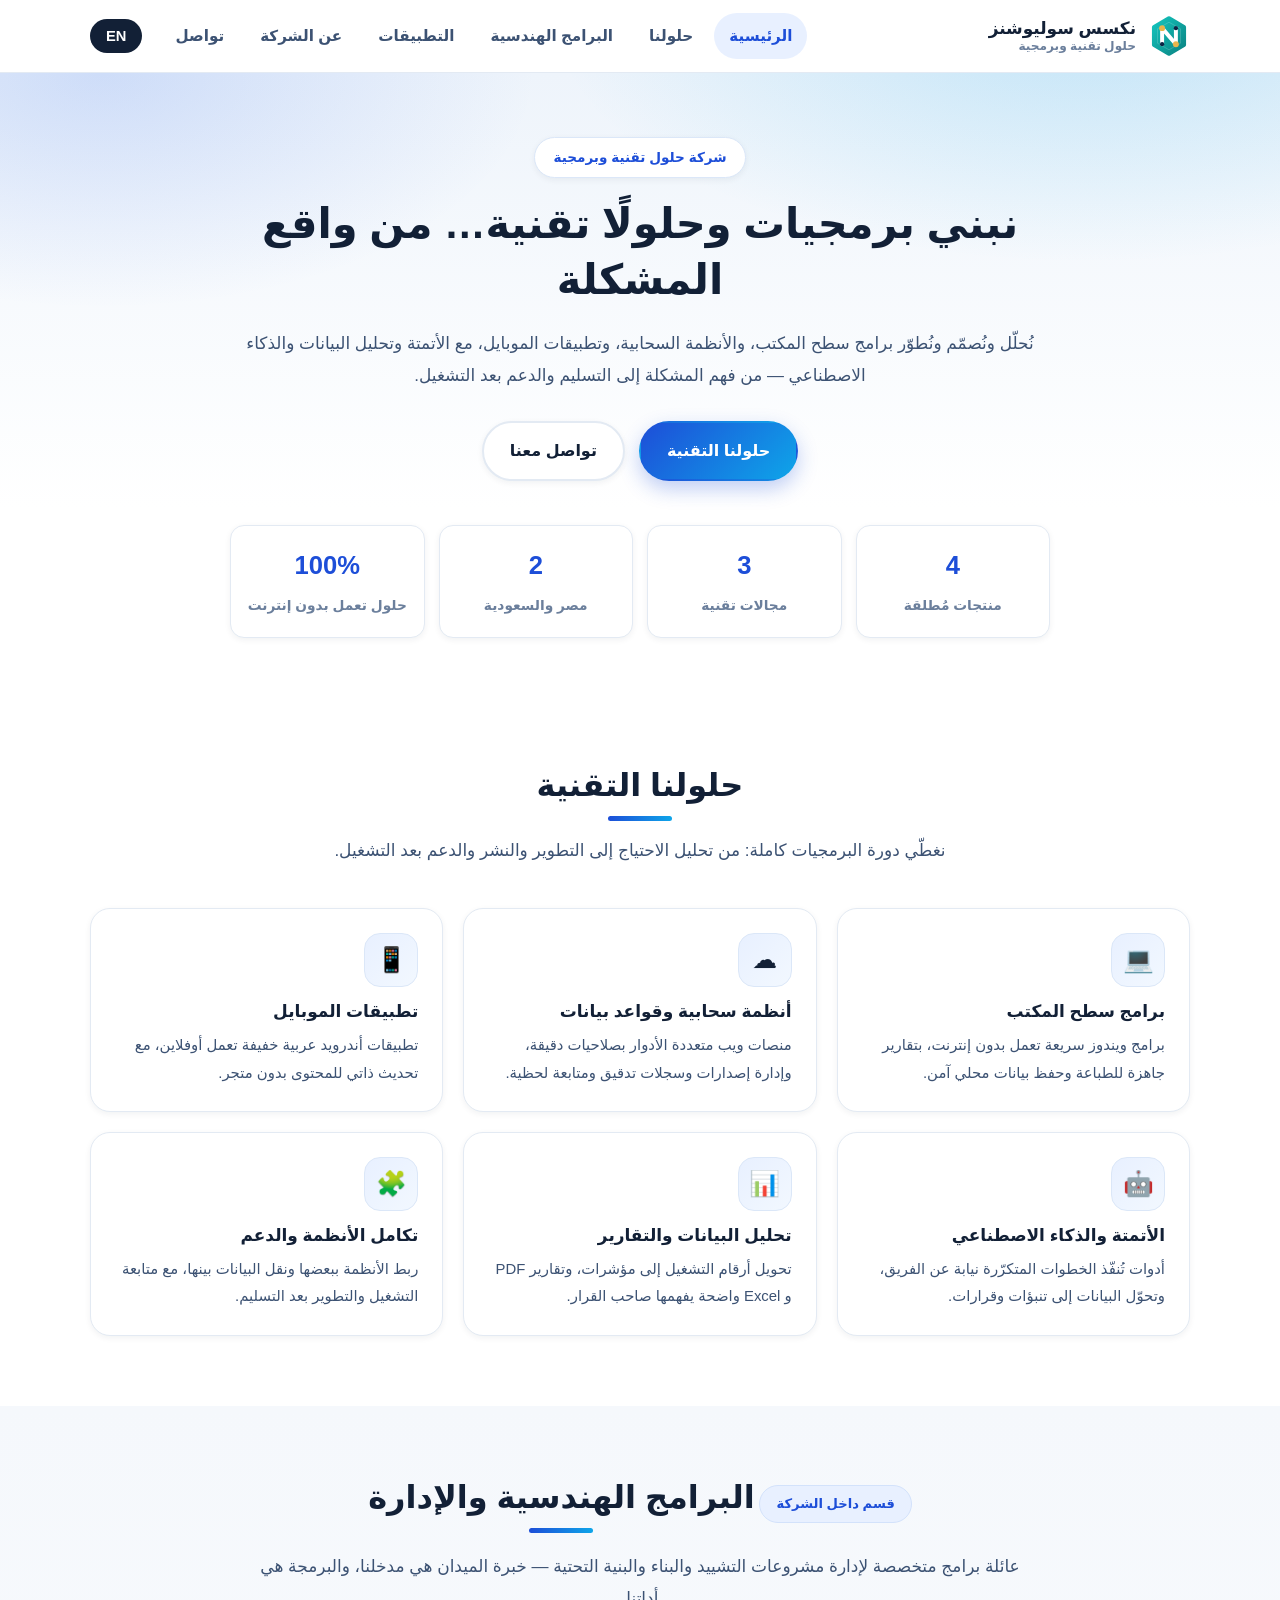
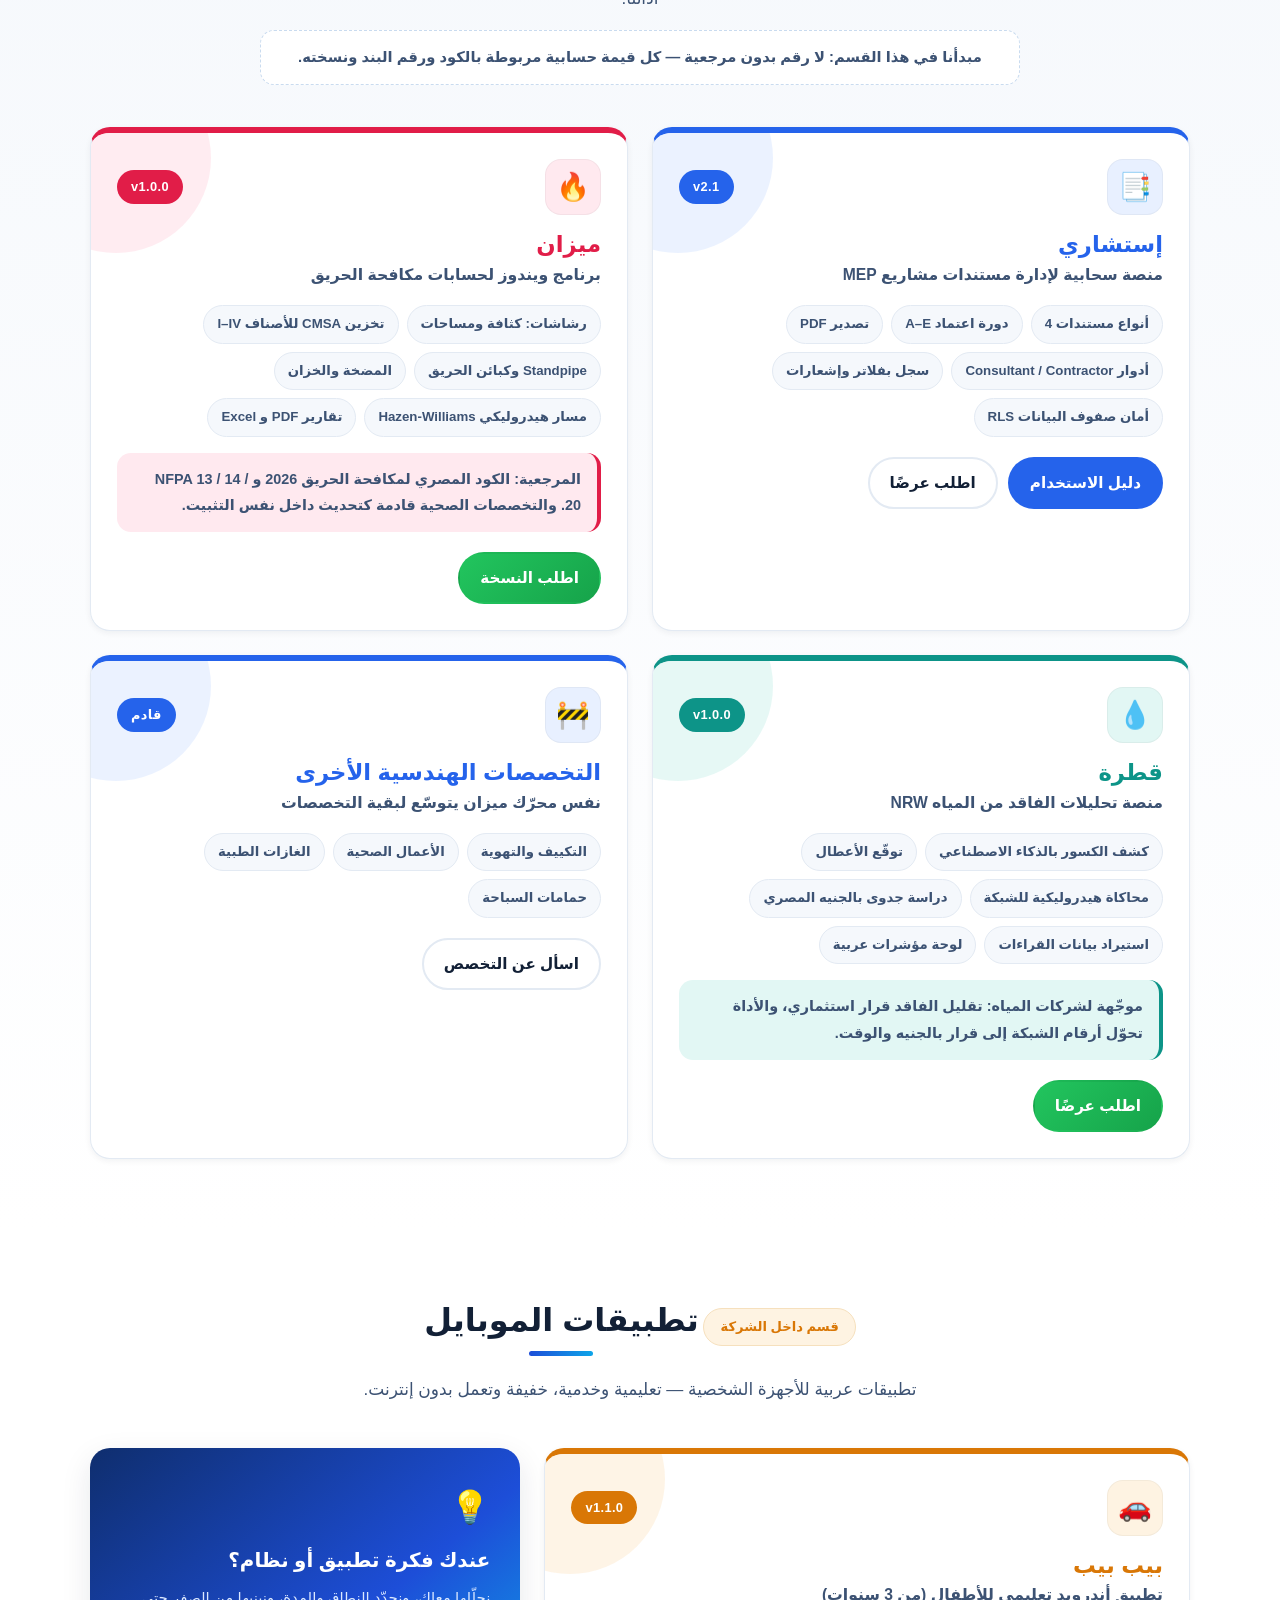
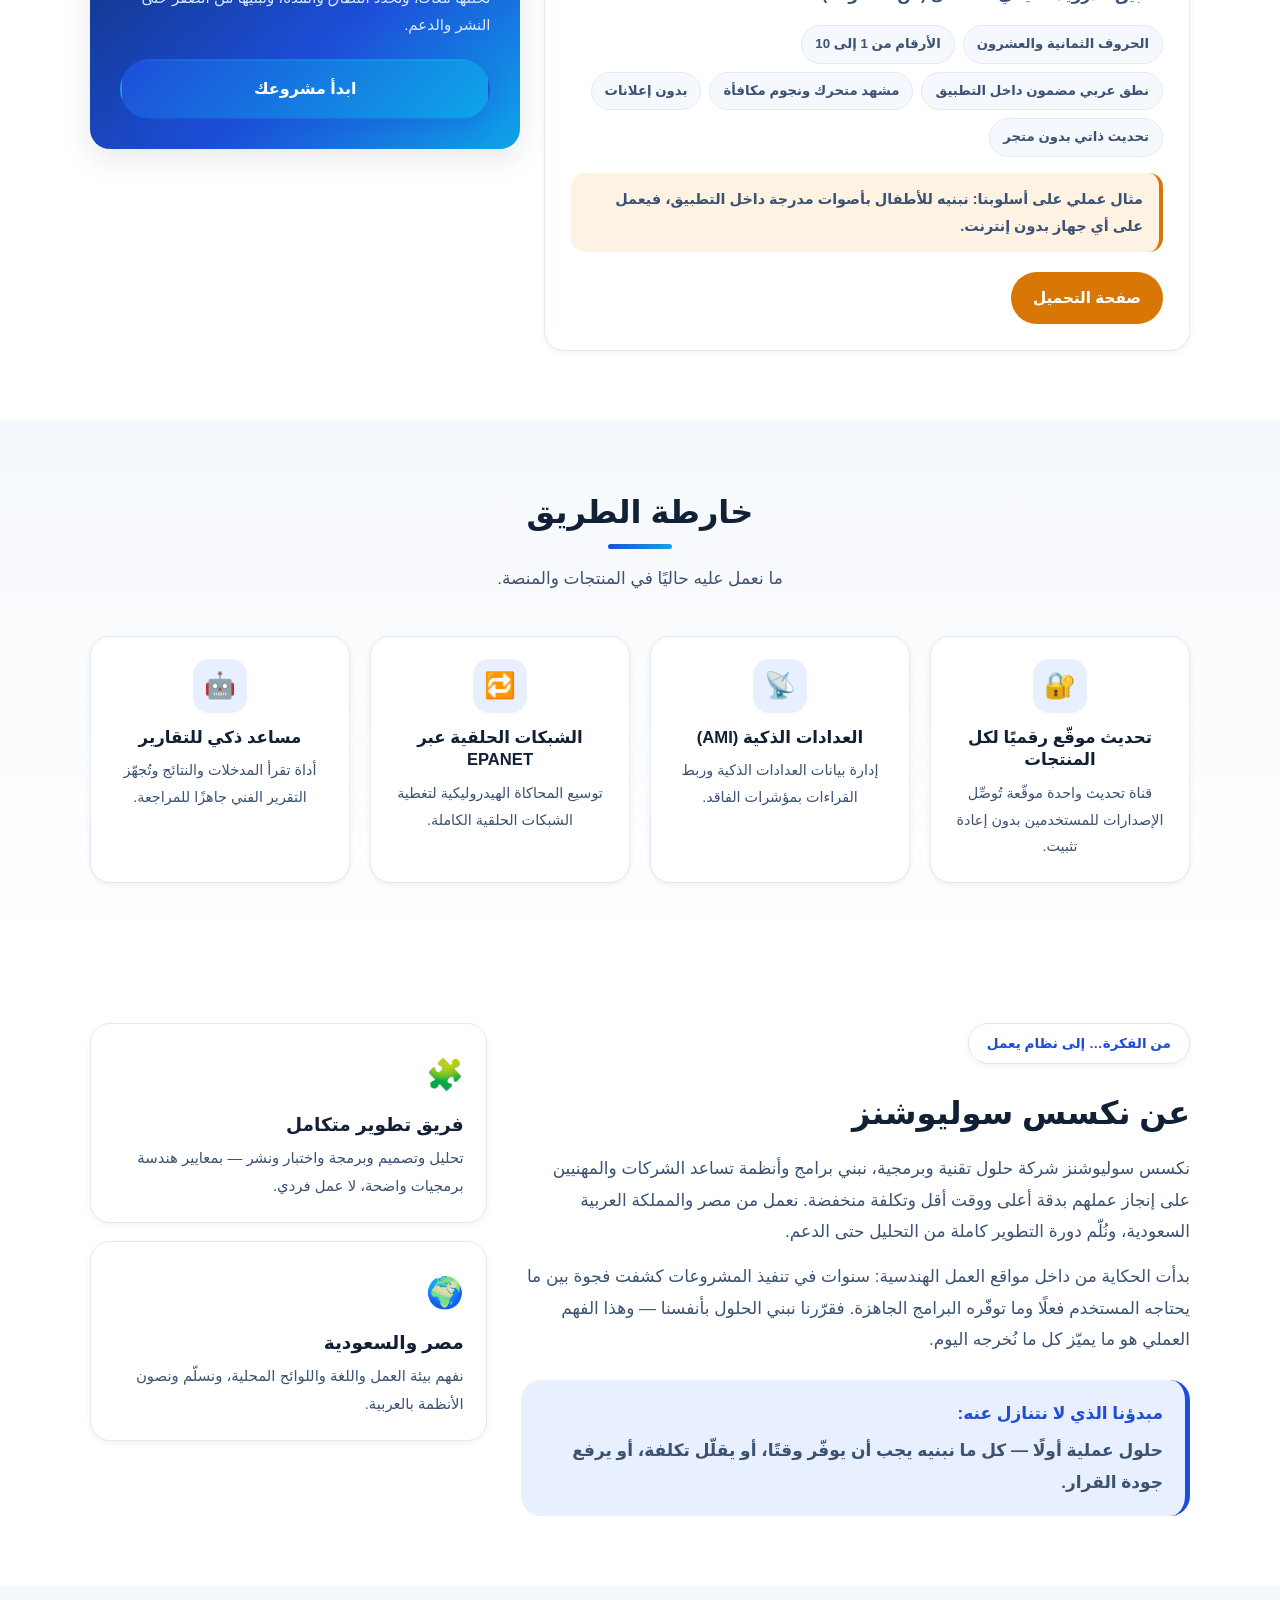
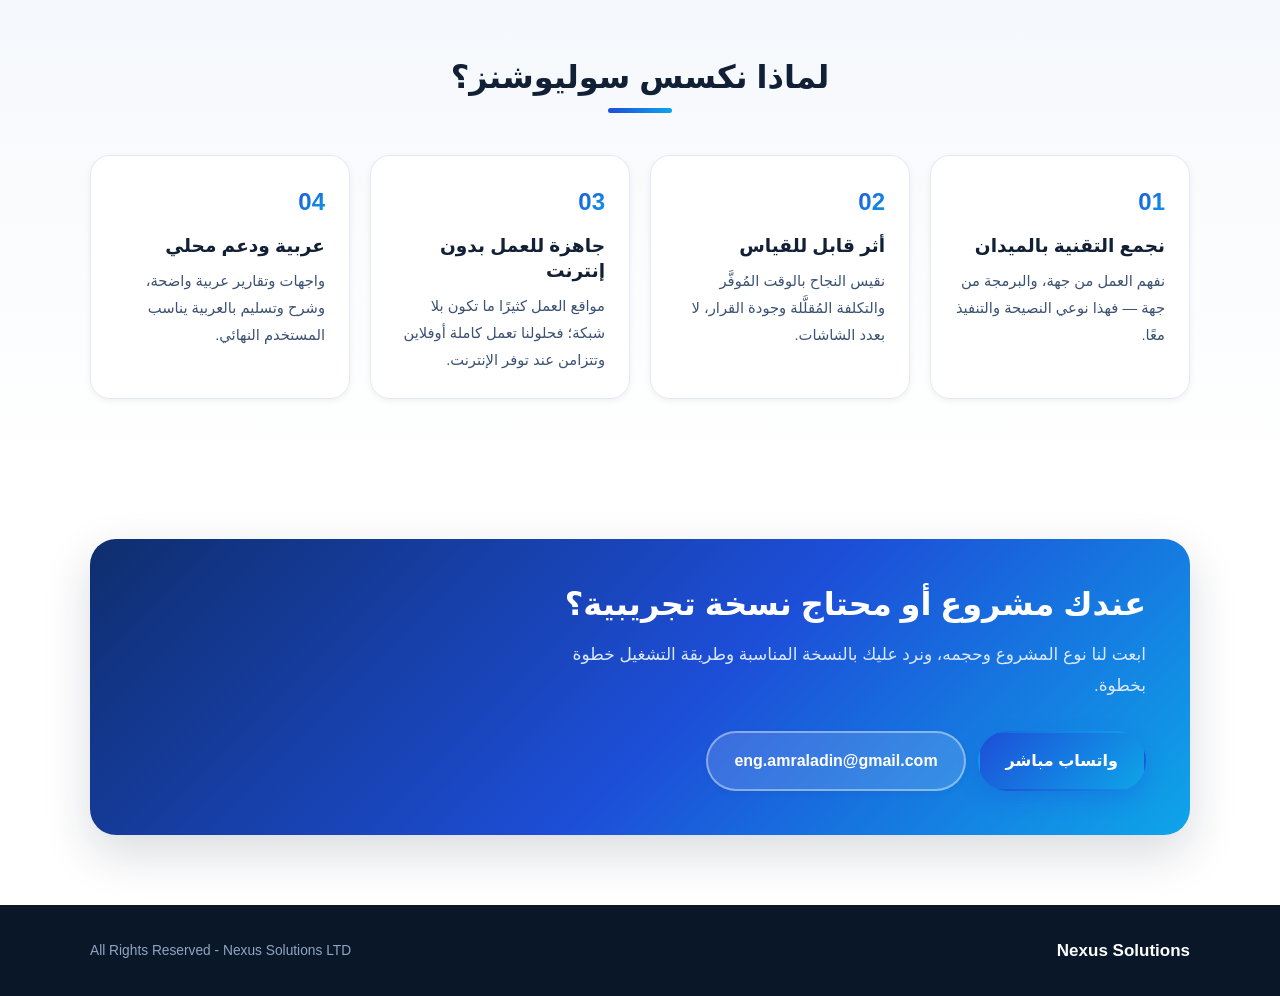
==== index.html @ 42f57584 "Hero: main headline is now 'نبني برمجيات وحلولًا تقنية… من واقع المشكلة'" ====
<!DOCTYPE html>
<html lang="ar" dir="rtl" data-lang="ar">
<head>
<meta charset="UTF-8">
<meta name="viewport" content="width=device-width, initial-scale=1.0">
<title data-ar="نكسس سوليوشنز | شركة حلول تقنية وبرمجية" data-en="Nexus Solutions | Software &amp; Technology Solutions">نكسس سوليوشنز | شركة حلول تقنية وبرمجية</title>
<meta name="description" data-ar="نكسس سوليوشنز شركة حلول تقنية وبرمجية: تطوير برامج سطح المكتب والأنظمة السحابية وتطبيقات الموبايل، مع الأتمتة وتحليل البيانات والذكاء الاصطناعي — ومنها عائلة البرامج الهندسية والإدارة." data-en="Nexus Solutions is a software &amp; technology solutions company: desktop software, cloud systems, mobile apps, automation, data analytics and AI — including our engineering &amp; management software family." content="Nexus Solutions — Software &amp; technology solutions.">
<link rel="icon" href="favicon.svg" type="image/svg+xml">
<link rel="stylesheet" href="css/style.css">
</head>
<body>

<!-- ===================== الهيدر ===================== -->
<header class="site-header" id="top">
  <div class="wrap header-inner">
    <a class="brand" href="#top" aria-label="Nexus Solutions">
      <img src="logo.svg" alt="Nexus Solutions" class="brand-logo">
      <span class="brand-text">
        <strong data-ar="نكسس سوليوشنز" data-en="Nexus Solutions">نكسس سوليوشنز</strong>
        <small data-ar="حلول تقنية وبرمجية" data-en="Software &amp; Technology Solutions">حلول تقنية وبرمجية</small>
      </span>
    </a>

    <nav class="nav" id="nav">
      <a href="#top" data-ar="الرئيسية" data-en="Home">الرئيسية</a>
      <a href="#solutions" data-ar="حلولنا" data-en="Solutions">حلولنا</a>
      <a href="#engineering" data-ar="البرامج الهندسية" data-en="Engineering software">البرامج الهندسية</a>
      <a href="#apps" data-ar="التطبيقات" data-en="Apps">التطبيقات</a>
      <a href="#about" data-ar="عن الشركة" data-en="About">عن الشركة</a>
      <a href="#contact" data-ar="تواصل" data-en="Contact">تواصل</a>
    </nav>

    <div class="header-tools">
      <button class="lang-btn" id="langBtn" type="button" aria-label="Switch language">EN</button>
      <button class="burger" id="burger" type="button" aria-label="القائمة"><span></span><span></span><span></span></button>
    </div>
  </div>
</header>

<!-- ===================== الرئيسية ===================== -->
<section class="hero">
  <div class="wrap hero-inner">
    <span class="eyebrow" data-ar="شركة حلول تقنية وبرمجية" data-en="Software &amp; Technology Solutions Company">شركة حلول تقنية وبرمجية</span>
    <h1 data-ar="نبني برمجيات وحلولًا تقنية… من واقع المشكلة" data-en="We build software and technology solutions… grounded in the real problem">نبني برمجيات وحلولًا تقنية… من واقع المشكلة</h1>
    <p class="hero-sub" data-ar="نُحلّل ونُصمّم ونُطوّر برامج سطح المكتب، والأنظمة السحابية، وتطبيقات الموبايل، مع الأتمتة وتحليل البيانات والذكاء الاصطناعي — من فهم المشكلة إلى التسليم والدعم بعد التشغيل." data-en="We analyse, design and build desktop software, cloud systems and mobile apps, with automation, data analytics and AI — from understanding the problem to delivery and post-launch support.">نُحلّل ونُصمّم ونُطوّر برامج سطح المكتب، والأنظمة السحابية، وتطبيقات الموبايل، مع الأتمتة وتحليل البيانات والذكاء الاصطناعي — من فهم المشكلة إلى التسليم والدعم بعد التشغيل.</p>

    <div class="hero-cta">
      <a class="btn primary" href="#solutions" data-ar="حلولنا التقنية" data-en="Our solutions">حلولنا التقنية</a>
      <a class="btn ghost" href="#contact" data-ar="تواصل معنا" data-en="Talk to us">تواصل معنا</a>
    </div>

    <ul class="stats">
      <li><b>4</b><span data-ar="منتجات مُطلقة" data-en="Released products">منتجات مُطلقة</span></li>
      <li><b>3</b><span data-ar="مجالات تقنية" data-en="Technology areas">مجالات تقنية</span></li>
      <li><b>2</b><span data-ar="مصر والسعودية" data-en="Egypt &amp; Saudi Arabia">مصر والسعودية</span></li>
      <li><b>100%</b><span data-ar="حلول تعمل بدون إنترنت" data-en="Offline-capable">حلول تعمل بدون إنترنت</span></li>
    </ul>
  </div>
</section>

<!-- ===================== حلولنا التقنية ===================== -->
<section class="section" id="solutions">
  <div class="wrap">
    <div class="section-head">
      <h2 data-ar="حلولنا التقنية" data-en="Our technology solutions">حلولنا التقنية</h2>
      <p class="section-sub" data-ar="نغطّي دورة البرمجيات كاملة: من تحليل الاحتياج إلى التطوير والنشر والدعم بعد التشغيل." data-en="We cover the full software cycle: from requirements analysis to development, deployment and post-launch support.">نغطّي دورة البرمجيات كاملة: من تحليل الاحتياج إلى التطوير والنشر والدعم بعد التشغيل.</p>
    </div>

    <div class="sol-grid">
      <article class="sol-card reveal">
        <span class="s-icon">💻</span>
        <h3 data-ar="برامج سطح المكتب" data-en="Desktop software">برامج سطح المكتب</h3>
        <p data-ar="برامج ويندوز سريعة تعمل بدون إنترنت، بتقارير جاهزة للطباعة وحفظ بيانات محلي آمن." data-en="Fast Windows software that runs offline, with print-ready reports and secure local data storage.">برامج ويندوز سريعة تعمل بدون إنترنت، بتقارير جاهزة للطباعة وحفظ بيانات محلي آمن.</p>
      </article>
      <article class="sol-card reveal">
        <span class="s-icon">☁️</span>
        <h3 data-ar="أنظمة سحابية وقواعد بيانات" data-en="Cloud systems &amp; databases">أنظمة سحابية وقواعد بيانات</h3>
        <p data-ar="منصات ويب متعددة الأدوار بصلاحيات دقيقة، وإدارة إصدارات وسجلات تدقيق ومتابعة لحظية." data-en="Multi-role web platforms with fine-grained permissions, versioning, audit logs and live tracking.">منصات ويب متعددة الأدوار بصلاحيات دقيقة، وإدارة إصدارات وسجلات تدقيق ومتابعة لحظية.</p>
      </article>
      <article class="sol-card reveal">
        <span class="s-icon">📱</span>
        <h3 data-ar="تطبيقات الموبايل" data-en="Mobile applications">تطبيقات الموبايل</h3>
        <p data-ar="تطبيقات أندرويد عربية خفيفة تعمل أوفلاين، مع تحديث ذاتي للمحتوى بدون متجر." data-en="Light Arabic Android apps that work offline, with self-updating content and no store needed.">تطبيقات أندرويد عربية خفيفة تعمل أوفلاين، مع تحديث ذاتي للمحتوى بدون متجر.</p>
      </article>
      <article class="sol-card reveal">
        <span class="s-icon">🤖</span>
        <h3 data-ar="الأتمتة والذكاء الاصطناعي" data-en="Automation &amp; AI">الأتمتة والذكاء الاصطناعي</h3>
        <p data-ar="أدوات تُنفّذ الخطوات المتكرّرة نيابة عن الفريق، وتحوّل البيانات إلى تنبؤات وقرارات." data-en="Tools that handle repetitive steps for the team and turn data into predictions and decisions.">أدوات تُنفّذ الخطوات المتكرّرة نيابة عن الفريق، وتحوّل البيانات إلى تنبؤات وقرارات.</p>
      </article>
      <article class="sol-card reveal">
        <span class="s-icon">📊</span>
        <h3 data-ar="تحليل البيانات والتقارير" data-en="Data analytics &amp; reporting">تحليل البيانات والتقارير</h3>
        <p data-ar="تحويل أرقام التشغيل إلى مؤشرات، وتقارير PDF و Excel واضحة يفهمها صاحب القرار." data-en="Turning operational numbers into indicators, plus clear PDF and Excel reports for decision makers.">تحويل أرقام التشغيل إلى مؤشرات، وتقارير PDF و Excel واضحة يفهمها صاحب القرار.</p>
      </article>
      <article class="sol-card reveal">
        <span class="s-icon">🧩</span>
        <h3 data-ar="تكامل الأنظمة والدعم" data-en="Systems integration &amp; support">تكامل الأنظمة والدعم</h3>
        <p data-ar="ربط الأنظمة ببعضها ونقل البيانات بينها، مع متابعة التشغيل والتطوير بعد التسليم." data-en="Connecting systems and moving data between them, with monitoring and improvements after delivery.">ربط الأنظمة ببعضها ونقل البيانات بينها، مع متابعة التشغيل والتطوير بعد التسليم.</p>
      </article>
    </div>
  </div>
</section>

<!-- ===================== البرامج الهندسية والإدارة ===================== -->
<section class="section alt" id="engineering">
  <div class="wrap">
    <div class="section-head">
      <span class="family-tag" data-ar="قسم داخل الشركة" data-en="A division within the company">قسم داخل الشركة</span>
      <h2 data-ar="البرامج الهندسية والإدارة" data-en="Engineering &amp; Management Software">البرامج الهندسية والإدارة</h2>
      <p class="section-sub" data-ar="عائلة برامج متخصصة لإدارة مشروعات التشييد والبناء والبنية التحتية — خبرة الميدان هي مدخلنا، والبرمجة هي أداتنا." data-en="A family of specialised software for construction and infrastructure projects — field experience is our entry point, software is our tool.">عائلة برامج متخصصة لإدارة مشروعات التشييد والبناء والبنية التحتية — خبرة الميدان هي مدخلنا، والبرمجة هي أداتنا.</p>
      <p class="section-note" data-ar="مبدأنا في هذا القسم: لا رقم بدون مرجعية — كل قيمة حسابية مربوطة بالكود ورقم البند ونسخته." data-en="Our principle here: no figure without a reference — every calculated value is tied to the code, the clause number and its edition.">مبدأنا في هذا القسم: لا رقم بدون مرجعية — كل قيمة حسابية مربوطة بالكود ورقم البند ونسخته.</p>
    </div>

    <div class="products-grid">

      <article class="product-card reveal" data-color="esteshari">
        <div class="p-head">
          <span class="p-icon">📑</span>
          <span class="p-badge">v2.1</span>
        </div>
        <h3 data-ar="إستشاري" data-en="Esteshari">إستشاري</h3>
        <p class="p-kind" data-ar="منصة سحابية لإدارة مستندات مشاريع MEP" data-en="Cloud platform for MEP project document control">منصة سحابية لإدارة مستندات مشاريع MEP</p>
        <ul class="p-tags">
          <li data-ar="أنواع مستندات 4" data-en="4 document types">أنواع مستندات 4</li>
          <li data-ar="دورة اعتماد A–E" data-en="A–E approval cycle">دورة اعتماد A–E</li>
          <li data-ar="تصدير PDF" data-en="PDF export">تصدير PDF</li>
          <li data-ar="أدوار Consultant / Contractor" data-en="Consultant / Contractor roles">أدوار Consultant / Contractor</li>
          <li data-ar="سجل بفلاتر وإشعارات" data-en="Filtered log &amp; notifications">سجل بفلاتر وإشعارات</li>
          <li data-ar="أمان صفوف البيانات RLS" data-en="Row-level security (RLS)">أمان صفوف البيانات RLS</li>
        </ul>
        <div class="p-actions">
          <a class="btn small" href="docs/Esteshari-User-Manual.pdf" target="_blank" rel="noopener" data-ar="دليل الاستخدام" data-en="User manual">دليل الاستخدام</a>
          <a class="btn small ghost wa-link" href="#" data-ar="اطلب عرضًا" data-en="Request a demo">اطلب عرضًا</a>
        </div>
      </article>

      <article class="product-card reveal" data-color="mizan">
        <div class="p-head">
          <span class="p-icon">🔥</span>
          <span class="p-badge">v1.0.0</span>
        </div>
        <h3 data-ar="ميزان" data-en="Mizan">ميزان</h3>
        <p class="p-kind" data-ar="برنامج ويندوز لحسابات مكافحة الحريق" data-en="Windows software for fire protection calculations">برنامج ويندوز لحسابات مكافحة الحريق</p>
        <ul class="p-tags">
          <li data-ar="رشاشات: كثافة ومساحات" data-en="Sprinklers: density &amp; areas">رشاشات: كثافة ومساحات</li>
          <li data-ar="تخزين CMSA للأصناف I–IV" data-en="CMSA storage, Classes I–IV">تخزين CMSA للأصناف I–IV</li>
          <li data-ar="Standpipe وكبائن الحريق" data-en="Standpipe &amp; hose cabinets">Standpipe وكبائن الحريق</li>
          <li data-ar="المضخة والخزان" data-en="Fire pump &amp; tank">المضخة والخزان</li>
          <li data-ar="مسار هيدروليكي Hazen-Williams" data-en="Hazen-Williams hydraulic path">مسار هيدروليكي Hazen-Williams</li>
          <li data-ar="تقارير PDF و Excel" data-en="PDF &amp; Excel reports">تقارير PDF و Excel</li>
        </ul>
        <p class="p-note" data-ar="المرجعية: الكود المصري لمكافحة الحريق 2026 و NFPA 13 / 14 / 20. والتخصصات الصحية قادمة كتحديث داخل نفس التثبيت." data-en="References: the Egyptian Fire Code 2026 and NFPA 13 / 14 / 20. Plumbing packages are coming as an update to the same install.">المرجعية: الكود المصري لمكافحة الحريق 2026 و NFPA 13 / 14 / 20. والتخصصات الصحية قادمة كتحديث داخل نفس التثبيت.</p>
        <div class="p-actions">
          <a class="btn small wa-link" href="#" data-ar="اطلب النسخة" data-en="Request a copy">اطلب النسخة</a>
        </div>
      </article>

      <article class="product-card reveal" data-color="qatra">
        <div class="p-head">
          <span class="p-icon">💧</span>
          <span class="p-badge">v1.0.0</span>
        </div>
        <h3 data-ar="قطرة" data-en="QATRA">قطرة</h3>
        <p class="p-kind" data-ar="منصة تحليلات الفاقد من المياه NRW" data-en="Non-Revenue Water (NRW) analytics platform">منصة تحليلات الفاقد من المياه NRW</p>
        <ul class="p-tags">
          <li data-ar="كشف الكسور بالذكاء الاصطناعي" data-en="AI-driven leak detection">كشف الكسور بالذكاء الاصطناعي</li>
          <li data-ar="توقّع الأعطال" data-en="Failure prediction">توقّع الأعطال</li>
          <li data-ar="محاكاة هيدروليكية للشبكة" data-en="Hydraulic network simulation">محاكاة هيدروليكية للشبكة</li>
          <li data-ar="دراسة جدوى بالجنيه المصري" data-en="Payback study in EGP">دراسة جدوى بالجنيه المصري</li>
          <li data-ar="استيراد بيانات القراءات" data-en="Meter reading import">استيراد بيانات القراءات</li>
          <li data-ar="لوحة مؤشرات عربية" data-en="Arabic dashboard">لوحة مؤشرات عربية</li>
        </ul>
        <p class="p-note" data-ar="موجّهة لشركات المياه: تقليل الفاقد قرار استثماري، والأداة تحوّل أرقام الشبكة إلى قرار بالجنيه والوقت." data-en="Built for water utilities: cutting losses is an investment decision, and the tool turns network data into a decision in money and time.">موجّهة لشركات المياه: تقليل الفاقد قرار استثماري، والأداة تحوّل أرقام الشبكة إلى قرار بالجنيه والوقت.</p>
        <div class="p-actions">
          <a class="btn small wa-link" href="#" data-ar="اطلب عرضًا" data-en="Request a demo">اطلب عرضًا</a>
        </div>
      </article>

      <article class="product-card reveal" data-color="esteshari">
        <div class="p-head">
          <span class="p-icon">🚧</span>
          <span class="p-badge" data-ar="قادم" data-en="Coming next">قادم</span>
        </div>
        <h3 data-ar="التخصصات الهندسية الأخرى" data-en="Other engineering packages">التخصصات الهندسية الأخرى</h3>
        <p class="p-kind" data-ar="نفس محرّك ميزان يتوسّع لبقية التخصصات" data-en="The Mizan engine expanding to the rest of the disciplines">نفس محرّك ميزان يتوسّع لبقية التخصصات</p>
        <ul class="p-tags">
          <li data-ar="التكييف والتهوية" data-en="HVAC">التكييف والتهوية</li>
          <li data-ar="الأعمال الصحية" data-en="Plumbing">الأعمال الصحية</li>
          <li data-ar="الغازات الطبية" data-en="Medical gases">الغازات الطبية</li>
          <li data-ar="حمامات السباحة" data-en="Swimming pools">حمامات السباحة</li>
        </ul>
        <div class="p-actions">
          <a class="btn small ghost wa-link" href="#" data-ar="اسأل عن التخصص" data-en="Ask about a discipline">اسأل عن التخصص</a>
        </div>
      </article>

    </div>
  </div>
</section>

<!-- ===================== التطبيقات ===================== -->
<section class="section" id="apps">
  <div class="wrap">
    <div class="section-head">
      <span class="family-tag alt" data-ar="قسم داخل الشركة" data-en="A division within the company">قسم داخل الشركة</span>
      <h2 data-ar="تطبيقات الموبايل" data-en="Mobile apps">تطبيقات الموبايل</h2>
      <p class="section-sub" data-ar="تطبيقات عربية للأجهزة الشخصية — تعليمية وخدمية، خفيفة وتعمل بدون إنترنت." data-en="Arabic apps for personal devices — educational and utility apps, light and offline.">تطبيقات عربية للأجهزة الشخصية — تعليمية وخدمية، خفيفة وتعمل بدون إنترنت.</p>
    </div>

    <div class="apps-grid">
      <article class="product-card reveal" data-color="beeb">
        <div class="p-head">
          <span class="p-icon">🚗</span>
          <span class="p-badge">v1.1.0</span>
        </div>
        <h3 data-ar="بيب بيب" data-en="BeebBeeb">بيب بيب</h3>
        <p class="p-kind" data-ar="تطبيق أندرويد تعليمي للأطفال (من 3 سنوات)" data-en="Android learning app for kids (3+)">تطبيق أندرويد تعليمي للأطفال (من 3 سنوات)</p>
        <ul class="p-tags">
          <li data-ar="الحروف الثمانية والعشرون" data-en="All 28 Arabic letters">الحروف الثمانية والعشرون</li>
          <li data-ar="الأرقام من 1 إلى 10" data-en="Numbers 1 to 10">الأرقام من 1 إلى 10</li>
          <li data-ar="نطق عربي مضمون داخل التطبيق" data-en="Arabic voice bundled inside the app">نطق عربي مضمون داخل التطبيق</li>
          <li data-ar="مشهد متحرك ونجوم مكافأة" data-en="Animated scene &amp; reward stars">مشهد متحرك ونجوم مكافأة</li>
          <li data-ar="بدون إعلانات" data-en="No ads">بدون إعلانات</li>
          <li data-ar="تحديث ذاتي بدون متجر" data-en="Self-updating, no store">تحديث ذاتي بدون متجر</li>
        </ul>
        <p class="p-note" data-ar="مثال عملي على أسلوبنا: نبنيه للأطفال بأصوات مدرجة داخل التطبيق، فيعمل على أي جهاز بدون إنترنت." data-en="A practical example of how we build: voices are bundled inside the app, so it works on any device with no internet.">مثال عملي على أسلوبنا: نبنيه للأطفال بأصوات مدرجة داخل التطبيق، فيعمل على أي جهاز بدون إنترنت.</p>
        <div class="p-actions">
          <a class="btn small" href="apps/beebeeb/" data-ar="صفحة التحميل" data-en="Download page">صفحة التحميل</a>
        </div>
      </article>

      <aside class="cta-card reveal">
        <span class="c-icon">💡</span>
        <h3 data-ar="عندك فكرة تطبيق أو نظام؟" data-en="Have an app or system idea?">عندك فكرة تطبيق أو نظام؟</h3>
        <p data-ar="نحلّلها معاك، ونحدّد النطاق والمدة، ونبنيها من الصفر حتى النشر والدعم." data-en="We analyse it with you, define the scope and timeline, then build it from scratch through launch and support.">نحلّلها معاك، ونحدّد النطاق والمدة، ونبنيها من الصفر حتى النشر والدعم.</p>
        <a class="btn primary wa-link" href="#" data-ar="ابدأ مشروعك" data-en="Start your project">ابدأ مشروعك</a>
      </aside>
    </div>
  </div>
</section>

<!-- ===================== خارطة الطريق ===================== -->
<section class="section alt" id="roadmap">
  <div class="wrap">
    <div class="section-head">
      <h2 data-ar="خارطة الطريق" data-en="Roadmap">خارطة الطريق</h2>
      <p class="section-sub" data-ar="ما نعمل عليه حاليًا في المنتجات والمنصة." data-en="What we are currently working on across our products and platform.">ما نعمل عليه حاليًا في المنتجات والمنصة.</p>
    </div>
    <div class="roadmap-grid">
      <div class="road-card reveal">
        <span class="r-icon">🔐</span>
        <h3 data-ar="تحديث موقّع رقميًا لكل المنتجات" data-en="Signed auto-update for all products">تحديث موقّع رقميًا لكل المنتجات</h3>
        <p data-ar="قناة تحديث واحدة موقّعة تُوصِّل الإصدارات للمستخدمين بدون إعادة تثبيت." data-en="One signed update channel delivering releases to users without reinstalling.">قناة تحديث واحدة موقّعة تُوصِّل الإصدارات للمستخدمين بدون إعادة تثبيت.</p>
      </div>
      <div class="road-card reveal">
        <span class="r-icon">📡</span>
        <h3 data-ar="العدادات الذكية (AMI)" data-en="Smart metering (AMI)">العدادات الذكية (AMI)</h3>
        <p data-ar="إدارة بيانات العدادات الذكية وربط القراءات بمؤشرات الفاقد." data-en="Managing smart meter data and linking readings to loss indicators.">إدارة بيانات العدادات الذكية وربط القراءات بمؤشرات الفاقد.</p>
      </div>
      <div class="road-card reveal">
        <span class="r-icon">🔁</span>
        <h3 data-ar="الشبكات الحلقية عبر EPANET" data-en="Looped networks via EPANET">الشبكات الحلقية عبر EPANET</h3>
        <p data-ar="توسيع المحاكاة الهيدروليكية لتغطية الشبكات الحلقية الكاملة." data-en="Extending hydraulic simulation to full looped networks.">توسيع المحاكاة الهيدروليكية لتغطية الشبكات الحلقية الكاملة.</p>
      </div>
      <div class="road-card reveal">
        <span class="r-icon">🤖</span>
        <h3 data-ar="مساعد ذكي للتقارير" data-en="AI report assistant">مساعد ذكي للتقارير</h3>
        <p data-ar="أداة تقرأ المدخلات والنتائج وتُجهّز التقرير الفني جاهزًا للمراجعة." data-en="A tool that reads inputs and results and prepares a technical report ready for review.">أداة تقرأ المدخلات والنتائج وتُجهّز التقرير الفني جاهزًا للمراجعة.</p>
      </div>
    </div>
  </div>
</section>

<!-- ===================== عن الشركة ===================== -->
<section class="section" id="about">
  <div class="wrap about-grid">
    <div class="about-text">
      <span class="eyebrow" data-ar="من الفكرة… إلى نظام يعمل" data-en="From an idea… to a working system">من الفكرة… إلى نظام يعمل</span>
      <h2 data-ar="عن نكسس سوليوشنز" data-en="About Nexus Solutions">عن نكسس سوليوشنز</h2>
      <p data-ar="نكسس سوليوشنز شركة حلول تقنية وبرمجية، نبني برامج وأنظمة تساعد الشركات والمهنيين على إنجاز عملهم بدقة أعلى ووقت أقل وتكلفة منخفضة. نعمل من مصر والمملكة العربية السعودية، ونُلّم دورة التطوير كاملة من التحليل حتى الدعم." data-en="Nexus Solutions is a software and technology solutions company. We build systems that help companies and professionals work more accurately, in less time and at lower cost. We operate from Egypt and Saudi Arabia and handle the full development cycle, from analysis to support.">نكسس سوليوشنز شركة حلول تقنية وبرمجية، نبني برامج وأنظمة تساعد الشركات والمهنيين على إنجاز عملهم بدقة أعلى ووقت أقل وتكلفة منخفضة. نعمل من مصر والمملكة العربية السعودية، ونُلّم دورة التطوير كاملة من التحليل حتى الدعم.</p>
      <p data-ar="بدأت الحكاية من داخل مواقع العمل الهندسية: سنوات في تنفيذ المشروعات كشفت فجوة بين ما يحتاجه المستخدم فعلًا وما توفّره البرامج الجاهزة. فقرّرنا نبني الحلول بأنفسنا — وهذا الفهم العملي هو ما يميّز كل ما نُخرجه اليوم." data-en="The story began inside engineering sites: years of project execution revealed a gap between what users actually need and what off-the-shelf software offers. So we decided to build the solutions ourselves — and that practical understanding is what sets our work apart today.">بدأت الحكاية من داخل مواقع العمل الهندسية: سنوات في تنفيذ المشروعات كشفت فجوة بين ما يحتاجه المستخدم فعلًا وما توفّره البرامج الجاهزة. فقرّرنا نبني الحلول بأنفسنا — وهذا الفهم العملي هو ما يميّز كل ما نُخرجه اليوم.</p>
      <div class="principle">
        <strong data-ar="مبدؤنا الذي لا نتنازل عنه:" data-en="Our non-negotiable principle:">مبدؤنا الذي لا نتنازل عنه:</strong>
        <span data-ar="حلول عملية أولًا — كل ما نبنيه يجب أن يوفّر وقتًا، أو يقلّل تكلفة، أو يرفع جودة القرار." data-en="Practical solutions first — everything we build must save time, cut cost, or improve the quality of a decision.">حلول عملية أولًا — كل ما نبنيه يجب أن يوفّر وقتًا، أو يقلّل تكلفة، أو يرفع جودة القرار.</span>
      </div>
    </div>
    <aside class="about-cards">
      <div class="info-card">
        <span class="i-icon">🧩</span>
        <h3 data-ar="فريق تطوير متكامل" data-en="A complete development team">فريق تطوير متكامل</h3>
        <p data-ar="تحليل وتصميم وبرمجة واختبار ونشر — بمعايير هندسة برمجيات واضحة، لا عمل فردي." data-en="Analysis, design, coding, testing and deployment — to clear software engineering standards.">تحليل وتصميم وبرمجة واختبار ونشر — بمعايير هندسة برمجيات واضحة، لا عمل فردي.</p>
      </div>
      <div class="info-card">
        <span class="i-icon">🌍</span>
        <h3 data-ar="مصر والسعودية" data-en="Egypt &amp; Saudi Arabia">مصر والسعودية</h3>
        <p data-ar="نفهم بيئة العمل واللغة واللوائح المحلية، ونسلّم ونصون الأنظمة بالعربية." data-en="We understand the local working environment, language and regulations, and we deliver in Arabic.">نفهم بيئة العمل واللغة واللوائح المحلية، ونسلّم ونصون الأنظمة بالعربية.</p>
      </div>
    </aside>
  </div>
</section>

<!-- ===================== لماذا نحن ===================== -->
<section class="section alt" id="why">
  <div class="wrap">
    <div class="section-head">
      <h2 data-ar="لماذا نكسس سوليوشنز؟" data-en="Why Nexus Solutions?">لماذا نكسس سوليوشنز؟</h2>
    </div>
    <div class="why-grid">
      <div class="why-card reveal">
        <span class="w-num">01</span>
        <h3 data-ar="نجمع التقنية بالميدان" data-en="Technology meets the field">نجمع التقنية بالميدان</h3>
        <p data-ar="نفهم العمل من جهة، والبرمجة من جهة — فهذا نوعي النصيحة والتنفيذ معًا." data-en="We understand the work and the code — so you get advice and delivery from the same team.">نفهم العمل من جهة، والبرمجة من جهة — فهذا نوعي النصيحة والتنفيذ معًا.</p>
      </div>
      <div class="why-card reveal">
        <span class="w-num">02</span>
        <h3 data-ar="أثر قابل للقياس" data-en="Measurable impact">أثر قابل للقياس</h3>
        <p data-ar="نقيس النجاح بالوقت المُوفَّر والتكلفة المُقلَّلة وجودة القرار، لا بعدد الشاشات." data-en="We measure success in time saved, cost reduced and better decisions — not in screen count.">نقيس النجاح بالوقت المُوفَّر والتكلفة المُقلَّلة وجودة القرار، لا بعدد الشاشات.</p>
      </div>
      <div class="why-card reveal">
        <span class="w-num">03</span>
        <h3 data-ar="جاهزة للعمل بدون إنترنت" data-en="Built to work offline">جاهزة للعمل بدون إنترنت</h3>
        <p data-ar="مواقع العمل كثيرًا ما تكون بلا شبكة؛ فحلولنا تعمل كاملة أوفلاين وتتزامن عند توفر الإنترنت." data-en="Sites often have no network; our solutions work fully offline and sync when connectivity returns.">مواقع العمل كثيرًا ما تكون بلا شبكة؛ فحلولنا تعمل كاملة أوفلاين وتتزامن عند توفر الإنترنت.</p>
      </div>
      <div class="why-card reveal">
        <span class="w-num">04</span>
        <h3 data-ar="عربية ودعم محلي" data-en="Arabic &amp; local support">عربية ودعم محلي</h3>
        <p data-ar="واجهات وتقارير عربية واضحة، وشرح وتسليم بالعربية يناسب المستخدم النهائي." data-en="Clear Arabic interfaces and reports, with onboarding and handover in Arabic.">واجهات وتقارير عربية واضحة، وشرح وتسليم بالعربية يناسب المستخدم النهائي.</p>
      </div>
    </div>
  </div>
</section>

<!-- ===================== تواصل ===================== -->
<section class="section" id="contact">
  <div class="wrap">
    <div class="contact-card">
      <div class="contact-text">
        <h2 data-ar="عندك مشروع أو محتاج نسخة تجريبية؟" data-en="Have a project or need a trial copy?">عندك مشروع أو محتاج نسخة تجريبية؟</h2>
        <p data-ar="ابعت لنا نوع المشروع وحجمه، ونرد عليك بالنسخة المناسبة وطريقة التشغيل خطوة بخطوة." data-en="Tell us the project type and scale, and we will reply with the right version and step-by-step setup.">ابعت لنا نوع المشروع وحجمه، ونرد عليك بالنسخة المناسبة وطريقة التشغيل خطوة بخطوة.</p>
      </div>
      <div class="contact-actions">
        <a class="btn primary wa-link" href="#" data-ar="واتساب مباشر" data-en="WhatsApp us">واتساب مباشر</a>
        <a class="btn ghost" href="mailto:eng.amraladin@gmail.com">eng.amraladin@gmail.com</a>
      </div>
    </div>
  </div>
</section>

<!-- ===================== الفوتر ===================== -->
<footer class="site-footer">
  <div class="wrap footer-inner">
    <span class="footer-brand">Nexus Solutions</span>
    <span class="footer-copy">All Rights Reserved - Nexus Solutions LTD</span>
  </div>
</footer>

<a class="to-top" id="toTop" href="#top" aria-hidden="true">↑</a>

<script src="js/main.js"></script>
</body>
</html>
---- css/style.css ----
/* =========================================================
   نكسس سوليوشنز — أنماط الموقع
   تصميم فاتح ملوّن • عربي أولًا (RTL) مع تبديل إنجليزي (LTR)
   ملاحظة: الاعتماد على الخصائص المنطقية (inline) ليعمل الاتجاهان
   ========================================================= */

:root{
  --ink:#122036;
  --ink-soft:#3c5273;
  --muted:#6b7f9c;
  --line:#e3eaf3;
  --bg:#ffffff;
  --bg-soft:#f5f8fc;
  --bg-tint:#eef4fb;

  --brand:#1d4ed8;
  --brand-2:#0ea5e9;
  --brand-soft:#e8f0ff;

  --esteshari:#2563eb;
  --esteshari-soft:#e8f0ff;
  --mizan:#e11d48;
  --mizan-soft:#ffe9ef;
  --qatra:#0d9488;
  --qatra-soft:#e2f7f4;
  --beeb:#d97706;
  --beeb-soft:#fef3e2;

  --wa:#16a34a;
  --radius:20px;
  --radius-sm:14px;
  --shadow-sm:0 2px 6px rgba(18,32,54,.06);
  --shadow:0 10px 30px rgba(18,32,54,.10);
  --shadow-lg:0 18px 48px rgba(18,32,54,.16);
  --wrap:1140px;
}

*{margin:0;padding:0;box-sizing:border-box}
html{scroll-behavior:smooth;-webkit-text-size-adjust:100%}
body{
  font-family:"Segoe UI","Noto Kufi Arabic",Tahoma,Arial,system-ui,sans-serif;
  color:var(--ink); background:var(--bg); line-height:1.85;
  font-size:17px; overflow-x:hidden;
}
img{max-width:100%;display:block}
a{color:inherit;text-decoration:none}
ul{list-style:none}
h1,h2,h3{line-height:1.35;font-weight:800}
h1{font-size:clamp(1.65rem,3.4vw,2.6rem)}
h2{font-size:clamp(1.4rem,2.6vw,2rem)}
h3{font-size:1.16rem}
p{color:var(--ink-soft)}

.wrap{max-width:var(--wrap);margin-inline:auto;padding-inline:20px}

/* ---------- أزرار ---------- */
.btn{
  display:inline-flex;align-items:center;justify-content:center;gap:8px;
  padding:13px 26px;border-radius:999px;font-weight:800;font-size:1rem;
  border:2px solid transparent;cursor:pointer;transition:.18s transform,.18s box-shadow,.18s background;
  text-align:center;
}
.btn.primary{background:linear-gradient(135deg,var(--brand),var(--brand-2));color:#fff;box-shadow:0 8px 20px rgba(29,78,216,.28)}
.btn.ghost{background:#fff;border-color:var(--line);color:var(--ink);box-shadow:var(--shadow-sm)}
.btn.small{padding:10px 20px;font-size:.95rem}
.btn:hover{transform:translateY(-2px)}
.btn.primary:hover{box-shadow:0 12px 26px rgba(29,78,216,.34)}
.btn.ghost:hover{border-color:#c9d9ee}

/* كل روابط واتساب تأخذ اللون الأخضر */
.wa-link{background:linear-gradient(135deg,#22c55e,var(--wa));color:#fff;box-shadow:0 8px 20px rgba(22,163,74,.26)}

/* =========================================================
   الهيدر
   ========================================================= */
.site-header{
  position:sticky;top:0;z-index:50;
  background:rgba(255,255,255,.88);
  backdrop-filter:blur(12px);
  border-bottom:1px solid var(--line);
}
.header-inner{display:flex;align-items:center;gap:18px;min-height:72px}
.brand{display:flex;align-items:center;gap:12px;flex:none}
.brand-logo{width:42px;height:42px}
.brand-text{display:flex;flex-direction:column;line-height:1.25}
.brand-text strong{font-size:1.06rem;font-weight:900}
.brand-text small{font-size:.76rem;color:var(--muted);font-weight:700}

.nav{display:flex;gap:6px;margin-inline-start:auto;flex-wrap:wrap}
.nav a{
  padding:9px 15px;border-radius:999px;font-weight:700;font-size:.95rem;
  color:var(--ink-soft);transition:.16s;
}
.nav a:hover{background:var(--bg-tint);color:var(--brand)}
.nav a.active{background:var(--brand-soft);color:var(--brand)}

.header-tools{display:flex;align-items:center;gap:10px;flex:none}
.lang-btn{
  padding:9px 16px;border-radius:999px;font-weight:900;font-size:.92rem;
  background:var(--ink);color:#fff;border:none;cursor:pointer;transition:.16s;
}
.lang-btn:hover{background:var(--brand)}
.burger{display:none;width:44px;height:44px;border-radius:12px;background:var(--bg-tint);border:none;cursor:pointer;padding:11px}
.burger span{display:block;height:2.5px;background:var(--ink);border-radius:2px;margin:4px 0}

/* =========================================================
   الرئيسية
   ========================================================= */
.hero{
  position:relative;overflow:hidden;
  background:
    radial-gradient(900px 420px at 85% -10%,rgba(14,165,233,.20),transparent 60%),
    radial-gradient(700px 380px at 8% 0%,rgba(37,99,235,.16),transparent 62%),
    linear-gradient(180deg,var(--bg-tint),#fff 70%);
  padding:64px 0 56px;
}
.hero-inner{position:relative;z-index:2;text-align:center}
.eyebrow{
  display:inline-block;background:#fff;color:var(--brand);font-weight:800;font-size:.85rem;
  padding:7px 18px;border-radius:999px;box-shadow:var(--shadow-sm);margin-bottom:18px;
  border:1px solid #dbe7f8;
}
.hero h1{max-width:900px;margin-inline:auto}
.hero-sub{max-width:820px;margin:20px auto 0;font-size:1.06rem}
.hero-cta{display:flex;gap:14px;justify-content:center;flex-wrap:wrap;margin-top:30px}

.stats{
  display:grid;grid-template-columns:repeat(4,1fr);gap:14px;
  max-width:820px;margin:44px auto 0;
}
.stats li{
  background:#fff;border:1px solid var(--line);border-radius:var(--radius-sm);
  padding:16px 10px;box-shadow:var(--shadow-sm);
}
.stats b{display:block;font-size:1.6rem;font-weight:900;color:var(--brand)}
.stats span{font-size:.86rem;color:var(--muted);font-weight:700}

/* =========================================================
   الأقسام
   ========================================================= */
.section{padding:70px 0}
.section.alt{background:linear-gradient(180deg,var(--bg-soft),#fff)}
.section-head{text-align:center;max-width:760px;margin:0 auto 42px}
.section-head h2{position:relative;display:inline-block;padding-bottom:14px}
.section-head h2::after{
  content:"";position:absolute;bottom:0;inset-inline-start:50%;transform:translateX(50%);
  width:64px;height:5px;border-radius:99px;
  background:linear-gradient(90deg,var(--brand),var(--brand-2));
}
.section-sub{margin-top:14px}

/* ---------- المنتجات ---------- */
.products-grid{display:grid;grid-template-columns:repeat(2,1fr);gap:24px}

.product-card{
  position:relative;background:#fff;border-radius:var(--radius);
  border:1px solid var(--line);padding:26px;box-shadow:var(--shadow-sm);
  overflow:hidden;transition:.2s transform,.2s box-shadow;
  border-top:6px solid var(--accent,#2563eb);
}
.product-card:hover{transform:translateY(-4px);box-shadow:var(--shadow-lg)}
.product-card::before{
  content:"";position:absolute;top:-70px;inset-inline-end:-70px;width:190px;height:190px;border-radius:50%;
  background:var(--accent-soft,#e8f0ff);opacity:.85;z-index:0;
}
.product-card>*{position:relative;z-index:1}

.product-card[data-color="esteshari"]{--accent:var(--esteshari);--accent-soft:var(--esteshari-soft)}
.product-card[data-color="mizan"]{--accent:var(--mizan);--accent-soft:var(--mizan-soft)}
.product-card[data-color="qatra"]{--accent:var(--qatra);--accent-soft:var(--qatra-soft)}
.product-card[data-color="beeb"]{--accent:var(--beeb);--accent-soft:var(--beeb-soft)}

.p-head{display:flex;align-items:center;justify-content:space-between;margin-bottom:14px}
.p-icon{
  width:56px;height:56px;border-radius:16px;display:grid;place-items:center;font-size:1.7rem;
  background:var(--accent-soft);border:1px solid rgba(0,0,0,.04);
}
.p-badge{
  background:var(--accent);color:#fff;font-weight:900;font-size:.8rem;
  padding:5px 14px;border-radius:999px;letter-spacing:.4px;
}
.product-card h3{color:var(--accent);font-size:1.42rem}
.p-kind{font-weight:700;color:var(--ink-soft);margin-bottom:16px;font-size:.98rem}
.p-tags{display:flex;flex-wrap:wrap;gap:8px}
.p-tags li{
  background:var(--bg-soft);border:1px solid var(--line);color:var(--ink-soft);
  font-size:.83rem;font-weight:700;padding:6px 13px;border-radius:999px;
}
.p-note{
  margin-top:16px;background:var(--accent-soft);border-radius:var(--radius-sm);
  padding:13px 16px;font-size:.9rem;color:var(--ink-soft);font-weight:600;
  border-inline-start:4px solid var(--accent);
}
.p-actions{display:flex;gap:10px;flex-wrap:wrap;margin-top:20px}
.product-card .btn.small{box-shadow:none}
.product-card .btn.small:not(.wa-link){background:var(--accent);color:#fff}

/* ---------- حلولنا التقنية ---------- */
.sol-grid{display:grid;grid-template-columns:repeat(3,1fr);gap:20px}
.sol-card{
  background:#fff;border:1px solid var(--line);border-radius:var(--radius);
  padding:24px;box-shadow:var(--shadow-sm);transition:.2s transform,.2s box-shadow;
}
.sol-card:hover{transform:translateY(-4px);box-shadow:var(--shadow-lg)}
.s-icon{
  display:grid;place-items:center;width:54px;height:54px;margin-bottom:14px;
  border-radius:16px;font-size:1.55rem;
  background:linear-gradient(135deg,var(--brand-soft),#f2f8ff);
  border:1px solid #dbe7f8;
}
.sol-card h3{font-size:1.06rem;margin-bottom:8px}
.sol-card p{font-size:.93rem}

/* ---------- وسم القسم داخل الشركة ---------- */
.family-tag{
  display:inline-block;font-weight:900;font-size:.82rem;
  color:var(--brand);background:var(--brand-soft);
  border:1px solid #d3e2fb;border-radius:999px;padding:6px 16px;margin-bottom:14px;
}
.family-tag.alt{color:var(--beeb);background:var(--beeb-soft);border-color:#f6e0bd}
.section-note{
  margin-top:16px;background:#fff;border:1px dashed #c9dbef;border-radius:var(--radius-sm);
  padding:13px 18px;font-size:.92rem;font-weight:700;color:var(--ink-soft);
}

/* ---------- قسم التطبيقات ---------- */
.apps-grid{display:grid;grid-template-columns:1.35fr .9fr;gap:24px;align-items:start}
.cta-card{
  background:linear-gradient(140deg,#0f2e6e,#1d4ed8 60%,#0ea5e9);
  color:#fff;border-radius:var(--radius);padding:30px;box-shadow:var(--shadow);
}
.cta-card .c-icon{font-size:2rem}
.cta-card h3{color:#fff;margin:10px 0 10px;font-size:1.24rem}
.cta-card p{color:#dbe8ff;font-size:.94rem;margin-bottom:20px}
.cta-card .btn{width:100%}

/* ---------- قيد التطوير ---------- */
.roadmap-grid{display:grid;grid-template-columns:repeat(4,1fr);gap:20px}
.road-card{
  background:#fff;border:1px solid var(--line);border-radius:var(--radius);
  padding:22px;text-align:center;box-shadow:var(--shadow-sm);transition:.2s transform;
}
.road-card:hover{transform:translateY(-4px)}
.r-icon{
  display:grid;place-items:center;width:54px;height:54px;margin:0 auto 14px;
  border-radius:16px;background:var(--brand-soft);font-size:1.6rem;
}
.road-card h3{font-size:1.04rem;margin-bottom:8px}
.road-card p{font-size:.9rem}

/* ---------- عن الشركة ---------- */
.about-grid{display:grid;grid-template-columns:1.35fr .8fr;gap:34px;align-items:start}
.about-text h2{margin:10px 0 18px}
.about-text p+p{margin-top:14px}
.principle{
  margin-top:24px;background:var(--brand-soft);border-radius:var(--radius);
  padding:18px 22px;border-inline-start:5px solid var(--brand);
}
.principle strong{display:block;color:var(--brand);margin-bottom:6px}
.principle span{color:var(--ink-soft);font-weight:600}

.about-cards{display:flex;flex-direction:column;gap:18px}
.info-card{
  background:#fff;border:1px solid var(--line);border-radius:var(--radius);
  padding:22px;box-shadow:var(--shadow-sm);
}
.i-icon{font-size:1.9rem}
.info-card h3{margin:10px 0 8px}
.info-card p{font-size:.93rem}

/* ---------- لماذا نحن ---------- */
.why-grid{display:grid;grid-template-columns:repeat(4,1fr);gap:20px}
.why-card{
  background:#fff;border:1px solid var(--line);border-radius:var(--radius);
  padding:24px;box-shadow:var(--shadow-sm);transition:.2s transform;
}
.why-card:hover{transform:translateY(-4px)}
.w-num{
  display:inline-block;font-weight:900;font-size:1.5rem;color:transparent;
  background:linear-gradient(135deg,var(--brand),var(--brand-2));
  -webkit-background-clip:text;background-clip:text;
}
.why-card h3{margin:8px 0 10px}
.why-card p{font-size:.92rem}

/* ---------- تواصل ---------- */
.contact-card{
  display:flex;align-items:center;justify-content:space-between;gap:30px;flex-wrap:wrap;
  background:linear-gradient(135deg,#0f2e6e,#1d4ed8 55%,#0ea5e9);
  border-radius:26px;padding:44px;color:#fff;box-shadow:var(--shadow-lg);
}
.contact-text h2{color:#fff}
.contact-text p{color:#dbe8ff;margin-top:12px;max-width:620px}
.contact-actions{display:flex;gap:12px;flex-wrap:wrap}
.contact-card .btn.ghost{background:rgba(255,255,255,.14);border-color:rgba(255,255,255,.4);color:#fff;direction:ltr}

/* ---------- الفوتر ---------- */
.site-footer{background:#0a1729;color:#c9d7ea;padding:30px 0}
.footer-inner{display:flex;align-items:center;justify-content:space-between;gap:16px;flex-wrap:wrap}
.footer-brand{font-weight:900;color:#fff}
.footer-copy{direction:ltr;font-family:Arial,sans-serif;font-size:.86rem;color:#8fa5c2}

/* ---------- زر الصعود ---------- */
.to-top{
  position:fixed;inset-inline-end:22px;bottom:22px;width:48px;height:48px;border-radius:50%;
  background:var(--brand);color:#fff;display:grid;place-items:center;font-size:1.3rem;font-weight:900;
  box-shadow:var(--shadow);opacity:0;pointer-events:none;transition:.25s;z-index:60;
}
.to-top.show{opacity:1;pointer-events:auto}
.to-top:hover{background:var(--brand-2)}

/* ---------- ظهور تدريجي ---------- */
.reveal{opacity:0;transform:translateY(22px);transition:opacity .55s ease,transform .55s ease}
.reveal.in{opacity:1;transform:none}

/* =========================================================
   الاستجابة
   ========================================================= */
@media (max-width:1000px){
  .products-grid{grid-template-columns:1fr}
  .roadmap-grid{grid-template-columns:repeat(2,1fr)}
  .why-grid{grid-template-columns:repeat(2,1fr)}
  .sol-grid{grid-template-columns:repeat(2,1fr)}
  .apps-grid{grid-template-columns:1fr}
  .about-grid{grid-template-columns:1fr}
}
@media (max-width:820px){
  .nav{
    position:absolute;inset-inline:16px;top:74px;
    flex-direction:column;background:#fff;border:1px solid var(--line);
    border-radius:var(--radius);padding:14px;box-shadow:var(--shadow-lg);
    display:none;gap:4px;
  }
  .nav.open{display:flex}
  .nav a{padding:12px 16px}
  .burger{display:block}
  .header-inner{gap:12px}
  .brand-text small{display:none}
}
@media (max-width:560px){
  body{font-size:16px}
  .stats{grid-template-columns:repeat(2,1fr)}
  .roadmap-grid,.why-grid,.sol-grid{grid-template-columns:1fr}
  .hero{padding:44px 0 40px}
  .section{padding:52px 0}
  .contact-card{padding:28px 22px}
  .contact-card .btn{width:100%}
  .btn{width:100%}
  .hero-cta .btn,.p-actions .btn{width:auto;flex:1}
  .hero-cta{flex-direction:column;align-items:stretch}
}
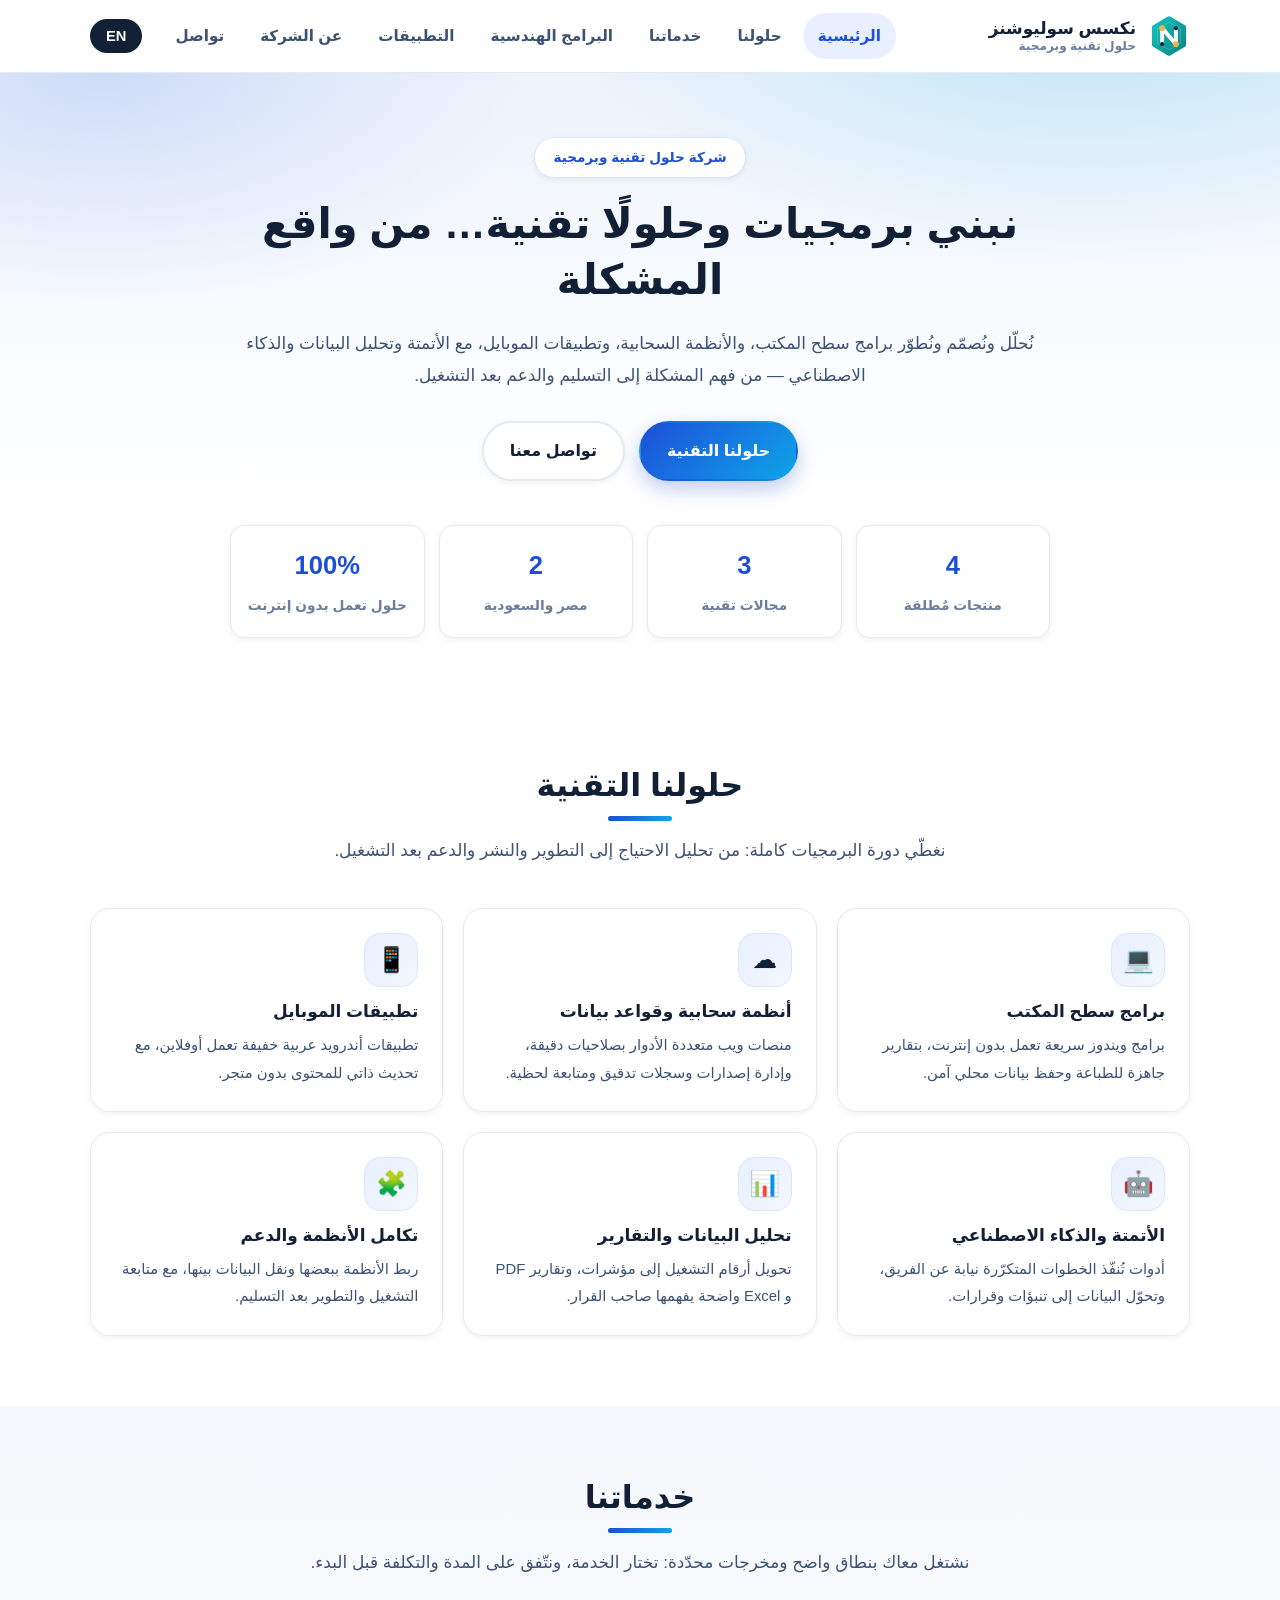
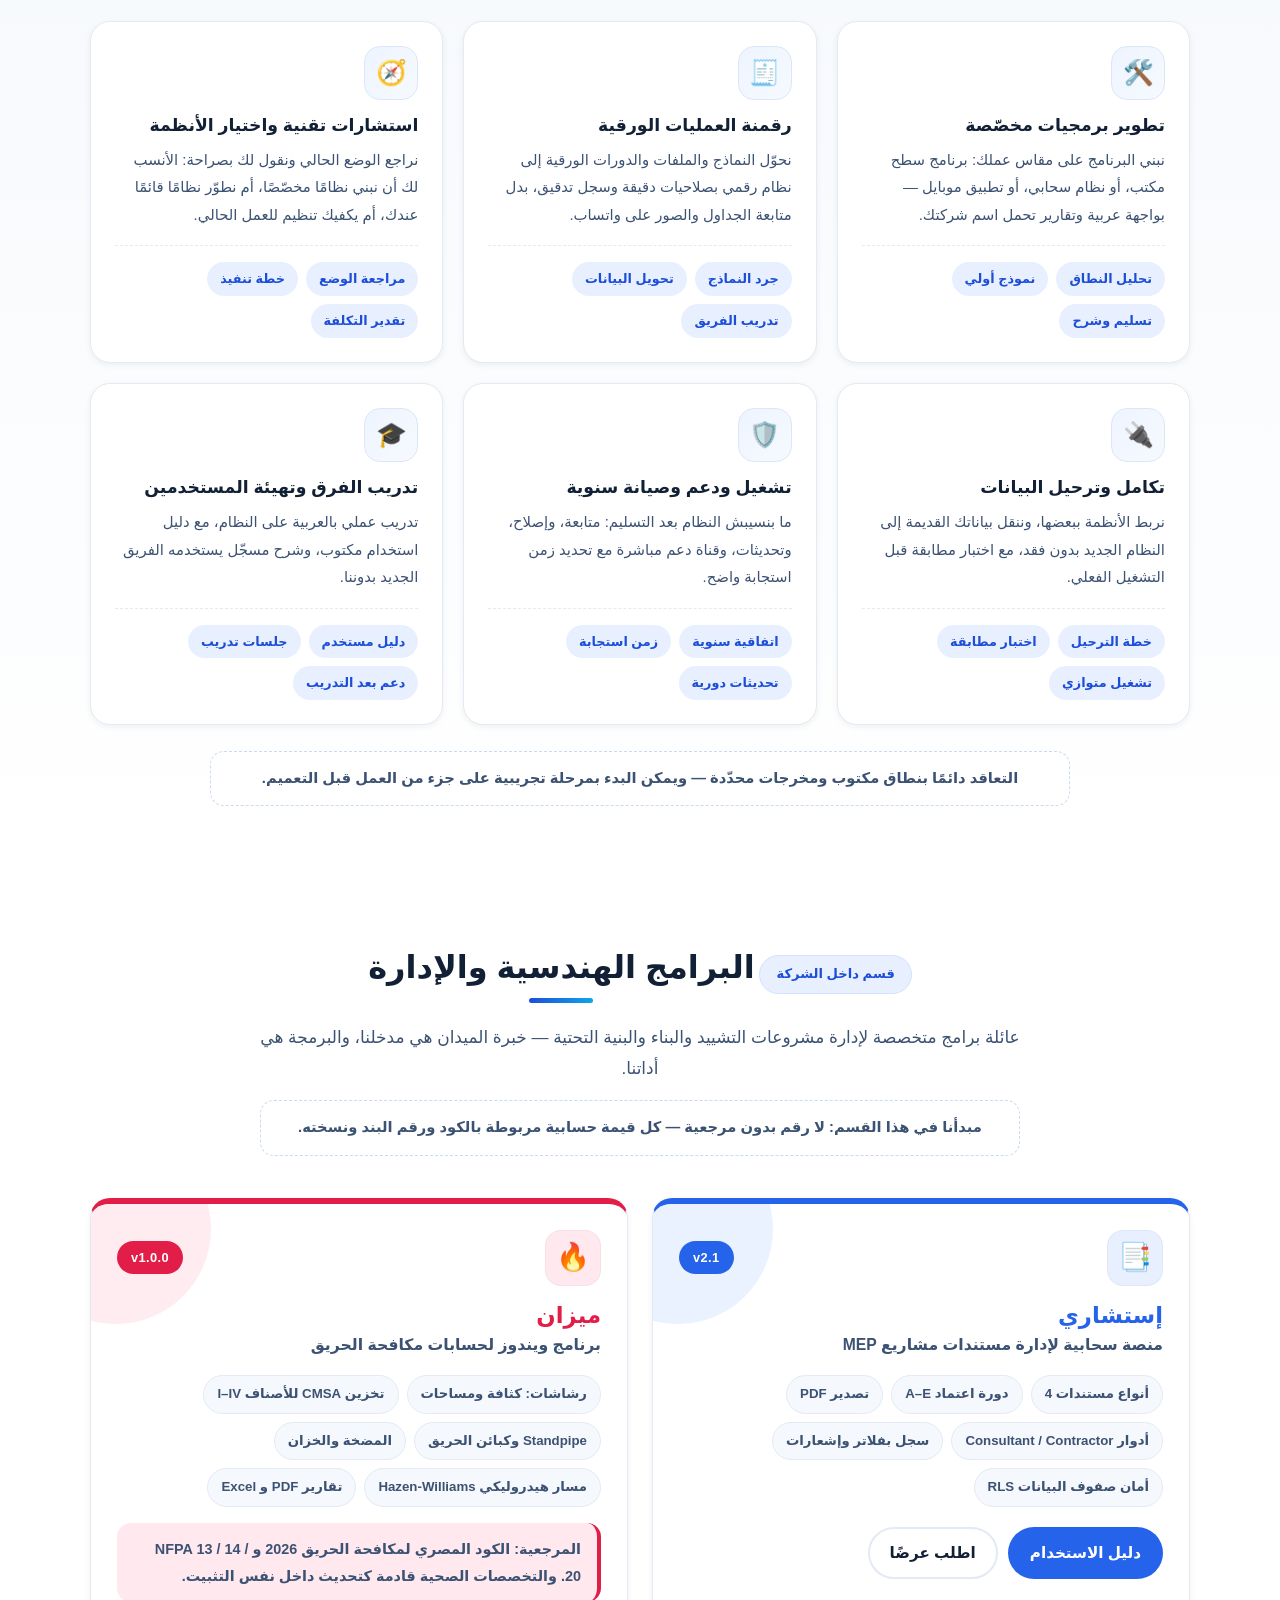
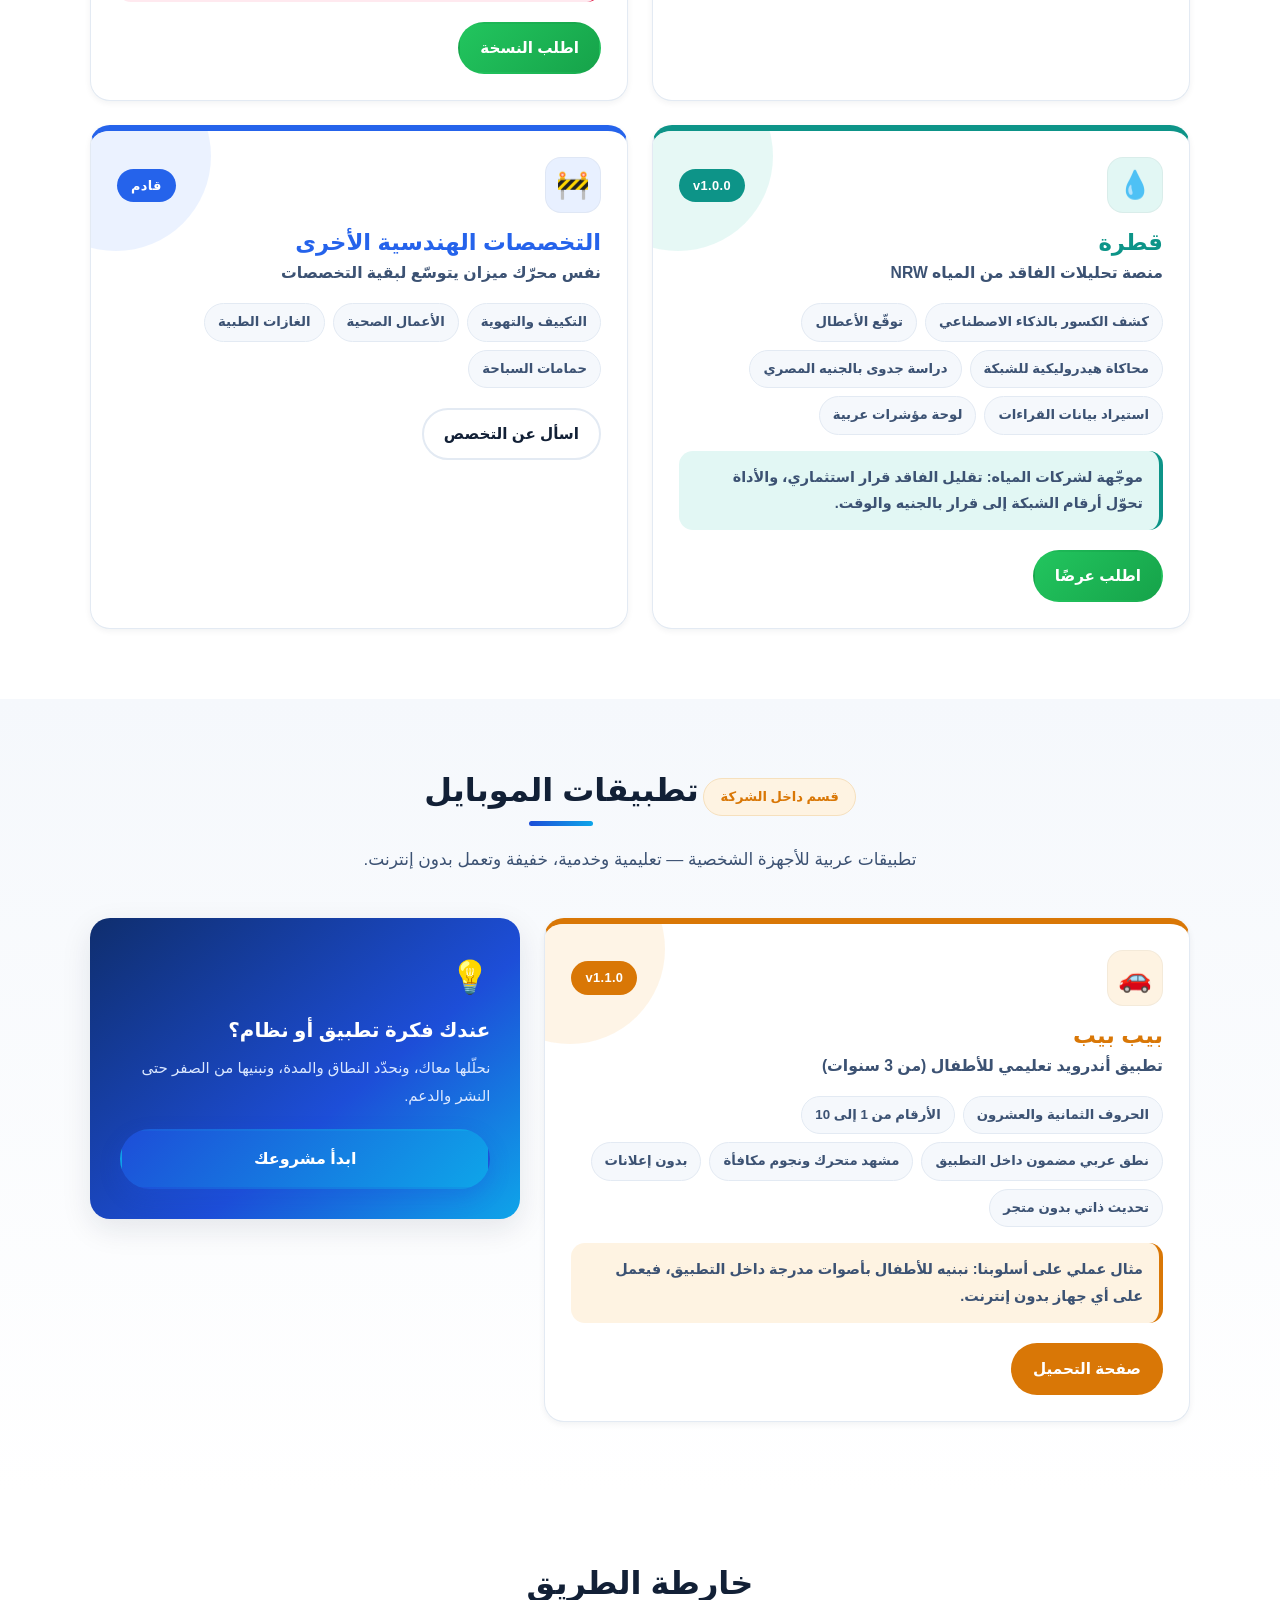
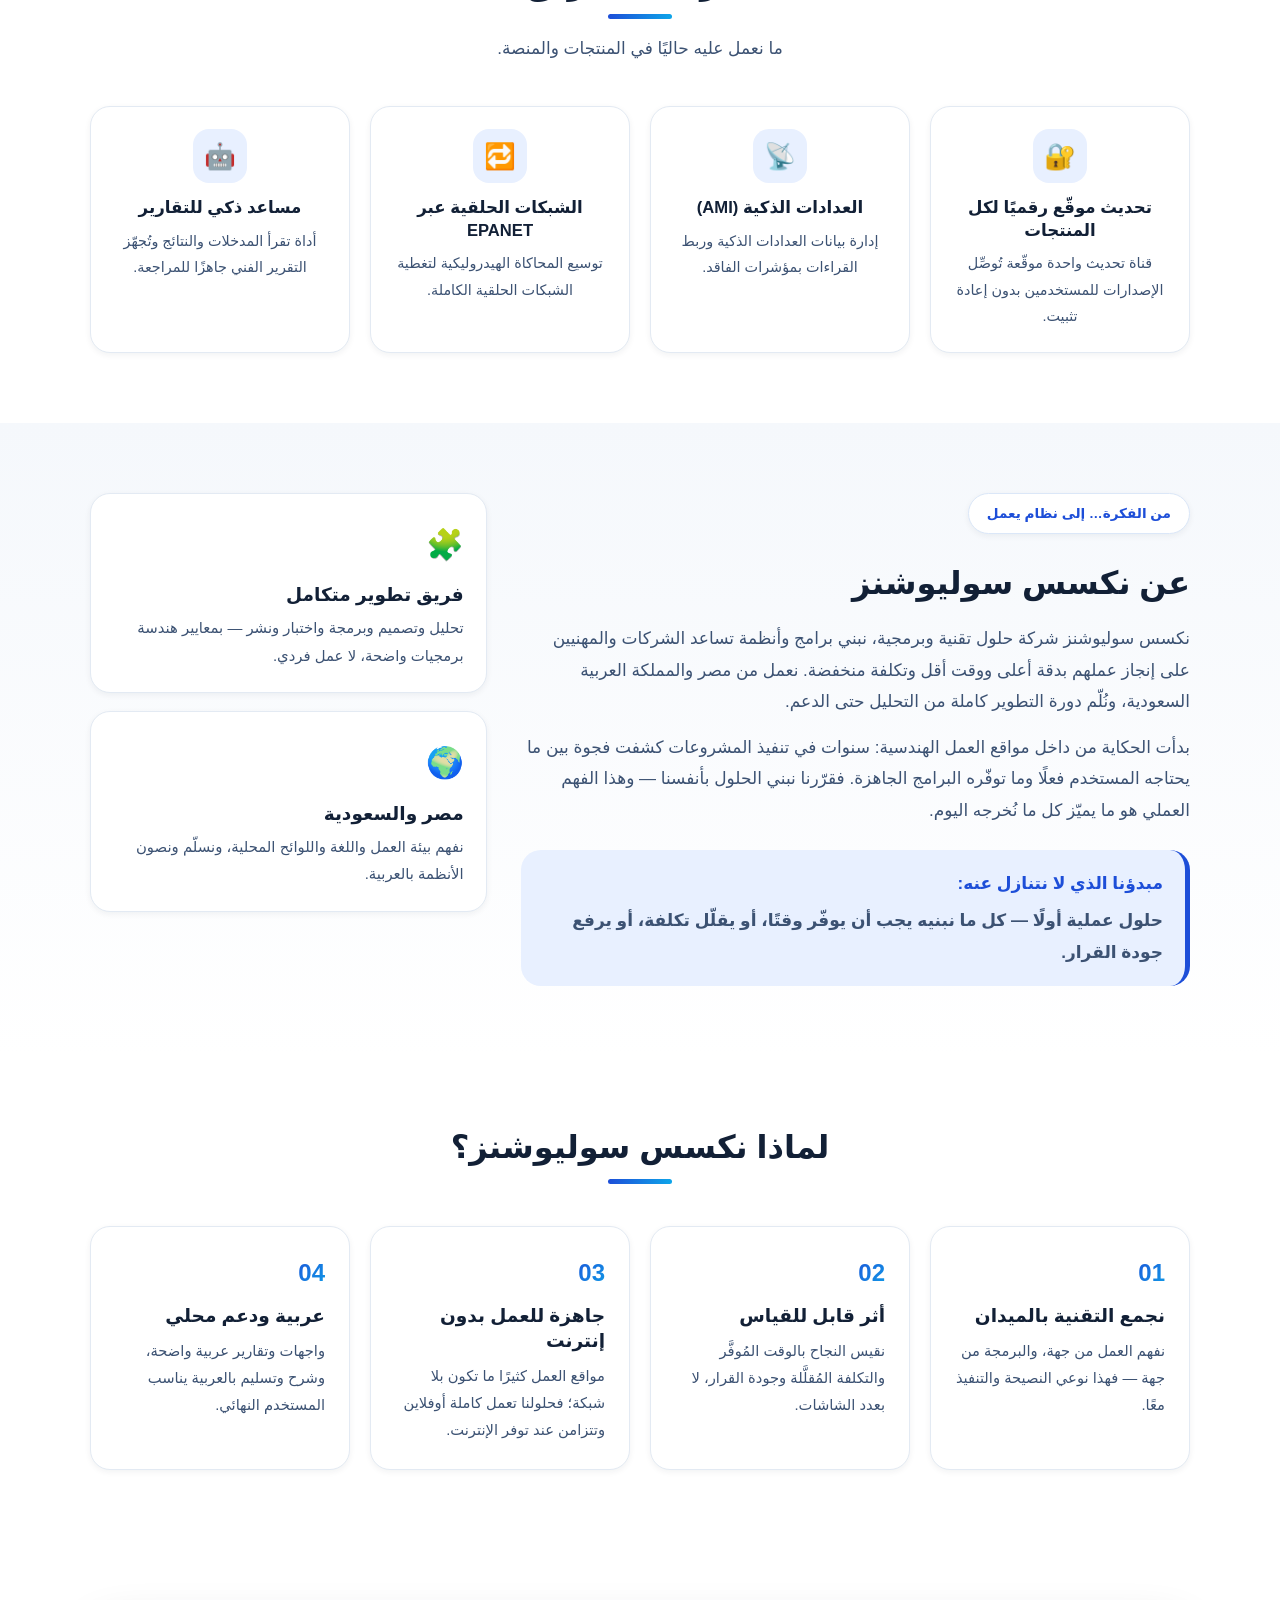
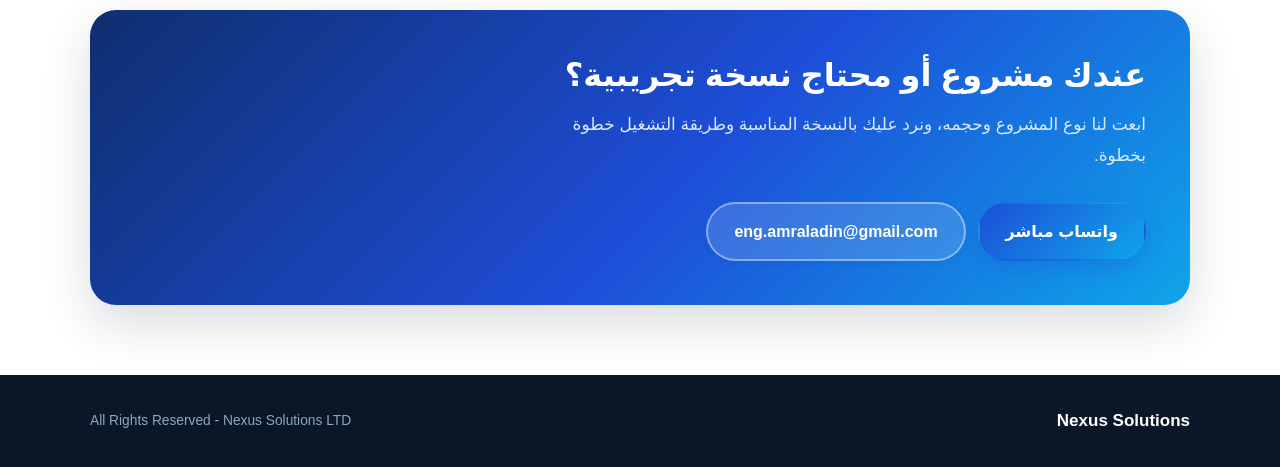
==== commit b190d7e4: "Add Services section: 6 engagement items with defined deliverables (custom build, digitisation, cons" ====
--- a/index.html
+++ b/index.html
@@ -24,6 +24,7 @@
     <nav class="nav" id="nav">
       <a href="#top" data-ar="الرئيسية" data-en="Home">الرئيسية</a>
       <a href="#solutions" data-ar="حلولنا" data-en="Solutions">حلولنا</a>
+      <a href="#services" data-ar="خدماتنا" data-en="Services">خدماتنا</a>
       <a href="#engineering" data-ar="البرامج الهندسية" data-en="Engineering software">البرامج الهندسية</a>
       <a href="#apps" data-ar="التطبيقات" data-en="Apps">التطبيقات</a>
       <a href="#about" data-ar="عن الشركة" data-en="About">عن الشركة</a>
@@ -101,8 +102,90 @@
   </div>
 </section>
 
+<!-- ===================== خدماتنا ===================== -->
+<section class="section alt" id="services">
+  <div class="wrap">
+    <div class="section-head">
+      <h2 data-ar="خدماتنا" data-en="Our services">خدماتنا</h2>
+      <p class="section-sub" data-ar="نشتغل معاك بنطاق واضح ومخرجات محدّدة: تختار الخدمة، ونتّفق على المدة والتكلفة قبل البدء." data-en="We work with a clear scope and defined deliverables: you pick the service, and we agree on time and cost before we start.">نشتغل معاك بنطاق واضح ومخرجات محدّدة: تختار الخدمة، ونتّفق على المدة والتكلفة قبل البدء.</p>
+    </div>
+
+    <div class="svc-grid">
+
+      <article class="svc-card reveal">
+        <span class="svc-icon">🛠️</span>
+        <h3 data-ar="تطوير برمجيات مخصّصة" data-en="Custom software development">تطوير برمجيات مخصّصة</h3>
+        <p data-ar="نبني البرنامج على مقاس عملك: برنامج سطح مكتب، أو نظام سحابي، أو تطبيق موبايل — بواجهة عربية وتقارير تحمل اسم شركتك." data-en="We build software to fit your work: a desktop program, a cloud system or a mobile app — with an Arabic interface and reports branded to your company.">نبني البرنامج على مقاس عملك: برنامج سطح مكتب، أو نظام سحابي، أو تطبيق موبايل — بواجهة عربية وتقارير تحمل اسم شركتك.</p>
+        <ul class="svc-chips">
+          <li data-ar="تحليل النطاق" data-en="Scope analysis">تحليل النطاق</li>
+          <li data-ar="نموذج أولي" data-en="Prototype">نموذج أولي</li>
+          <li data-ar="تسليم وشرح" data-en="Delivery &amp; handover">تسليم وشرح</li>
+        </ul>
+      </article>
+
+      <article class="svc-card reveal">
+        <span class="svc-icon">🧾</span>
+        <h3 data-ar="رقمنة العمليات الورقية" data-en="Digitising paper processes">رقمنة العمليات الورقية</h3>
+        <p data-ar="نحوّل النماذج والملفات والدورات الورقية إلى نظام رقمي بصلاحيات دقيقة وسجل تدقيق، بدل متابعة الجداول والصور على واتساب." data-en="We turn paper forms, files and workflows into a digital system with fine permissions and an audit trail — instead of tracking sheets and photos on WhatsApp.">نحوّل النماذج والملفات والدورات الورقية إلى نظام رقمي بصلاحيات دقيقة وسجل تدقيق، بدل متابعة الجداول والصور على واتساب.</p>
+        <ul class="svc-chips">
+          <li data-ar="جرد النماذج" data-en="Form inventory">جرد النماذج</li>
+          <li data-ar="تحويل البيانات" data-en="Data migration">تحويل البيانات</li>
+          <li data-ar="تدريب الفريق" data-en="Team training">تدريب الفريق</li>
+        </ul>
+      </article>
+
+      <article class="svc-card reveal">
+        <span class="svc-icon">🧭</span>
+        <h3 data-ar="استشارات تقنية واختيار الأنظمة" data-en="Technical consulting &amp; system selection">استشارات تقنية واختيار الأنظمة</h3>
+        <p data-ar="نراجع الوضع الحالي ونقول لك بصراحة: الأنسب لك أن نبني نظامًا مخصّصًا، أم نطوّر نظامًا قائمًا عندك، أم يكفيك تنظيم للعمل الحالي." data-en="We review your current setup and tell you frankly whether you are better off with a custom build, improving an existing system, or simply organising what you already have.">نراجع الوضع الحالي ونقول لك بصراحة: الأنسب لك أن نبني نظامًا مخصّصًا، أم نطوّر نظامًا قائمًا عندك، أم يكفيك تنظيم للعمل الحالي.</p>
+        <ul class="svc-chips">
+          <li data-ar="مراجعة الوضع" data-en="Current-state review">مراجعة الوضع</li>
+          <li data-ar="خطة تنفيذ" data-en="Execution plan">خطة تنفيذ</li>
+          <li data-ar="تقدير التكلفة" data-en="Cost estimate">تقدير التكلفة</li>
+        </ul>
+      </article>
+
+      <article class="svc-card reveal">
+        <span class="svc-icon">🔌</span>
+        <h3 data-ar="تكامل وترحيل البيانات" data-en="Integration &amp; data migration">تكامل وترحيل البيانات</h3>
+        <p data-ar="نربط الأنظمة ببعضها، وننقل بياناتك القديمة إلى النظام الجديد بدون فقد، مع اختبار مطابقة قبل التشغيل الفعلي." data-en="We connect systems together and move your old data into the new system without loss, testing for consistency before the real switch.">نربط الأنظمة ببعضها، وننقل بياناتك القديمة إلى النظام الجديد بدون فقد، مع اختبار مطابقة قبل التشغيل الفعلي.</p>
+        <ul class="svc-chips">
+          <li data-ar="خطة الترحيل" data-en="Migration plan">خطة الترحيل</li>
+          <li data-ar="اختبار مطابقة" data-en="Reconciliation test">اختبار مطابقة</li>
+          <li data-ar="تشغيل متوازي" data-en="Parallel run">تشغيل متوازي</li>
+        </ul>
+      </article>
+
+      <article class="svc-card reveal">
+        <span class="svc-icon">🛡️</span>
+        <h3 data-ar="تشغيل ودعم وصيانة سنوية" data-en="Operation, support &amp; annual maintenance">تشغيل ودعم وصيانة سنوية</h3>
+        <p data-ar="ما بنسيبش النظام بعد التسليم: متابعة، وإصلاح، وتحديثات، وقناة دعم مباشرة مع تحديد زمن استجابة واضح." data-en="We do not deliver and walk away: monitoring, fixes, updates and a direct support channel with a clear response time.">ما بنسيبش النظام بعد التسليم: متابعة، وإصلاح، وتحديثات، وقناة دعم مباشرة مع تحديد زمن استجابة واضح.</p>
+        <ul class="svc-chips">
+          <li data-ar="اتفاقية سنوية" data-en="Annual agreement">اتفاقية سنوية</li>
+          <li data-ar="زمن استجابة" data-en="Response time">زمن استجابة</li>
+          <li data-ar="تحديثات دورية" data-en="Periodic updates">تحديثات دورية</li>
+        </ul>
+      </article>
+
+      <article class="svc-card reveal">
+        <span class="svc-icon">🎓</span>
+        <h3 data-ar="تدريب الفرق وتهيئة المستخدمين" data-en="Team training &amp; user onboarding">تدريب الفرق وتهيئة المستخدمين</h3>
+        <p data-ar="تدريب عملي بالعربية على النظام، مع دليل استخدام مكتوب، وشرح مسجّل يستخدمه الفريق الجديد بدوننا." data-en="Hands-on Arabic training on the system, a written user manual, and recorded walkthroughs the new team can use without us.">تدريب عملي بالعربية على النظام، مع دليل استخدام مكتوب، وشرح مسجّل يستخدمه الفريق الجديد بدوننا.</p>
+        <ul class="svc-chips">
+          <li data-ar="دليل مستخدم" data-en="User manual">دليل مستخدم</li>
+          <li data-ar="جلسات تدريب" data-en="Training sessions">جلسات تدريب</li>
+          <li data-ar="دعم بعد التدريب" data-en="Post-training support">دعم بعد التدريب</li>
+        </ul>
+      </article>
+
+    </div>
+
+    <p class="section-note" data-ar="التعاقد دائمًا بنطاق مكتوب ومخرجات محدّدة — ويمكن البدء بمرحلة تجريبية على جزء من العمل قبل التعميم." data-en="Every engagement has a written scope and defined deliverables — and we can start with a paid pilot on part of the work before rolling out.">التعاقد دائمًا بنطاق مكتوب ومخرجات محدّدة — ويمكن البدء بمرحلة تجريبية على جزء من العمل قبل التعميم.</p>
+  </div>
+</section>
+
 <!-- ===================== البرامج الهندسية والإدارة ===================== -->
-<section class="section alt" id="engineering">
+<section class="section" id="engineering">
   <div class="wrap">
     <div class="section-head">
       <span class="family-tag" data-ar="قسم داخل الشركة" data-en="A division within the company">قسم داخل الشركة</span>
@@ -199,7 +282,7 @@
 </section>
 
 <!-- ===================== التطبيقات ===================== -->
-<section class="section" id="apps">
+<section class="section alt" id="apps">
   <div class="wrap">
     <div class="section-head">
       <span class="family-tag alt" data-ar="قسم داخل الشركة" data-en="A division within the company">قسم داخل الشركة</span>
@@ -240,7 +323,7 @@
 </section>
 
 <!-- ===================== خارطة الطريق ===================== -->
-<section class="section alt" id="roadmap">
+<section class="section" id="roadmap">
   <div class="wrap">
     <div class="section-head">
       <h2 data-ar="خارطة الطريق" data-en="Roadmap">خارطة الطريق</h2>
@@ -272,7 +355,7 @@
 </section>
 
 <!-- ===================== عن الشركة ===================== -->
-<section class="section" id="about">
+<section class="section alt" id="about">
   <div class="wrap about-grid">
     <div class="about-text">
       <span class="eyebrow" data-ar="من الفكرة… إلى نظام يعمل" data-en="From an idea… to a working system">من الفكرة… إلى نظام يعمل</span>
@@ -300,7 +383,7 @@
 </section>
 
 <!-- ===================== لماذا نحن ===================== -->
-<section class="section alt" id="why">
+<section class="section" id="why">
   <div class="wrap">
     <div class="section-head">
       <h2 data-ar="لماذا نكسس سوليوشنز؟" data-en="Why Nexus Solutions?">لماذا نكسس سوليوشنز؟</h2>
--- a/css/style.css
+++ b/css/style.css
@@ -211,6 +211,28 @@
 .sol-card h3{font-size:1.06rem;margin-bottom:8px}
 .sol-card p{font-size:.93rem}
 
+/* ---------- خدماتنا ---------- */
+.svc-grid{display:grid;grid-template-columns:repeat(3,1fr);gap:20px}
+.svc-card{
+  display:flex;flex-direction:column;
+  background:#fff;border:1px solid var(--line);border-radius:var(--radius);
+  padding:24px;box-shadow:var(--shadow-sm);transition:.2s transform,.2s box-shadow;
+}
+.svc-card:hover{transform:translateY(-4px);box-shadow:var(--shadow-lg)}
+.svc-icon{
+  display:grid;place-items:center;width:54px;height:54px;margin-bottom:14px;
+  border-radius:16px;font-size:1.55rem;
+  background:linear-gradient(135deg,#eef4ff,#f6faff);border:1px solid #dbe7f8;
+}
+.svc-card h3{font-size:1.08rem;margin-bottom:10px}
+.svc-card p{font-size:.93rem}
+.svc-chips{display:flex;flex-wrap:wrap;gap:8px;margin-top:16px;padding-top:16px;border-top:1px dashed var(--line)}
+.svc-chips li{
+  background:var(--brand-soft);color:var(--brand);font-weight:800;font-size:.8rem;
+  padding:5px 13px;border-radius:999px;
+}
+#services .section-note{max-width:860px;margin-inline:auto;text-align:center;margin-top:26px}
+
 /* ---------- وسم القسم داخل الشركة ---------- */
 .family-tag{
   display:inline-block;font-weight:900;font-size:.82rem;
@@ -321,10 +343,14 @@
   .roadmap-grid{grid-template-columns:repeat(2,1fr)}
   .why-grid{grid-template-columns:repeat(2,1fr)}
   .sol-grid{grid-template-columns:repeat(2,1fr)}
+  .svc-grid{grid-template-columns:repeat(2,1fr)}
   .apps-grid{grid-template-columns:1fr}
   .about-grid{grid-template-columns:1fr}
 }
-@media (max-width:820px){
+@media (max-width:1100px){
+  .nav a{padding:8px 11px;font-size:.9rem}
+}
+@media (max-width:980px){
   .nav{
     position:absolute;inset-inline:16px;top:74px;
     flex-direction:column;background:#fff;border:1px solid var(--line);
@@ -340,7 +366,7 @@
 @media (max-width:560px){
   body{font-size:16px}
   .stats{grid-template-columns:repeat(2,1fr)}
-  .roadmap-grid,.why-grid,.sol-grid{grid-template-columns:1fr}
+  .roadmap-grid,.why-grid,.sol-grid,.svc-grid{grid-template-columns:1fr}
   .hero{padding:44px 0 40px}
   .section{padding:52px 0}
   .contact-card{padding:28px 22px}
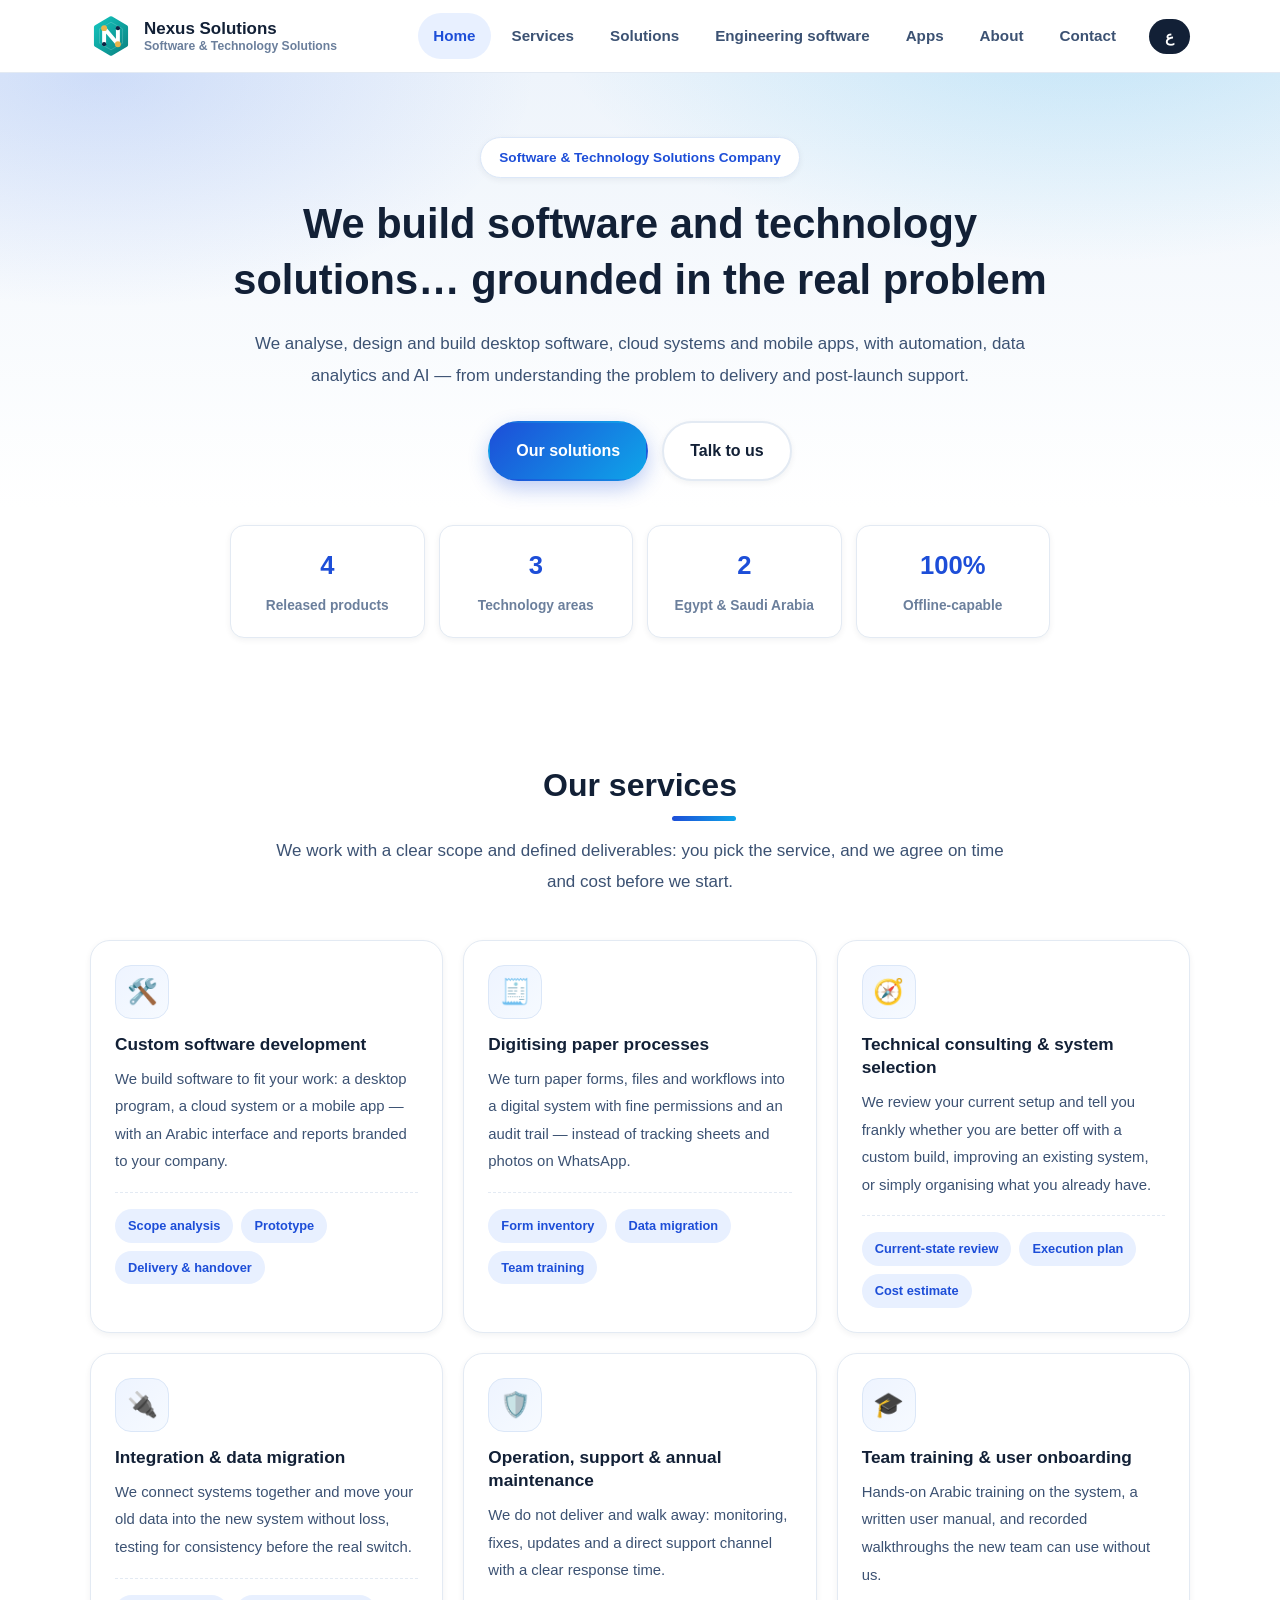
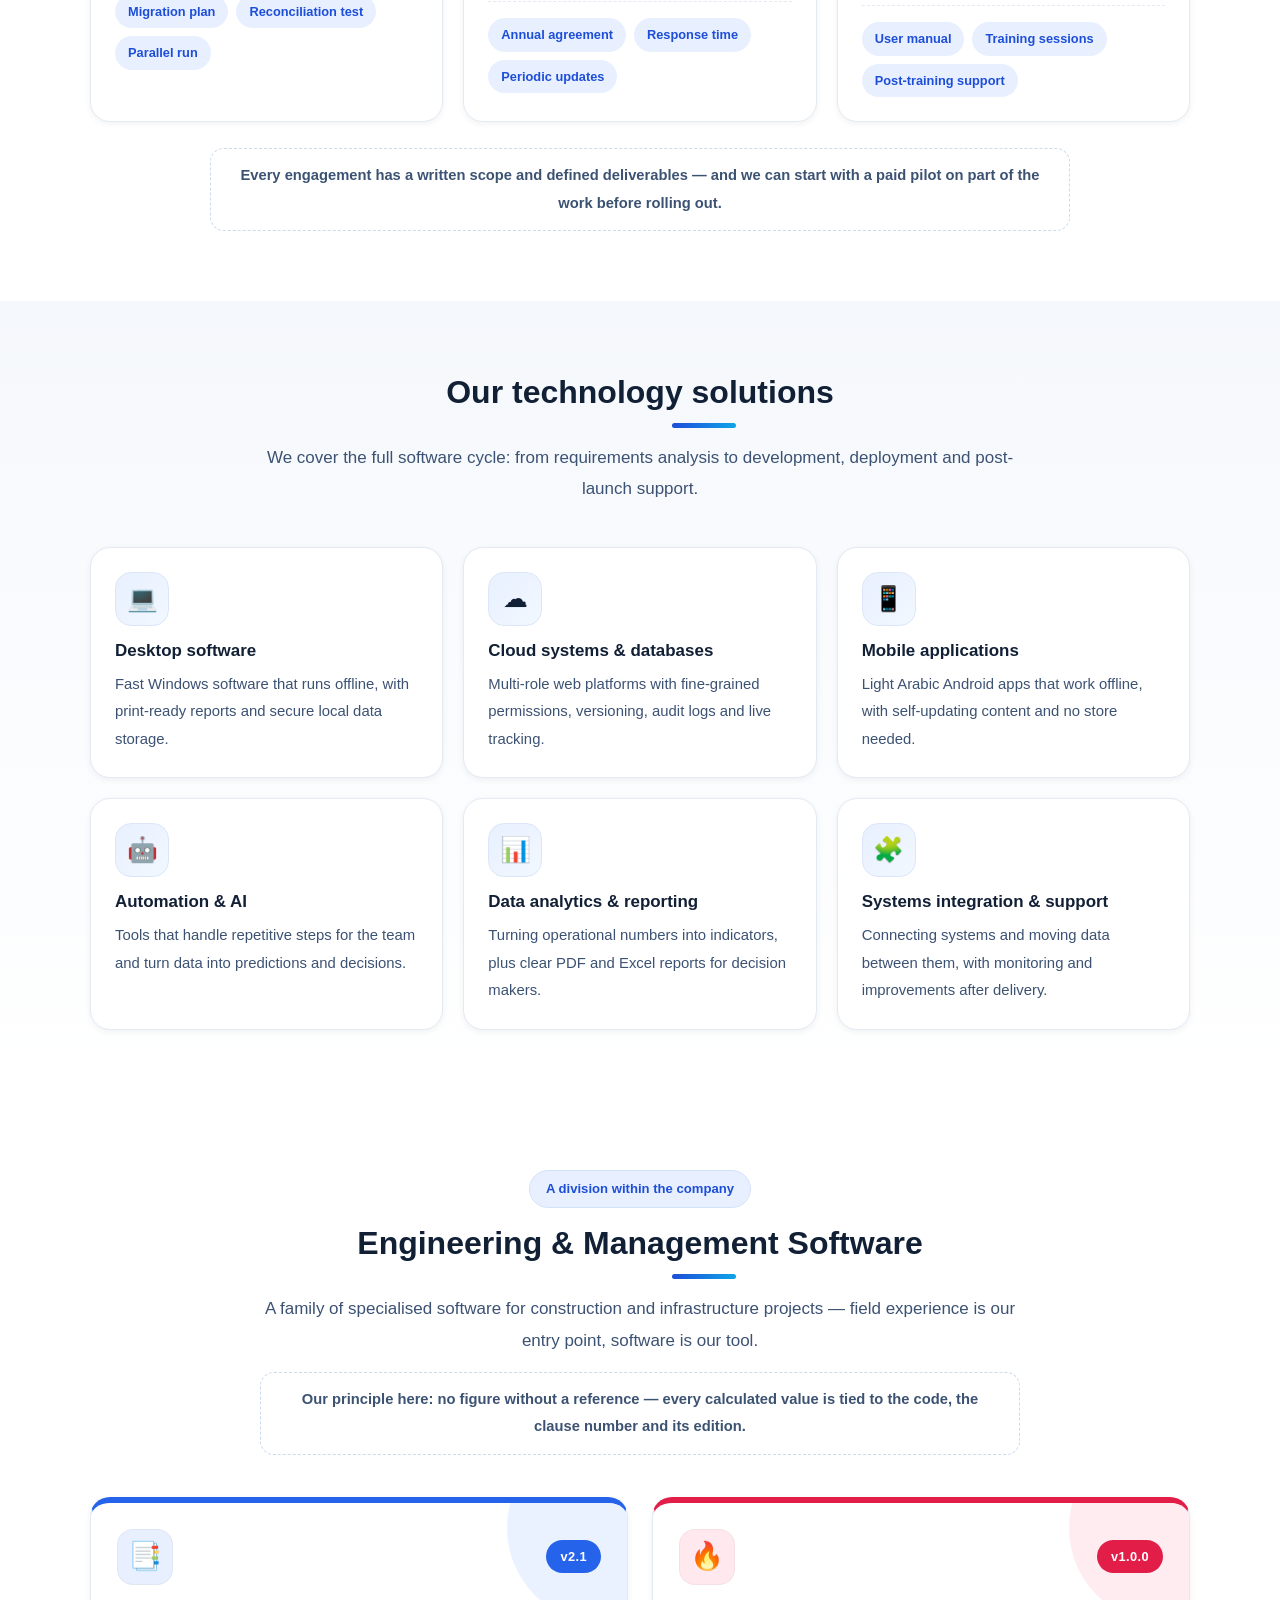
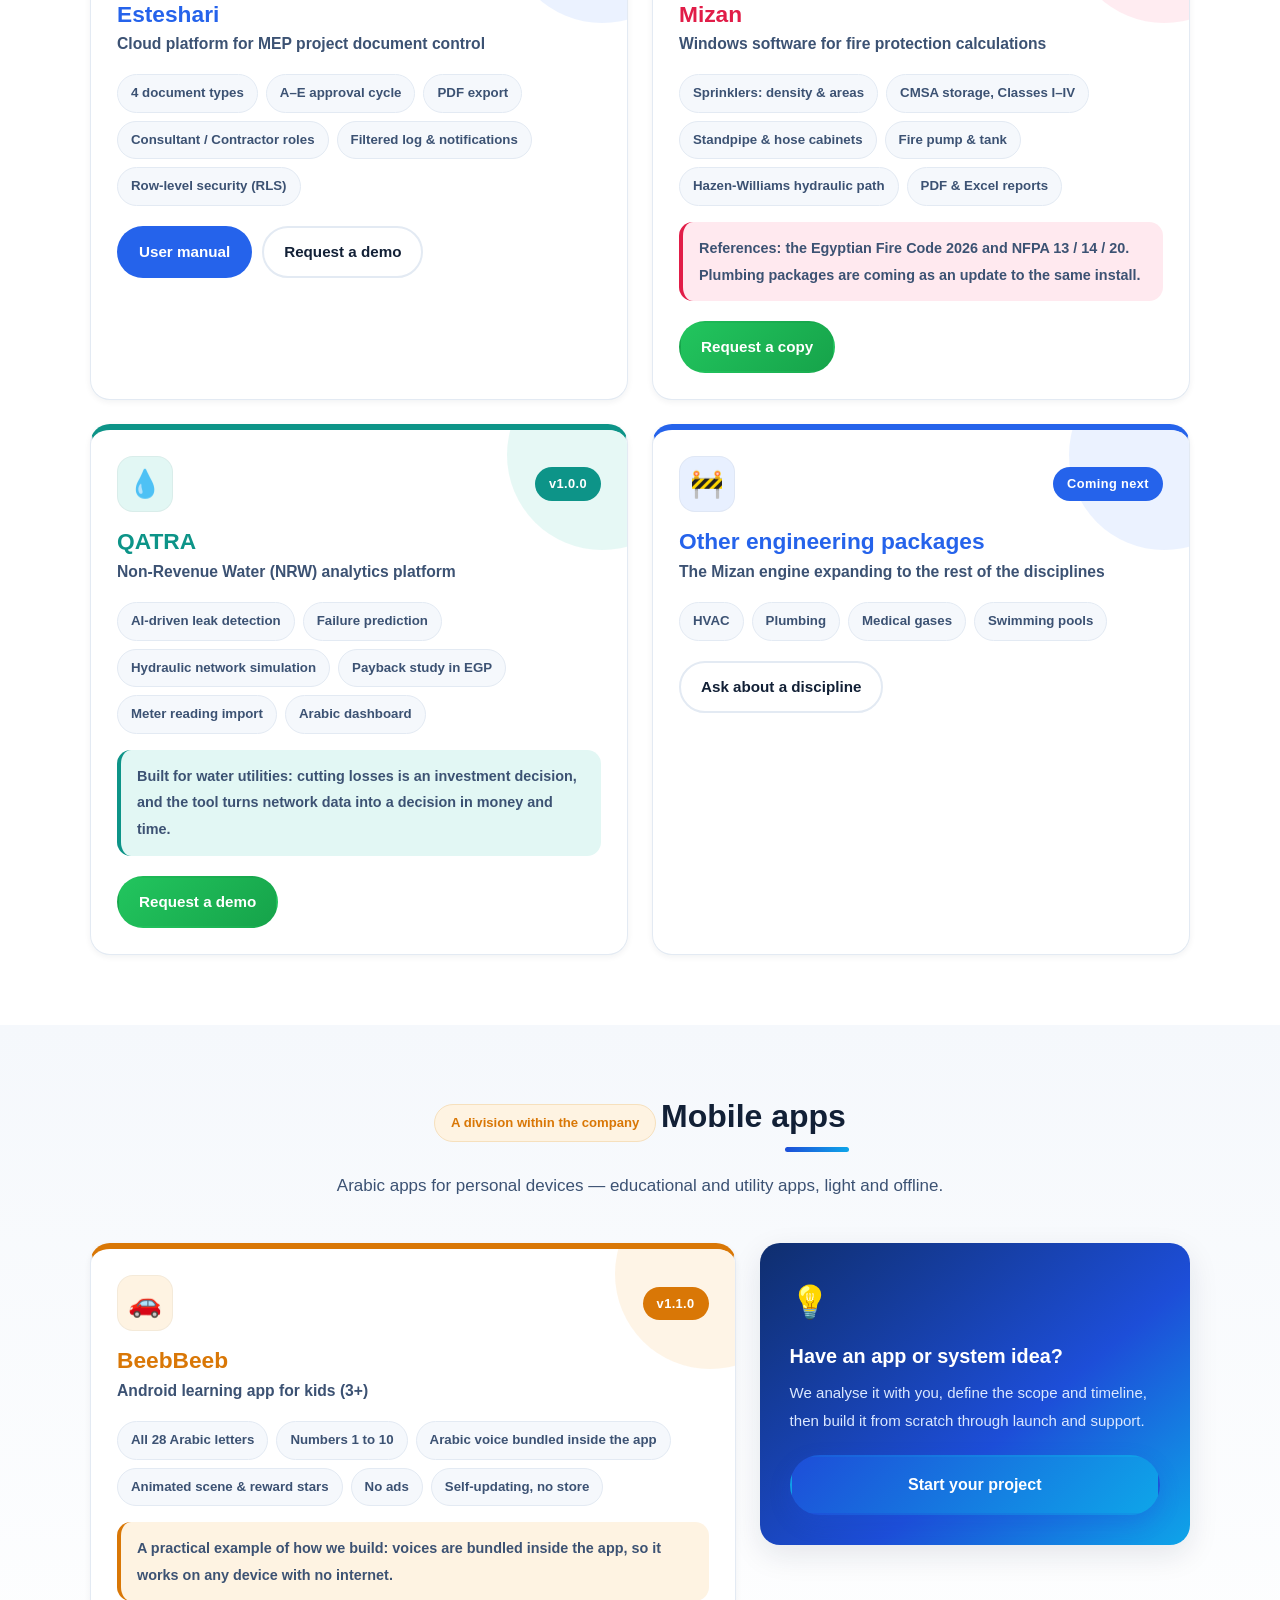
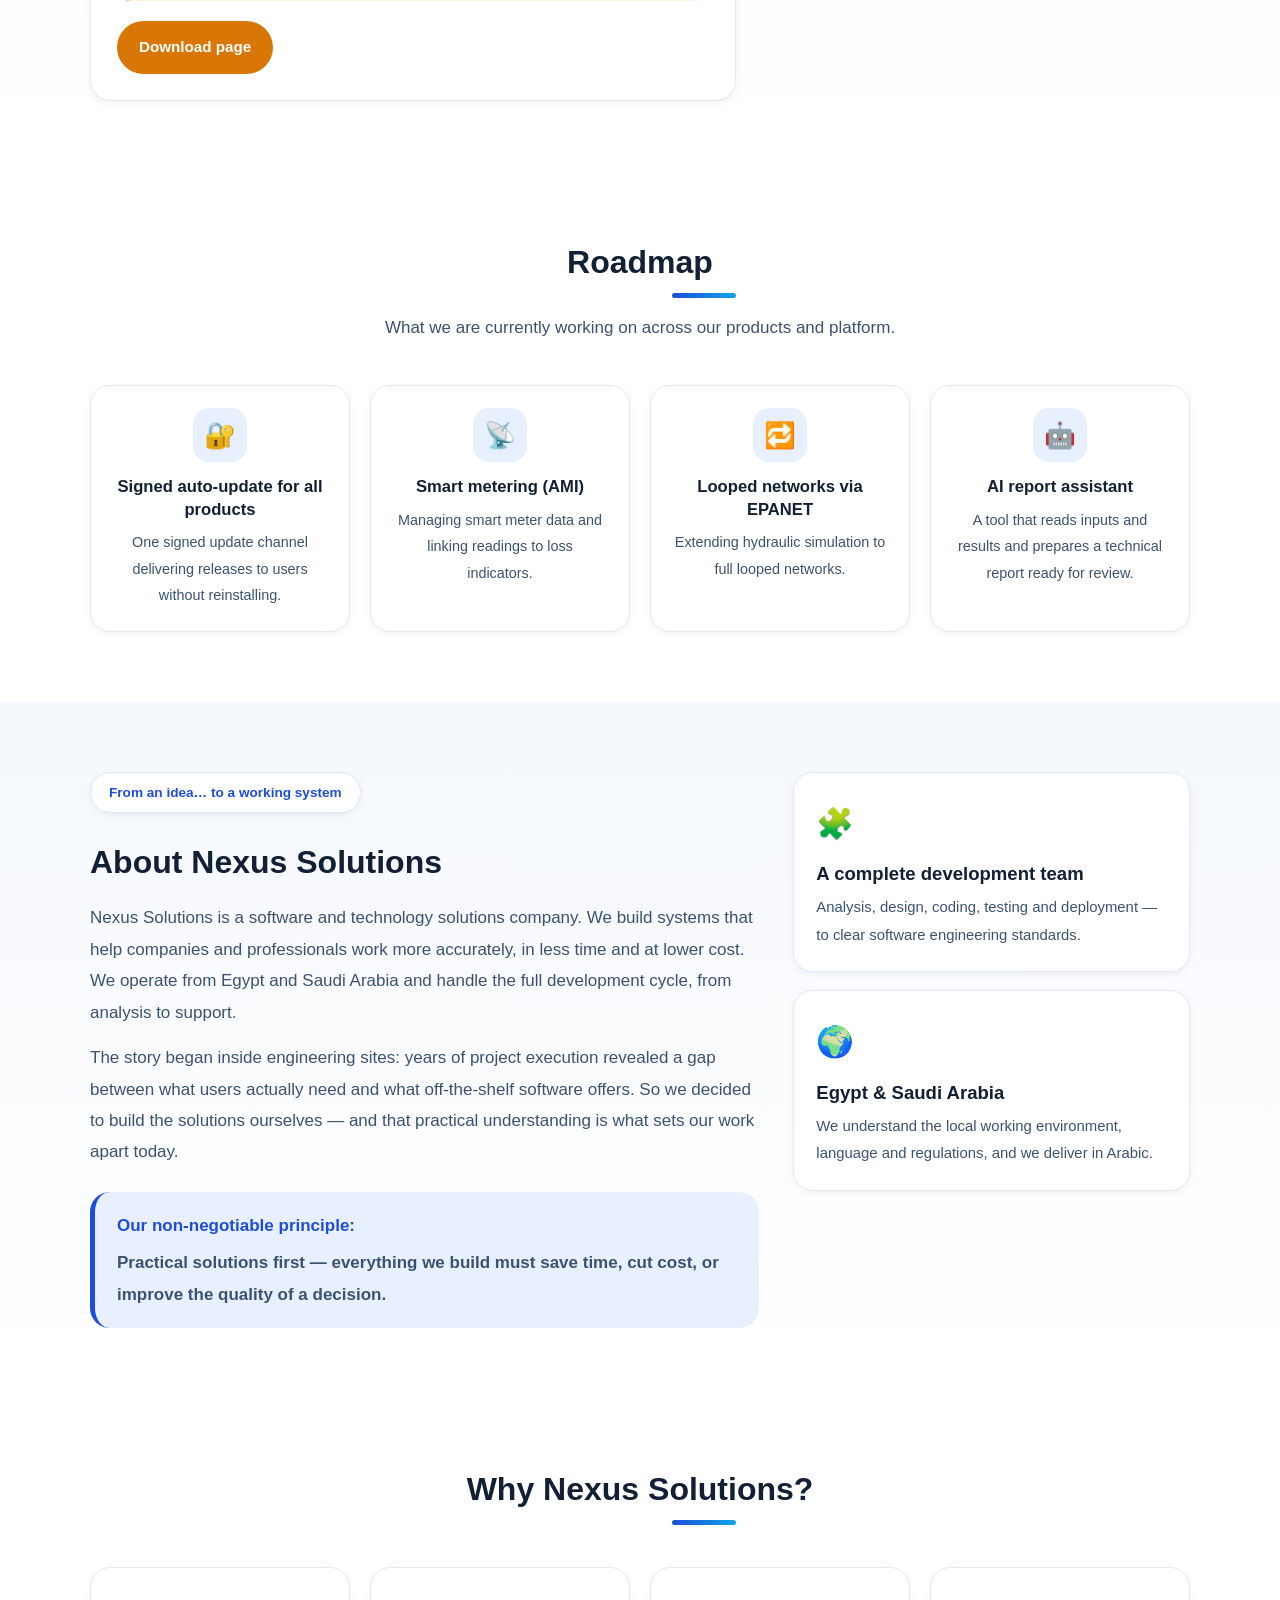
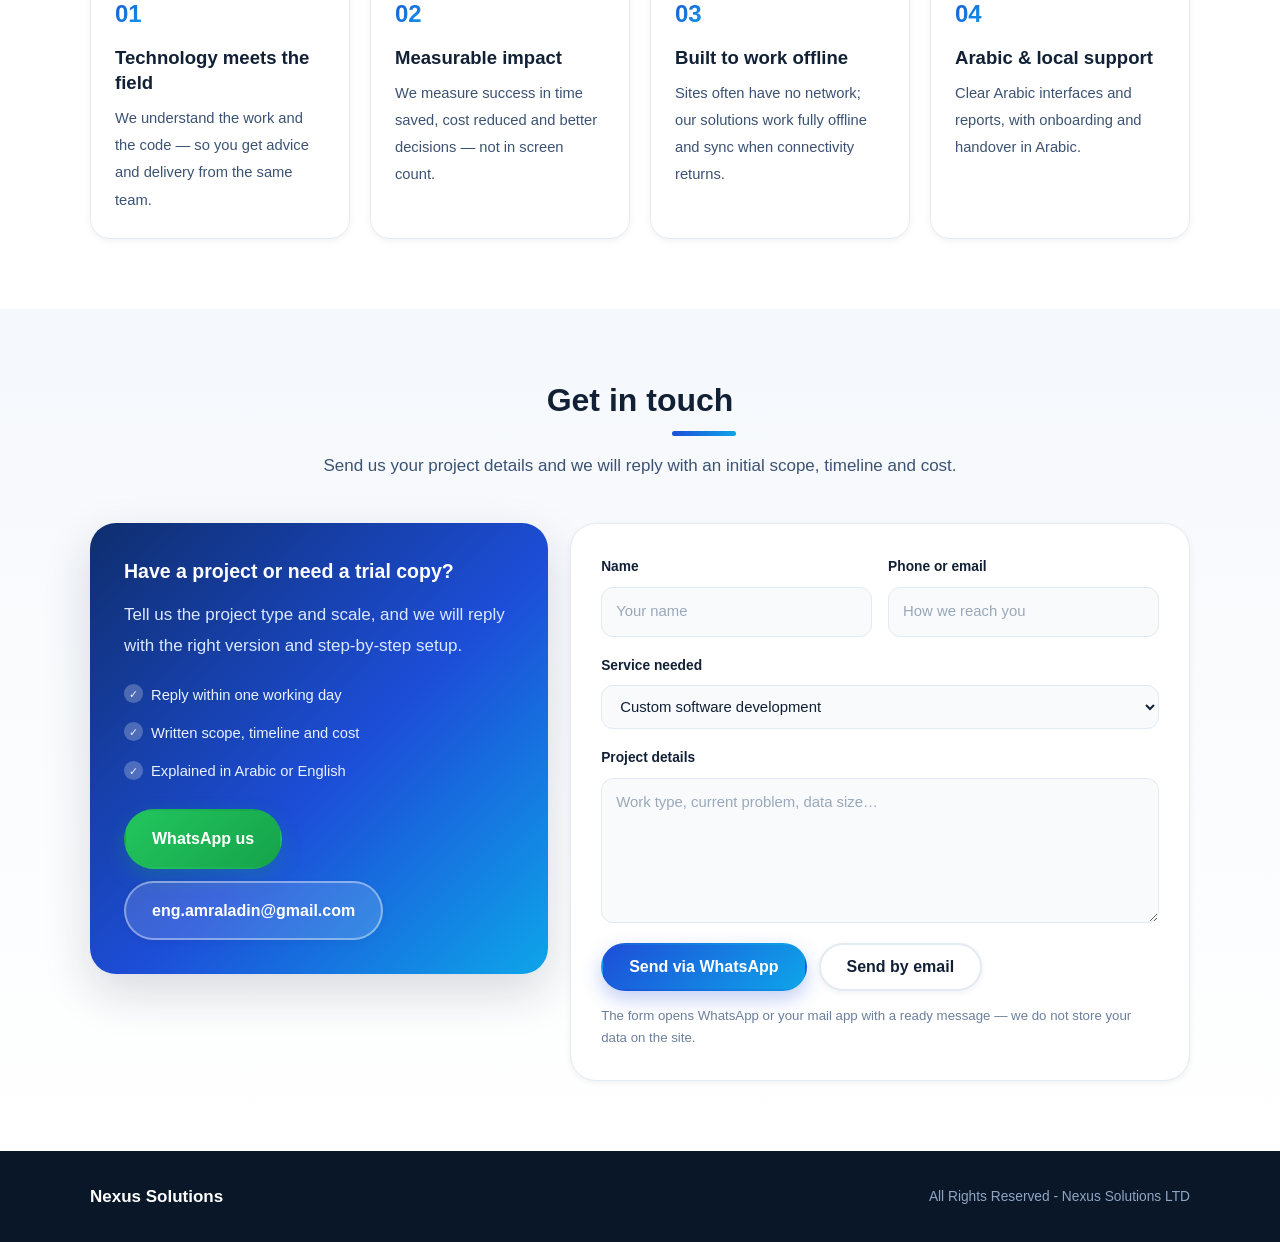
==== commit e881bf56: "English-first site (EN default, AR toggle) + contact form (WhatsApp/email) + services section moved " ====
--- a/index.html
+++ b/index.html
@@ -1,12 +1,20 @@
 <!DOCTYPE html>
-<html lang="ar" dir="rtl" data-lang="ar">
+<html lang="en" dir="ltr" data-lang="en">
 <head>
 <meta charset="UTF-8">
 <meta name="viewport" content="width=device-width, initial-scale=1.0">
-<title data-ar="نكسس سوليوشنز | شركة حلول تقنية وبرمجية" data-en="Nexus Solutions | Software &amp; Technology Solutions">نكسس سوليوشنز | شركة حلول تقنية وبرمجية</title>
-<meta name="description" data-ar="نكسس سوليوشنز شركة حلول تقنية وبرمجية: تطوير برامج سطح المكتب والأنظمة السحابية وتطبيقات الموبايل، مع الأتمتة وتحليل البيانات والذكاء الاصطناعي — ومنها عائلة البرامج الهندسية والإدارة." data-en="Nexus Solutions is a software &amp; technology solutions company: desktop software, cloud systems, mobile apps, automation, data analytics and AI — including our engineering &amp; management software family." content="Nexus Solutions — Software &amp; technology solutions.">
+<title data-ar="نكسس سوليوشنز | شركة حلول تقنية وبرمجية" data-en="Nexus Solutions | Software &amp; Technology Solutions">Nexus Solutions | Software &amp; Technology Solutions</title>
+<meta name="description" data-ar="نكسس سوليوشنز شركة حلول تقنية وبرمجية: تطوير برامج سطح المكتب والأنظمة السحابية وتطبيقات الموبايل، مع الأتمتة وتحليل البيانات والذكاء الاصطناعي — ومنها عائلة البرامج الهندسية والإدارة." data-en="Nexus Solutions is a software &amp; technology solutions company: desktop software, cloud systems, mobile apps, automation, data analytics and AI — including our engineering &amp; management software family." content="Nexus Solutions is a software &amp; technology solutions company: desktop software, cloud systems, mobile apps, automation, data analytics and AI — including our engineering &amp; management software family.">
+<meta property="og:type" content="website">
+<meta property="og:url" content="https://nexsolutions.pages.dev/">
+<meta property="og:title" content="Nexus Solutions | Software &amp; Technology Solutions">
+<meta property="og:description" content="We build software and technology solutions… grounded in the real problem. Desktop, cloud, mobile, automation and data — from Egypt and Saudi Arabia.">
+<meta property="og:locale" content="en_US">
+<meta property="og:locale:alternate" content="ar_EG">
+<meta name="twitter:card" content="summary">
 <link rel="icon" href="favicon.svg" type="image/svg+xml">
 <link rel="stylesheet" href="css/style.css">
+<script>document.documentElement.className += " js";</script>
 </head>
 <body>
 
@@ -16,24 +24,24 @@
     <a class="brand" href="#top" aria-label="Nexus Solutions">
       <img src="logo.svg" alt="Nexus Solutions" class="brand-logo">
       <span class="brand-text">
-        <strong data-ar="نكسس سوليوشنز" data-en="Nexus Solutions">نكسس سوليوشنز</strong>
-        <small data-ar="حلول تقنية وبرمجية" data-en="Software &amp; Technology Solutions">حلول تقنية وبرمجية</small>
+        <strong data-ar="نكسس سوليوشنز" data-en="Nexus Solutions">Nexus Solutions</strong>
+        <small data-ar="حلول تقنية وبرمجية" data-en="Software &amp; Technology Solutions">Software &amp; Technology Solutions</small>
       </span>
     </a>
 
     <nav class="nav" id="nav">
-      <a href="#top" data-ar="الرئيسية" data-en="Home">الرئيسية</a>
-      <a href="#solutions" data-ar="حلولنا" data-en="Solutions">حلولنا</a>
-      <a href="#services" data-ar="خدماتنا" data-en="Services">خدماتنا</a>
-      <a href="#engineering" data-ar="البرامج الهندسية" data-en="Engineering software">البرامج الهندسية</a>
-      <a href="#apps" data-ar="التطبيقات" data-en="Apps">التطبيقات</a>
-      <a href="#about" data-ar="عن الشركة" data-en="About">عن الشركة</a>
-      <a href="#contact" data-ar="تواصل" data-en="Contact">تواصل</a>
+      <a href="#top" data-ar="الرئيسية" data-en="Home">Home</a>
+      <a href="#services" data-ar="خدماتنا" data-en="Services">Services</a>
+      <a href="#solutions" data-ar="حلولنا" data-en="Solutions">Solutions</a>
+      <a href="#engineering" data-ar="البرامج الهندسية" data-en="Engineering software">Engineering software</a>
+      <a href="#apps" data-ar="التطبيقات" data-en="Apps">Apps</a>
+      <a href="#about" data-ar="عن الشركة" data-en="About">About</a>
+      <a href="#contact" data-ar="تواصل" data-en="Contact">Contact</a>
     </nav>
 
     <div class="header-tools">
-      <button class="lang-btn" id="langBtn" type="button" aria-label="Switch language">EN</button>
-      <button class="burger" id="burger" type="button" aria-label="القائمة"><span></span><span></span><span></span></button>
+      <button class="lang-btn" id="langBtn" type="button" aria-label="Switch language">ع</button>
+      <button class="burger" id="burger" type="button" aria-label="Menu"><span></span><span></span><span></span></button>
     </div>
   </div>
 </header>
@@ -41,146 +49,146 @@
 <!-- ===================== الرئيسية ===================== -->
 <section class="hero">
   <div class="wrap hero-inner">
-    <span class="eyebrow" data-ar="شركة حلول تقنية وبرمجية" data-en="Software &amp; Technology Solutions Company">شركة حلول تقنية وبرمجية</span>
-    <h1 data-ar="نبني برمجيات وحلولًا تقنية… من واقع المشكلة" data-en="We build software and technology solutions… grounded in the real problem">نبني برمجيات وحلولًا تقنية… من واقع المشكلة</h1>
-    <p class="hero-sub" data-ar="نُحلّل ونُصمّم ونُطوّر برامج سطح المكتب، والأنظمة السحابية، وتطبيقات الموبايل، مع الأتمتة وتحليل البيانات والذكاء الاصطناعي — من فهم المشكلة إلى التسليم والدعم بعد التشغيل." data-en="We analyse, design and build desktop software, cloud systems and mobile apps, with automation, data analytics and AI — from understanding the problem to delivery and post-launch support.">نُحلّل ونُصمّم ونُطوّر برامج سطح المكتب، والأنظمة السحابية، وتطبيقات الموبايل، مع الأتمتة وتحليل البيانات والذكاء الاصطناعي — من فهم المشكلة إلى التسليم والدعم بعد التشغيل.</p>
+    <span class="eyebrow" data-ar="شركة حلول تقنية وبرمجية" data-en="Software &amp; Technology Solutions Company">Software &amp; Technology Solutions Company</span>
+    <h1 data-ar="نبني برمجيات وحلولًا تقنية… من واقع المشكلة" data-en="We build software and technology solutions… grounded in the real problem">We build software and technology solutions… grounded in the real problem</h1>
+    <p class="hero-sub" data-ar="نُحلّل ونُصمّم ونُطوّر برامج سطح المكتب، والأنظمة السحابية، وتطبيقات الموبايل، مع الأتمتة وتحليل البيانات والذكاء الاصطناعي — من فهم المشكلة إلى التسليم والدعم بعد التشغيل." data-en="We analyse, design and build desktop software, cloud systems and mobile apps, with automation, data analytics and AI — from understanding the problem to delivery and post-launch support.">We analyse, design and build desktop software, cloud systems and mobile apps, with automation, data analytics and AI — from understanding the problem to delivery and post-launch support.</p>
 
     <div class="hero-cta">
-      <a class="btn primary" href="#solutions" data-ar="حلولنا التقنية" data-en="Our solutions">حلولنا التقنية</a>
-      <a class="btn ghost" href="#contact" data-ar="تواصل معنا" data-en="Talk to us">تواصل معنا</a>
+      <a class="btn primary" href="#solutions" data-ar="حلولنا التقنية" data-en="Our solutions">Our solutions</a>
+      <a class="btn ghost" href="#contact" data-ar="تواصل معنا" data-en="Talk to us">Talk to us</a>
     </div>
 
     <ul class="stats">
-      <li><b>4</b><span data-ar="منتجات مُطلقة" data-en="Released products">منتجات مُطلقة</span></li>
-      <li><b>3</b><span data-ar="مجالات تقنية" data-en="Technology areas">مجالات تقنية</span></li>
-      <li><b>2</b><span data-ar="مصر والسعودية" data-en="Egypt &amp; Saudi Arabia">مصر والسعودية</span></li>
-      <li><b>100%</b><span data-ar="حلول تعمل بدون إنترنت" data-en="Offline-capable">حلول تعمل بدون إنترنت</span></li>
+      <li><b>4</b><span data-ar="منتجات مُطلقة" data-en="Released products">Released products</span></li>
+      <li><b>3</b><span data-ar="مجالات تقنية" data-en="Technology areas">Technology areas</span></li>
+      <li><b>2</b><span data-ar="مصر والسعودية" data-en="Egypt &amp; Saudi Arabia">Egypt &amp; Saudi Arabia</span></li>
+      <li><b>100%</b><span data-ar="حلول تعمل بدون إنترنت" data-en="Offline-capable">Offline-capable</span></li>
     </ul>
   </div>
 </section>
 
+<!-- ===================== خدماتنا ===================== -->
+<section class="section" id="services">
+  <div class="wrap">
+    <div class="section-head">
+      <h2 data-ar="خدماتنا" data-en="Our services">Our services</h2>
+      <p class="section-sub" data-ar="نشتغل معاك بنطاق واضح ومخرجات محدّدة: تختار الخدمة، ونتّفق على المدة والتكلفة قبل البدء." data-en="We work with a clear scope and defined deliverables: you pick the service, and we agree on time and cost before we start.">We work with a clear scope and defined deliverables: you pick the service, and we agree on time and cost before we start.</p>
+    </div>
+
+    <div class="svc-grid">
+
+      <article class="svc-card reveal">
+        <span class="svc-icon">🛠️</span>
+        <h3 data-ar="تطوير برمجيات مخصّصة" data-en="Custom software development">Custom software development</h3>
+        <p data-ar="نبني البرنامج على مقاس عملك: برنامج سطح مكتب، أو نظام سحابي، أو تطبيق موبايل — بواجهة عربية وتقارير تحمل اسم شركتك." data-en="We build software to fit your work: a desktop program, a cloud system or a mobile app — with an Arabic interface and reports branded to your company.">We build software to fit your work: a desktop program, a cloud system or a mobile app — with an Arabic interface and reports branded to your company.</p>
+        <ul class="svc-chips">
+          <li data-ar="تحليل النطاق" data-en="Scope analysis">Scope analysis</li>
+          <li data-ar="نموذج أولي" data-en="Prototype">Prototype</li>
+          <li data-ar="تسليم وشرح" data-en="Delivery &amp; handover">Delivery &amp; handover</li>
+        </ul>
+      </article>
+
+      <article class="svc-card reveal">
+        <span class="svc-icon">🧾</span>
+        <h3 data-ar="رقمنة العمليات الورقية" data-en="Digitising paper processes">Digitising paper processes</h3>
+        <p data-ar="نحوّل النماذج والملفات والدورات الورقية إلى نظام رقمي بصلاحيات دقيقة وسجل تدقيق، بدل متابعة الجداول والصور على واتساب." data-en="We turn paper forms, files and workflows into a digital system with fine permissions and an audit trail — instead of tracking sheets and photos on WhatsApp.">We turn paper forms, files and workflows into a digital system with fine permissions and an audit trail — instead of tracking sheets and photos on WhatsApp.</p>
+        <ul class="svc-chips">
+          <li data-ar="جرد النماذج" data-en="Form inventory">Form inventory</li>
+          <li data-ar="تحويل البيانات" data-en="Data migration">Data migration</li>
+          <li data-ar="تدريب الفريق" data-en="Team training">Team training</li>
+        </ul>
+      </article>
+
+      <article class="svc-card reveal">
+        <span class="svc-icon">🧭</span>
+        <h3 data-ar="استشارات تقنية واختيار الأنظمة" data-en="Technical consulting &amp; system selection">Technical consulting &amp; system selection</h3>
+        <p data-ar="نراجع الوضع الحالي ونقول لك بصراحة: الأنسب لك أن نبني نظامًا مخصّصًا، أم نطوّر نظامًا قائمًا عندك، أم يكفيك تنظيم للعمل الحالي." data-en="We review your current setup and tell you frankly whether you are better off with a custom build, improving an existing system, or simply organising what you already have.">We review your current setup and tell you frankly whether you are better off with a custom build, improving an existing system, or simply organising what you already have.</p>
+        <ul class="svc-chips">
+          <li data-ar="مراجعة الوضع" data-en="Current-state review">Current-state review</li>
+          <li data-ar="خطة تنفيذ" data-en="Execution plan">Execution plan</li>
+          <li data-ar="تقدير التكلفة" data-en="Cost estimate">Cost estimate</li>
+        </ul>
+      </article>
+
+      <article class="svc-card reveal">
+        <span class="svc-icon">🔌</span>
+        <h3 data-ar="تكامل وترحيل البيانات" data-en="Integration &amp; data migration">Integration &amp; data migration</h3>
+        <p data-ar="نربط الأنظمة ببعضها، وننقل بياناتك القديمة إلى النظام الجديد بدون فقد، مع اختبار مطابقة قبل التشغيل الفعلي." data-en="We connect systems together and move your old data into the new system without loss, testing for consistency before the real switch.">We connect systems together and move your old data into the new system without loss, testing for consistency before the real switch.</p>
+        <ul class="svc-chips">
+          <li data-ar="خطة الترحيل" data-en="Migration plan">Migration plan</li>
+          <li data-ar="اختبار مطابقة" data-en="Reconciliation test">Reconciliation test</li>
+          <li data-ar="تشغيل متوازي" data-en="Parallel run">Parallel run</li>
+        </ul>
+      </article>
+
+      <article class="svc-card reveal">
+        <span class="svc-icon">🛡️</span>
+        <h3 data-ar="تشغيل ودعم وصيانة سنوية" data-en="Operation, support &amp; annual maintenance">Operation, support &amp; annual maintenance</h3>
+        <p data-ar="ما بنسيبش النظام بعد التسليم: متابعة، وإصلاح، وتحديثات، وقناة دعم مباشرة مع تحديد زمن استجابة واضح." data-en="We do not deliver and walk away: monitoring, fixes, updates and a direct support channel with a clear response time.">We do not deliver and walk away: monitoring, fixes, updates and a direct support channel with a clear response time.</p>
+        <ul class="svc-chips">
+          <li data-ar="اتفاقية سنوية" data-en="Annual agreement">Annual agreement</li>
+          <li data-ar="زمن استجابة" data-en="Response time">Response time</li>
+          <li data-ar="تحديثات دورية" data-en="Periodic updates">Periodic updates</li>
+        </ul>
+      </article>
+
+      <article class="svc-card reveal">
+        <span class="svc-icon">🎓</span>
+        <h3 data-ar="تدريب الفرق وتهيئة المستخدمين" data-en="Team training &amp; user onboarding">Team training &amp; user onboarding</h3>
+        <p data-ar="تدريب عملي بالعربية على النظام، مع دليل استخدام مكتوب، وشرح مسجّل يستخدمه الفريق الجديد بدوننا." data-en="Hands-on Arabic training on the system, a written user manual, and recorded walkthroughs the new team can use without us.">Hands-on Arabic training on the system, a written user manual, and recorded walkthroughs the new team can use without us.</p>
+        <ul class="svc-chips">
+          <li data-ar="دليل مستخدم" data-en="User manual">User manual</li>
+          <li data-ar="جلسات تدريب" data-en="Training sessions">Training sessions</li>
+          <li data-ar="دعم بعد التدريب" data-en="Post-training support">Post-training support</li>
+        </ul>
+      </article>
+
+    </div>
+
+    <p class="section-note" data-ar="التعاقد دائمًا بنطاق مكتوب ومخرجات محدّدة — ويمكن البدء بمرحلة تجريبية على جزء من العمل قبل التعميم." data-en="Every engagement has a written scope and defined deliverables — and we can start with a paid pilot on part of the work before rolling out.">Every engagement has a written scope and defined deliverables — and we can start with a paid pilot on part of the work before rolling out.</p>
+  </div>
+</section>
+
 <!-- ===================== حلولنا التقنية ===================== -->
-<section class="section" id="solutions">
-  <div class="wrap">
-    <div class="section-head">
-      <h2 data-ar="حلولنا التقنية" data-en="Our technology solutions">حلولنا التقنية</h2>
-      <p class="section-sub" data-ar="نغطّي دورة البرمجيات كاملة: من تحليل الاحتياج إلى التطوير والنشر والدعم بعد التشغيل." data-en="We cover the full software cycle: from requirements analysis to development, deployment and post-launch support.">نغطّي دورة البرمجيات كاملة: من تحليل الاحتياج إلى التطوير والنشر والدعم بعد التشغيل.</p>
+<section class="section alt" id="solutions">
+  <div class="wrap">
+    <div class="section-head">
+      <h2 data-ar="حلولنا التقنية" data-en="Our technology solutions">Our technology solutions</h2>
+      <p class="section-sub" data-ar="نغطّي دورة البرمجيات كاملة: من تحليل الاحتياج إلى التطوير والنشر والدعم بعد التشغيل." data-en="We cover the full software cycle: from requirements analysis to development, deployment and post-launch support.">We cover the full software cycle: from requirements analysis to development, deployment and post-launch support.</p>
     </div>
 
     <div class="sol-grid">
       <article class="sol-card reveal">
         <span class="s-icon">💻</span>
-        <h3 data-ar="برامج سطح المكتب" data-en="Desktop software">برامج سطح المكتب</h3>
-        <p data-ar="برامج ويندوز سريعة تعمل بدون إنترنت، بتقارير جاهزة للطباعة وحفظ بيانات محلي آمن." data-en="Fast Windows software that runs offline, with print-ready reports and secure local data storage.">برامج ويندوز سريعة تعمل بدون إنترنت، بتقارير جاهزة للطباعة وحفظ بيانات محلي آمن.</p>
+        <h3 data-ar="برامج سطح المكتب" data-en="Desktop software">Desktop software</h3>
+        <p data-ar="برامج ويندوز سريعة تعمل بدون إنترنت، بتقارير جاهزة للطباعة وحفظ بيانات محلي آمن." data-en="Fast Windows software that runs offline, with print-ready reports and secure local data storage.">Fast Windows software that runs offline, with print-ready reports and secure local data storage.</p>
       </article>
       <article class="sol-card reveal">
         <span class="s-icon">☁️</span>
-        <h3 data-ar="أنظمة سحابية وقواعد بيانات" data-en="Cloud systems &amp; databases">أنظمة سحابية وقواعد بيانات</h3>
-        <p data-ar="منصات ويب متعددة الأدوار بصلاحيات دقيقة، وإدارة إصدارات وسجلات تدقيق ومتابعة لحظية." data-en="Multi-role web platforms with fine-grained permissions, versioning, audit logs and live tracking.">منصات ويب متعددة الأدوار بصلاحيات دقيقة، وإدارة إصدارات وسجلات تدقيق ومتابعة لحظية.</p>
+        <h3 data-ar="أنظمة سحابية وقواعد بيانات" data-en="Cloud systems &amp; databases">Cloud systems &amp; databases</h3>
+        <p data-ar="منصات ويب متعددة الأدوار بصلاحيات دقيقة، وإدارة إصدارات وسجلات تدقيق ومتابعة لحظية." data-en="Multi-role web platforms with fine-grained permissions, versioning, audit logs and live tracking.">Multi-role web platforms with fine-grained permissions, versioning, audit logs and live tracking.</p>
       </article>
       <article class="sol-card reveal">
         <span class="s-icon">📱</span>
-        <h3 data-ar="تطبيقات الموبايل" data-en="Mobile applications">تطبيقات الموبايل</h3>
-        <p data-ar="تطبيقات أندرويد عربية خفيفة تعمل أوفلاين، مع تحديث ذاتي للمحتوى بدون متجر." data-en="Light Arabic Android apps that work offline, with self-updating content and no store needed.">تطبيقات أندرويد عربية خفيفة تعمل أوفلاين، مع تحديث ذاتي للمحتوى بدون متجر.</p>
+        <h3 data-ar="تطبيقات الموبايل" data-en="Mobile applications">Mobile applications</h3>
+        <p data-ar="تطبيقات أندرويد عربية خفيفة تعمل أوفلاين، مع تحديث ذاتي للمحتوى بدون متجر." data-en="Light Arabic Android apps that work offline, with self-updating content and no store needed.">Light Arabic Android apps that work offline, with self-updating content and no store needed.</p>
       </article>
       <article class="sol-card reveal">
         <span class="s-icon">🤖</span>
-        <h3 data-ar="الأتمتة والذكاء الاصطناعي" data-en="Automation &amp; AI">الأتمتة والذكاء الاصطناعي</h3>
-        <p data-ar="أدوات تُنفّذ الخطوات المتكرّرة نيابة عن الفريق، وتحوّل البيانات إلى تنبؤات وقرارات." data-en="Tools that handle repetitive steps for the team and turn data into predictions and decisions.">أدوات تُنفّذ الخطوات المتكرّرة نيابة عن الفريق، وتحوّل البيانات إلى تنبؤات وقرارات.</p>
+        <h3 data-ar="الأتمتة والذكاء الاصطناعي" data-en="Automation &amp; AI">Automation &amp; AI</h3>
+        <p data-ar="أدوات تُنفّذ الخطوات المتكرّرة نيابة عن الفريق، وتحوّل البيانات إلى تنبؤات وقرارات." data-en="Tools that handle repetitive steps for the team and turn data into predictions and decisions.">Tools that handle repetitive steps for the team and turn data into predictions and decisions.</p>
       </article>
       <article class="sol-card reveal">
         <span class="s-icon">📊</span>
-        <h3 data-ar="تحليل البيانات والتقارير" data-en="Data analytics &amp; reporting">تحليل البيانات والتقارير</h3>
-        <p data-ar="تحويل أرقام التشغيل إلى مؤشرات، وتقارير PDF و Excel واضحة يفهمها صاحب القرار." data-en="Turning operational numbers into indicators, plus clear PDF and Excel reports for decision makers.">تحويل أرقام التشغيل إلى مؤشرات، وتقارير PDF و Excel واضحة يفهمها صاحب القرار.</p>
+        <h3 data-ar="تحليل البيانات والتقارير" data-en="Data analytics &amp; reporting">Data analytics &amp; reporting</h3>
+        <p data-ar="تحويل أرقام التشغيل إلى مؤشرات، وتقارير PDF و Excel واضحة يفهمها صاحب القرار." data-en="Turning operational numbers into indicators, plus clear PDF and Excel reports for decision makers.">Turning operational numbers into indicators, plus clear PDF and Excel reports for decision makers.</p>
       </article>
       <article class="sol-card reveal">
         <span class="s-icon">🧩</span>
-        <h3 data-ar="تكامل الأنظمة والدعم" data-en="Systems integration &amp; support">تكامل الأنظمة والدعم</h3>
-        <p data-ar="ربط الأنظمة ببعضها ونقل البيانات بينها، مع متابعة التشغيل والتطوير بعد التسليم." data-en="Connecting systems and moving data between them, with monitoring and improvements after delivery.">ربط الأنظمة ببعضها ونقل البيانات بينها، مع متابعة التشغيل والتطوير بعد التسليم.</p>
-      </article>
-    </div>
-  </div>
-</section>
-
-<!-- ===================== خدماتنا ===================== -->
-<section class="section alt" id="services">
-  <div class="wrap">
-    <div class="section-head">
-      <h2 data-ar="خدماتنا" data-en="Our services">خدماتنا</h2>
-      <p class="section-sub" data-ar="نشتغل معاك بنطاق واضح ومخرجات محدّدة: تختار الخدمة، ونتّفق على المدة والتكلفة قبل البدء." data-en="We work with a clear scope and defined deliverables: you pick the service, and we agree on time and cost before we start.">نشتغل معاك بنطاق واضح ومخرجات محدّدة: تختار الخدمة، ونتّفق على المدة والتكلفة قبل البدء.</p>
-    </div>
-
-    <div class="svc-grid">
-
-      <article class="svc-card reveal">
-        <span class="svc-icon">🛠️</span>
-        <h3 data-ar="تطوير برمجيات مخصّصة" data-en="Custom software development">تطوير برمجيات مخصّصة</h3>
-        <p data-ar="نبني البرنامج على مقاس عملك: برنامج سطح مكتب، أو نظام سحابي، أو تطبيق موبايل — بواجهة عربية وتقارير تحمل اسم شركتك." data-en="We build software to fit your work: a desktop program, a cloud system or a mobile app — with an Arabic interface and reports branded to your company.">نبني البرنامج على مقاس عملك: برنامج سطح مكتب، أو نظام سحابي، أو تطبيق موبايل — بواجهة عربية وتقارير تحمل اسم شركتك.</p>
-        <ul class="svc-chips">
-          <li data-ar="تحليل النطاق" data-en="Scope analysis">تحليل النطاق</li>
-          <li data-ar="نموذج أولي" data-en="Prototype">نموذج أولي</li>
-          <li data-ar="تسليم وشرح" data-en="Delivery &amp; handover">تسليم وشرح</li>
-        </ul>
-      </article>
-
-      <article class="svc-card reveal">
-        <span class="svc-icon">🧾</span>
-        <h3 data-ar="رقمنة العمليات الورقية" data-en="Digitising paper processes">رقمنة العمليات الورقية</h3>
-        <p data-ar="نحوّل النماذج والملفات والدورات الورقية إلى نظام رقمي بصلاحيات دقيقة وسجل تدقيق، بدل متابعة الجداول والصور على واتساب." data-en="We turn paper forms, files and workflows into a digital system with fine permissions and an audit trail — instead of tracking sheets and photos on WhatsApp.">نحوّل النماذج والملفات والدورات الورقية إلى نظام رقمي بصلاحيات دقيقة وسجل تدقيق، بدل متابعة الجداول والصور على واتساب.</p>
-        <ul class="svc-chips">
-          <li data-ar="جرد النماذج" data-en="Form inventory">جرد النماذج</li>
-          <li data-ar="تحويل البيانات" data-en="Data migration">تحويل البيانات</li>
-          <li data-ar="تدريب الفريق" data-en="Team training">تدريب الفريق</li>
-        </ul>
-      </article>
-
-      <article class="svc-card reveal">
-        <span class="svc-icon">🧭</span>
-        <h3 data-ar="استشارات تقنية واختيار الأنظمة" data-en="Technical consulting &amp; system selection">استشارات تقنية واختيار الأنظمة</h3>
-        <p data-ar="نراجع الوضع الحالي ونقول لك بصراحة: الأنسب لك أن نبني نظامًا مخصّصًا، أم نطوّر نظامًا قائمًا عندك، أم يكفيك تنظيم للعمل الحالي." data-en="We review your current setup and tell you frankly whether you are better off with a custom build, improving an existing system, or simply organising what you already have.">نراجع الوضع الحالي ونقول لك بصراحة: الأنسب لك أن نبني نظامًا مخصّصًا، أم نطوّر نظامًا قائمًا عندك، أم يكفيك تنظيم للعمل الحالي.</p>
-        <ul class="svc-chips">
-          <li data-ar="مراجعة الوضع" data-en="Current-state review">مراجعة الوضع</li>
-          <li data-ar="خطة تنفيذ" data-en="Execution plan">خطة تنفيذ</li>
-          <li data-ar="تقدير التكلفة" data-en="Cost estimate">تقدير التكلفة</li>
-        </ul>
-      </article>
-
-      <article class="svc-card reveal">
-        <span class="svc-icon">🔌</span>
-        <h3 data-ar="تكامل وترحيل البيانات" data-en="Integration &amp; data migration">تكامل وترحيل البيانات</h3>
-        <p data-ar="نربط الأنظمة ببعضها، وننقل بياناتك القديمة إلى النظام الجديد بدون فقد، مع اختبار مطابقة قبل التشغيل الفعلي." data-en="We connect systems together and move your old data into the new system without loss, testing for consistency before the real switch.">نربط الأنظمة ببعضها، وننقل بياناتك القديمة إلى النظام الجديد بدون فقد، مع اختبار مطابقة قبل التشغيل الفعلي.</p>
-        <ul class="svc-chips">
-          <li data-ar="خطة الترحيل" data-en="Migration plan">خطة الترحيل</li>
-          <li data-ar="اختبار مطابقة" data-en="Reconciliation test">اختبار مطابقة</li>
-          <li data-ar="تشغيل متوازي" data-en="Parallel run">تشغيل متوازي</li>
-        </ul>
-      </article>
-
-      <article class="svc-card reveal">
-        <span class="svc-icon">🛡️</span>
-        <h3 data-ar="تشغيل ودعم وصيانة سنوية" data-en="Operation, support &amp; annual maintenance">تشغيل ودعم وصيانة سنوية</h3>
-        <p data-ar="ما بنسيبش النظام بعد التسليم: متابعة، وإصلاح، وتحديثات، وقناة دعم مباشرة مع تحديد زمن استجابة واضح." data-en="We do not deliver and walk away: monitoring, fixes, updates and a direct support channel with a clear response time.">ما بنسيبش النظام بعد التسليم: متابعة، وإصلاح، وتحديثات، وقناة دعم مباشرة مع تحديد زمن استجابة واضح.</p>
-        <ul class="svc-chips">
-          <li data-ar="اتفاقية سنوية" data-en="Annual agreement">اتفاقية سنوية</li>
-          <li data-ar="زمن استجابة" data-en="Response time">زمن استجابة</li>
-          <li data-ar="تحديثات دورية" data-en="Periodic updates">تحديثات دورية</li>
-        </ul>
-      </article>
-
-      <article class="svc-card reveal">
-        <span class="svc-icon">🎓</span>
-        <h3 data-ar="تدريب الفرق وتهيئة المستخدمين" data-en="Team training &amp; user onboarding">تدريب الفرق وتهيئة المستخدمين</h3>
-        <p data-ar="تدريب عملي بالعربية على النظام، مع دليل استخدام مكتوب، وشرح مسجّل يستخدمه الفريق الجديد بدوننا." data-en="Hands-on Arabic training on the system, a written user manual, and recorded walkthroughs the new team can use without us.">تدريب عملي بالعربية على النظام، مع دليل استخدام مكتوب، وشرح مسجّل يستخدمه الفريق الجديد بدوننا.</p>
-        <ul class="svc-chips">
-          <li data-ar="دليل مستخدم" data-en="User manual">دليل مستخدم</li>
-          <li data-ar="جلسات تدريب" data-en="Training sessions">جلسات تدريب</li>
-          <li data-ar="دعم بعد التدريب" data-en="Post-training support">دعم بعد التدريب</li>
-        </ul>
-      </article>
-
-    </div>
-
-    <p class="section-note" data-ar="التعاقد دائمًا بنطاق مكتوب ومخرجات محدّدة — ويمكن البدء بمرحلة تجريبية على جزء من العمل قبل التعميم." data-en="Every engagement has a written scope and defined deliverables — and we can start with a paid pilot on part of the work before rolling out.">التعاقد دائمًا بنطاق مكتوب ومخرجات محدّدة — ويمكن البدء بمرحلة تجريبية على جزء من العمل قبل التعميم.</p>
+        <h3 data-ar="تكامل الأنظمة والدعم" data-en="Systems integration &amp; support">Systems integration &amp; support</h3>
+        <p data-ar="ربط الأنظمة ببعضها ونقل البيانات بينها، مع متابعة التشغيل والتطوير بعد التسليم." data-en="Connecting systems and moving data between them, with monitoring and improvements after delivery.">Connecting systems and moving data between them, with monitoring and improvements after delivery.</p>
+      </article>
+    </div>
   </div>
 </section>
 
@@ -188,10 +196,10 @@
 <section class="section" id="engineering">
   <div class="wrap">
     <div class="section-head">
-      <span class="family-tag" data-ar="قسم داخل الشركة" data-en="A division within the company">قسم داخل الشركة</span>
-      <h2 data-ar="البرامج الهندسية والإدارة" data-en="Engineering &amp; Management Software">البرامج الهندسية والإدارة</h2>
-      <p class="section-sub" data-ar="عائلة برامج متخصصة لإدارة مشروعات التشييد والبناء والبنية التحتية — خبرة الميدان هي مدخلنا، والبرمجة هي أداتنا." data-en="A family of specialised software for construction and infrastructure projects — field experience is our entry point, software is our tool.">عائلة برامج متخصصة لإدارة مشروعات التشييد والبناء والبنية التحتية — خبرة الميدان هي مدخلنا، والبرمجة هي أداتنا.</p>
-      <p class="section-note" data-ar="مبدأنا في هذا القسم: لا رقم بدون مرجعية — كل قيمة حسابية مربوطة بالكود ورقم البند ونسخته." data-en="Our principle here: no figure without a reference — every calculated value is tied to the code, the clause number and its edition.">مبدأنا في هذا القسم: لا رقم بدون مرجعية — كل قيمة حسابية مربوطة بالكود ورقم البند ونسخته.</p>
+      <span class="family-tag" data-ar="قسم داخل الشركة" data-en="A division within the company">A division within the company</span>
+      <h2 data-ar="البرامج الهندسية والإدارة" data-en="Engineering &amp; Management Software">Engineering &amp; Management Software</h2>
+      <p class="section-sub" data-ar="عائلة برامج متخصصة لإدارة مشروعات التشييد والبناء والبنية التحتية — خبرة الميدان هي مدخلنا، والبرمجة هي أداتنا." data-en="A family of specialised software for construction and infrastructure projects — field experience is our entry point, software is our tool.">A family of specialised software for construction and infrastructure projects — field experience is our entry point, software is our tool.</p>
+      <p class="section-note" data-ar="مبدأنا في هذا القسم: لا رقم بدون مرجعية — كل قيمة حسابية مربوطة بالكود ورقم البند ونسخته." data-en="Our principle here: no figure without a reference — every calculated value is tied to the code, the clause number and its edition.">Our principle here: no figure without a reference — every calculated value is tied to the code, the clause number and its edition.</p>
     </div>
 
     <div class="products-grid">
@@ -201,19 +209,19 @@
           <span class="p-icon">📑</span>
           <span class="p-badge">v2.1</span>
         </div>
-        <h3 data-ar="إستشاري" data-en="Esteshari">إستشاري</h3>
-        <p class="p-kind" data-ar="منصة سحابية لإدارة مستندات مشاريع MEP" data-en="Cloud platform for MEP project document control">منصة سحابية لإدارة مستندات مشاريع MEP</p>
+        <h3 data-ar="إستشاري" data-en="Esteshari">Esteshari</h3>
+        <p class="p-kind" data-ar="منصة سحابية لإدارة مستندات مشاريع MEP" data-en="Cloud platform for MEP project document control">Cloud platform for MEP project document control</p>
         <ul class="p-tags">
-          <li data-ar="أنواع مستندات 4" data-en="4 document types">أنواع مستندات 4</li>
-          <li data-ar="دورة اعتماد A–E" data-en="A–E approval cycle">دورة اعتماد A–E</li>
-          <li data-ar="تصدير PDF" data-en="PDF export">تصدير PDF</li>
-          <li data-ar="أدوار Consultant / Contractor" data-en="Consultant / Contractor roles">أدوار Consultant / Contractor</li>
-          <li data-ar="سجل بفلاتر وإشعارات" data-en="Filtered log &amp; notifications">سجل بفلاتر وإشعارات</li>
-          <li data-ar="أمان صفوف البيانات RLS" data-en="Row-level security (RLS)">أمان صفوف البيانات RLS</li>
+          <li data-ar="أنواع مستندات 4" data-en="4 document types">4 document types</li>
+          <li data-ar="دورة اعتماد A–E" data-en="A–E approval cycle">A–E approval cycle</li>
+          <li data-ar="تصدير PDF" data-en="PDF export">PDF export</li>
+          <li data-ar="أدوار Consultant / Contractor" data-en="Consultant / Contractor roles">Consultant / Contractor roles</li>
+          <li data-ar="سجل بفلاتر وإشعارات" data-en="Filtered log &amp; notifications">Filtered log &amp; notifications</li>
+          <li data-ar="أمان صفوف البيانات RLS" data-en="Row-level security (RLS)">Row-level security (RLS)</li>
         </ul>
         <div class="p-actions">
-          <a class="btn small" href="docs/Esteshari-User-Manual.pdf" target="_blank" rel="noopener" data-ar="دليل الاستخدام" data-en="User manual">دليل الاستخدام</a>
-          <a class="btn small ghost wa-link" href="#" data-ar="اطلب عرضًا" data-en="Request a demo">اطلب عرضًا</a>
+          <a class="btn small" href="docs/Esteshari-User-Manual.pdf" target="_blank" rel="noopener" data-ar="دليل الاستخدام" data-en="User manual">User manual</a>
+          <a class="btn small ghost wa-link" href="#" data-ar="اطلب عرضًا" data-en="Request a demo">Request a demo</a>
         </div>
       </article>
 
@@ -222,19 +230,19 @@
           <span class="p-icon">🔥</span>
           <span class="p-badge">v1.0.0</span>
         </div>
-        <h3 data-ar="ميزان" data-en="Mizan">ميزان</h3>
-        <p class="p-kind" data-ar="برنامج ويندوز لحسابات مكافحة الحريق" data-en="Windows software for fire protection calculations">برنامج ويندوز لحسابات مكافحة الحريق</p>
+        <h3 data-ar="ميزان" data-en="Mizan">Mizan</h3>
+        <p class="p-kind" data-ar="برنامج ويندوز لحسابات مكافحة الحريق" data-en="Windows software for fire protection calculations">Windows software for fire protection calculations</p>
         <ul class="p-tags">
-          <li data-ar="رشاشات: كثافة ومساحات" data-en="Sprinklers: density &amp; areas">رشاشات: كثافة ومساحات</li>
-          <li data-ar="تخزين CMSA للأصناف I–IV" data-en="CMSA storage, Classes I–IV">تخزين CMSA للأصناف I–IV</li>
-          <li data-ar="Standpipe وكبائن الحريق" data-en="Standpipe &amp; hose cabinets">Standpipe وكبائن الحريق</li>
-          <li data-ar="المضخة والخزان" data-en="Fire pump &amp; tank">المضخة والخزان</li>
-          <li data-ar="مسار هيدروليكي Hazen-Williams" data-en="Hazen-Williams hydraulic path">مسار هيدروليكي Hazen-Williams</li>
-          <li data-ar="تقارير PDF و Excel" data-en="PDF &amp; Excel reports">تقارير PDF و Excel</li>
-        </ul>
-        <p class="p-note" data-ar="المرجعية: الكود المصري لمكافحة الحريق 2026 و NFPA 13 / 14 / 20. والتخصصات الصحية قادمة كتحديث داخل نفس التثبيت." data-en="References: the Egyptian Fire Code 2026 and NFPA 13 / 14 / 20. Plumbing packages are coming as an update to the same install.">المرجعية: الكود المصري لمكافحة الحريق 2026 و NFPA 13 / 14 / 20. والتخصصات الصحية قادمة كتحديث داخل نفس التثبيت.</p>
+          <li data-ar="رشاشات: كثافة ومساحات" data-en="Sprinklers: density &amp; areas">Sprinklers: density &amp; areas</li>
+          <li data-ar="تخزين CMSA للأصناف I–IV" data-en="CMSA storage, Classes I–IV">CMSA storage, Classes I–IV</li>
+          <li data-ar="Standpipe وكبائن الحريق" data-en="Standpipe &amp; hose cabinets">Standpipe &amp; hose cabinets</li>
+          <li data-ar="المضخة والخزان" data-en="Fire pump &amp; tank">Fire pump &amp; tank</li>
+          <li data-ar="مسار هيدروليكي Hazen-Williams" data-en="Hazen-Williams hydraulic path">Hazen-Williams hydraulic path</li>
+          <li data-ar="تقارير PDF و Excel" data-en="PDF &amp; Excel reports">PDF &amp; Excel reports</li>
+        </ul>
+        <p class="p-note" data-ar="المرجعية: الكود المصري لمكافحة الحريق 2026 و NFPA 13 / 14 / 20. والتخصصات الصحية قادمة كتحديث داخل نفس التثبيت." data-en="References: the Egyptian Fire Code 2026 and NFPA 13 / 14 / 20. Plumbing packages are coming as an update to the same install.">References: the Egyptian Fire Code 2026 and NFPA 13 / 14 / 20. Plumbing packages are coming as an update to the same install.</p>
         <div class="p-actions">
-          <a class="btn small wa-link" href="#" data-ar="اطلب النسخة" data-en="Request a copy">اطلب النسخة</a>
+          <a class="btn small wa-link" href="#" data-ar="اطلب النسخة" data-en="Request a copy">Request a copy</a>
         </div>
       </article>
 
@@ -243,37 +251,37 @@
           <span class="p-icon">💧</span>
           <span class="p-badge">v1.0.0</span>
         </div>
-        <h3 data-ar="قطرة" data-en="QATRA">قطرة</h3>
-        <p class="p-kind" data-ar="منصة تحليلات الفاقد من المياه NRW" data-en="Non-Revenue Water (NRW) analytics platform">منصة تحليلات الفاقد من المياه NRW</p>
+        <h3 data-ar="قطرة" data-en="QATRA">QATRA</h3>
+        <p class="p-kind" data-ar="منصة تحليلات الفاقد من المياه NRW" data-en="Non-Revenue Water (NRW) analytics platform">Non-Revenue Water (NRW) analytics platform</p>
         <ul class="p-tags">
-          <li data-ar="كشف الكسور بالذكاء الاصطناعي" data-en="AI-driven leak detection">كشف الكسور بالذكاء الاصطناعي</li>
-          <li data-ar="توقّع الأعطال" data-en="Failure prediction">توقّع الأعطال</li>
-          <li data-ar="محاكاة هيدروليكية للشبكة" data-en="Hydraulic network simulation">محاكاة هيدروليكية للشبكة</li>
-          <li data-ar="دراسة جدوى بالجنيه المصري" data-en="Payback study in EGP">دراسة جدوى بالجنيه المصري</li>
-          <li data-ar="استيراد بيانات القراءات" data-en="Meter reading import">استيراد بيانات القراءات</li>
-          <li data-ar="لوحة مؤشرات عربية" data-en="Arabic dashboard">لوحة مؤشرات عربية</li>
-        </ul>
-        <p class="p-note" data-ar="موجّهة لشركات المياه: تقليل الفاقد قرار استثماري، والأداة تحوّل أرقام الشبكة إلى قرار بالجنيه والوقت." data-en="Built for water utilities: cutting losses is an investment decision, and the tool turns network data into a decision in money and time.">موجّهة لشركات المياه: تقليل الفاقد قرار استثماري، والأداة تحوّل أرقام الشبكة إلى قرار بالجنيه والوقت.</p>
+          <li data-ar="كشف الكسور بالذكاء الاصطناعي" data-en="AI-driven leak detection">AI-driven leak detection</li>
+          <li data-ar="توقّع الأعطال" data-en="Failure prediction">Failure prediction</li>
+          <li data-ar="محاكاة هيدروليكية للشبكة" data-en="Hydraulic network simulation">Hydraulic network simulation</li>
+          <li data-ar="دراسة جدوى بالجنيه المصري" data-en="Payback study in EGP">Payback study in EGP</li>
+          <li data-ar="استيراد بيانات القراءات" data-en="Meter reading import">Meter reading import</li>
+          <li data-ar="لوحة مؤشرات عربية" data-en="Arabic dashboard">Arabic dashboard</li>
+        </ul>
+        <p class="p-note" data-ar="موجّهة لشركات المياه: تقليل الفاقد قرار استثماري، والأداة تحوّل أرقام الشبكة إلى قرار بالجنيه والوقت." data-en="Built for water utilities: cutting losses is an investment decision, and the tool turns network data into a decision in money and time.">Built for water utilities: cutting losses is an investment decision, and the tool turns network data into a decision in money and time.</p>
         <div class="p-actions">
-          <a class="btn small wa-link" href="#" data-ar="اطلب عرضًا" data-en="Request a demo">اطلب عرضًا</a>
+          <a class="btn small wa-link" href="#" data-ar="اطلب عرضًا" data-en="Request a demo">Request a demo</a>
         </div>
       </article>
 
       <article class="product-card reveal" data-color="esteshari">
         <div class="p-head">
           <span class="p-icon">🚧</span>
-          <span class="p-badge" data-ar="قادم" data-en="Coming next">قادم</span>
-        </div>
-        <h3 data-ar="التخصصات الهندسية الأخرى" data-en="Other engineering packages">التخصصات الهندسية الأخرى</h3>
-        <p class="p-kind" data-ar="نفس محرّك ميزان يتوسّع لبقية التخصصات" data-en="The Mizan engine expanding to the rest of the disciplines">نفس محرّك ميزان يتوسّع لبقية التخصصات</p>
+          <span class="p-badge" data-ar="قادم" data-en="Coming next">Coming next</span>
+        </div>
+        <h3 data-ar="التخصصات الهندسية الأخرى" data-en="Other engineering packages">Other engineering packages</h3>
+        <p class="p-kind" data-ar="نفس محرّك ميزان يتوسّع لبقية التخصصات" data-en="The Mizan engine expanding to the rest of the disciplines">The Mizan engine expanding to the rest of the disciplines</p>
         <ul class="p-tags">
-          <li data-ar="التكييف والتهوية" data-en="HVAC">التكييف والتهوية</li>
-          <li data-ar="الأعمال الصحية" data-en="Plumbing">الأعمال الصحية</li>
-          <li data-ar="الغازات الطبية" data-en="Medical gases">الغازات الطبية</li>
-          <li data-ar="حمامات السباحة" data-en="Swimming pools">حمامات السباحة</li>
+          <li data-ar="التكييف والتهوية" data-en="HVAC">HVAC</li>
+          <li data-ar="الأعمال الصحية" data-en="Plumbing">Plumbing</li>
+          <li data-ar="الغازات الطبية" data-en="Medical gases">Medical gases</li>
+          <li data-ar="حمامات السباحة" data-en="Swimming pools">Swimming pools</li>
         </ul>
         <div class="p-actions">
-          <a class="btn small ghost wa-link" href="#" data-ar="اسأل عن التخصص" data-en="Ask about a discipline">اسأل عن التخصص</a>
+          <a class="btn small ghost wa-link" href="#" data-ar="اسأل عن التخصص" data-en="Ask about a discipline">Ask about a discipline</a>
         </div>
       </article>
 
@@ -285,9 +293,9 @@
 <section class="section alt" id="apps">
   <div class="wrap">
     <div class="section-head">
-      <span class="family-tag alt" data-ar="قسم داخل الشركة" data-en="A division within the company">قسم داخل الشركة</span>
-      <h2 data-ar="تطبيقات الموبايل" data-en="Mobile apps">تطبيقات الموبايل</h2>
-      <p class="section-sub" data-ar="تطبيقات عربية للأجهزة الشخصية — تعليمية وخدمية، خفيفة وتعمل بدون إنترنت." data-en="Arabic apps for personal devices — educational and utility apps, light and offline.">تطبيقات عربية للأجهزة الشخصية — تعليمية وخدمية، خفيفة وتعمل بدون إنترنت.</p>
+      <span class="family-tag alt" data-ar="قسم داخل الشركة" data-en="A division within the company">A division within the company</span>
+      <h2 data-ar="تطبيقات الموبايل" data-en="Mobile apps">Mobile apps</h2>
+      <p class="section-sub" data-ar="تطبيقات عربية للأجهزة الشخصية — تعليمية وخدمية، خفيفة وتعمل بدون إنترنت." data-en="Arabic apps for personal devices — educational and utility apps, light and offline.">Arabic apps for personal devices — educational and utility apps, light and offline.</p>
     </div>
 
     <div class="apps-grid">
@@ -296,27 +304,27 @@
           <span class="p-icon">🚗</span>
           <span class="p-badge">v1.1.0</span>
         </div>
-        <h3 data-ar="بيب بيب" data-en="BeebBeeb">بيب بيب</h3>
-        <p class="p-kind" data-ar="تطبيق أندرويد تعليمي للأطفال (من 3 سنوات)" data-en="Android learning app for kids (3+)">تطبيق أندرويد تعليمي للأطفال (من 3 سنوات)</p>
+        <h3 data-ar="بيب بيب" data-en="BeebBeeb">BeebBeeb</h3>
+        <p class="p-kind" data-ar="تطبيق أندرويد تعليمي للأطفال (من 3 سنوات)" data-en="Android learning app for kids (3+)">Android learning app for kids (3+)</p>
         <ul class="p-tags">
-          <li data-ar="الحروف الثمانية والعشرون" data-en="All 28 Arabic letters">الحروف الثمانية والعشرون</li>
-          <li data-ar="الأرقام من 1 إلى 10" data-en="Numbers 1 to 10">الأرقام من 1 إلى 10</li>
-          <li data-ar="نطق عربي مضمون داخل التطبيق" data-en="Arabic voice bundled inside the app">نطق عربي مضمون داخل التطبيق</li>
-          <li data-ar="مشهد متحرك ونجوم مكافأة" data-en="Animated scene &amp; reward stars">مشهد متحرك ونجوم مكافأة</li>
-          <li data-ar="بدون إعلانات" data-en="No ads">بدون إعلانات</li>
-          <li data-ar="تحديث ذاتي بدون متجر" data-en="Self-updating, no store">تحديث ذاتي بدون متجر</li>
-        </ul>
-        <p class="p-note" data-ar="مثال عملي على أسلوبنا: نبنيه للأطفال بأصوات مدرجة داخل التطبيق، فيعمل على أي جهاز بدون إنترنت." data-en="A practical example of how we build: voices are bundled inside the app, so it works on any device with no internet.">مثال عملي على أسلوبنا: نبنيه للأطفال بأصوات مدرجة داخل التطبيق، فيعمل على أي جهاز بدون إنترنت.</p>
+          <li data-ar="الحروف الثمانية والعشرون" data-en="All 28 Arabic letters">All 28 Arabic letters</li>
+          <li data-ar="الأرقام من 1 إلى 10" data-en="Numbers 1 to 10">Numbers 1 to 10</li>
+          <li data-ar="نطق عربي مضمون داخل التطبيق" data-en="Arabic voice bundled inside the app">Arabic voice bundled inside the app</li>
+          <li data-ar="مشهد متحرك ونجوم مكافأة" data-en="Animated scene &amp; reward stars">Animated scene &amp; reward stars</li>
+          <li data-ar="بدون إعلانات" data-en="No ads">No ads</li>
+          <li data-ar="تحديث ذاتي بدون متجر" data-en="Self-updating, no store">Self-updating, no store</li>
+        </ul>
+        <p class="p-note" data-ar="مثال عملي على أسلوبنا: نبنيه للأطفال بأصوات مدرجة داخل التطبيق، فيعمل على أي جهاز بدون إنترنت." data-en="A practical example of how we build: voices are bundled inside the app, so it works on any device with no internet.">A practical example of how we build: voices are bundled inside the app, so it works on any device with no internet.</p>
         <div class="p-actions">
-          <a class="btn small" href="apps/beebeeb/" data-ar="صفحة التحميل" data-en="Download page">صفحة التحميل</a>
+          <a class="btn small" href="apps/beebeeb/" data-ar="صفحة التحميل" data-en="Download page">Download page</a>
         </div>
       </article>
 
       <aside class="cta-card reveal">
         <span class="c-icon">💡</span>
-        <h3 data-ar="عندك فكرة تطبيق أو نظام؟" data-en="Have an app or system idea?">عندك فكرة تطبيق أو نظام؟</h3>
-        <p data-ar="نحلّلها معاك، ونحدّد النطاق والمدة، ونبنيها من الصفر حتى النشر والدعم." data-en="We analyse it with you, define the scope and timeline, then build it from scratch through launch and support.">نحلّلها معاك، ونحدّد النطاق والمدة، ونبنيها من الصفر حتى النشر والدعم.</p>
-        <a class="btn primary wa-link" href="#" data-ar="ابدأ مشروعك" data-en="Start your project">ابدأ مشروعك</a>
+        <h3 data-ar="عندك فكرة تطبيق أو نظام؟" data-en="Have an app or system idea?">Have an app or system idea?</h3>
+        <p data-ar="نحلّلها معاك، ونحدّد النطاق والمدة، ونبنيها من الصفر حتى النشر والدعم." data-en="We analyse it with you, define the scope and timeline, then build it from scratch through launch and support.">We analyse it with you, define the scope and timeline, then build it from scratch through launch and support.</p>
+        <a class="btn primary wa-link" href="#" data-ar="ابدأ مشروعك" data-en="Start your project">Start your project</a>
       </aside>
     </div>
   </div>
@@ -326,29 +334,29 @@
 <section class="section" id="roadmap">
   <div class="wrap">
     <div class="section-head">
-      <h2 data-ar="خارطة الطريق" data-en="Roadmap">خارطة الطريق</h2>
-      <p class="section-sub" data-ar="ما نعمل عليه حاليًا في المنتجات والمنصة." data-en="What we are currently working on across our products and platform.">ما نعمل عليه حاليًا في المنتجات والمنصة.</p>
+      <h2 data-ar="خارطة الطريق" data-en="Roadmap">Roadmap</h2>
+      <p class="section-sub" data-ar="ما نعمل عليه حاليًا في المنتجات والمنصة." data-en="What we are currently working on across our products and platform.">What we are currently working on across our products and platform.</p>
     </div>
     <div class="roadmap-grid">
       <div class="road-card reveal">
         <span class="r-icon">🔐</span>
-        <h3 data-ar="تحديث موقّع رقميًا لكل المنتجات" data-en="Signed auto-update for all products">تحديث موقّع رقميًا لكل المنتجات</h3>
-        <p data-ar="قناة تحديث واحدة موقّعة تُوصِّل الإصدارات للمستخدمين بدون إعادة تثبيت." data-en="One signed update channel delivering releases to users without reinstalling.">قناة تحديث واحدة موقّعة تُوصِّل الإصدارات للمستخدمين بدون إعادة تثبيت.</p>
+        <h3 data-ar="تحديث موقّع رقميًا لكل المنتجات" data-en="Signed auto-update for all products">Signed auto-update for all products</h3>
+        <p data-ar="قناة تحديث واحدة موقّعة تُوصِّل الإصدارات للمستخدمين بدون إعادة تثبيت." data-en="One signed update channel delivering releases to users without reinstalling.">One signed update channel delivering releases to users without reinstalling.</p>
       </div>
       <div class="road-card reveal">
         <span class="r-icon">📡</span>
-        <h3 data-ar="العدادات الذكية (AMI)" data-en="Smart metering (AMI)">العدادات الذكية (AMI)</h3>
-        <p data-ar="إدارة بيانات العدادات الذكية وربط القراءات بمؤشرات الفاقد." data-en="Managing smart meter data and linking readings to loss indicators.">إدارة بيانات العدادات الذكية وربط القراءات بمؤشرات الفاقد.</p>
+        <h3 data-ar="العدادات الذكية (AMI)" data-en="Smart metering (AMI)">Smart metering (AMI)</h3>
+        <p data-ar="إدارة بيانات العدادات الذكية وربط القراءات بمؤشرات الفاقد." data-en="Managing smart meter data and linking readings to loss indicators.">Managing smart meter data and linking readings to loss indicators.</p>
       </div>
       <div class="road-card reveal">
         <span class="r-icon">🔁</span>
-        <h3 data-ar="الشبكات الحلقية عبر EPANET" data-en="Looped networks via EPANET">الشبكات الحلقية عبر EPANET</h3>
-        <p data-ar="توسيع المحاكاة الهيدروليكية لتغطية الشبكات الحلقية الكاملة." data-en="Extending hydraulic simulation to full looped networks.">توسيع المحاكاة الهيدروليكية لتغطية الشبكات الحلقية الكاملة.</p>
+        <h3 data-ar="الشبكات الحلقية عبر EPANET" data-en="Looped networks via EPANET">Looped networks via EPANET</h3>
+        <p data-ar="توسيع المحاكاة الهيدروليكية لتغطية الشبكات الحلقية الكاملة." data-en="Extending hydraulic simulation to full looped networks.">Extending hydraulic simulation to full looped networks.</p>
       </div>
       <div class="road-card reveal">
         <span class="r-icon">🤖</span>
-        <h3 data-ar="مساعد ذكي للتقارير" data-en="AI report assistant">مساعد ذكي للتقارير</h3>
-        <p data-ar="أداة تقرأ المدخلات والنتائج وتُجهّز التقرير الفني جاهزًا للمراجعة." data-en="A tool that reads inputs and results and prepares a technical report ready for review.">أداة تقرأ المدخلات والنتائج وتُجهّز التقرير الفني جاهزًا للمراجعة.</p>
+        <h3 data-ar="مساعد ذكي للتقارير" data-en="AI report assistant">AI report assistant</h3>
+        <p data-ar="أداة تقرأ المدخلات والنتائج وتُجهّز التقرير الفني جاهزًا للمراجعة." data-en="A tool that reads inputs and results and prepares a technical report ready for review.">A tool that reads inputs and results and prepares a technical report ready for review.</p>
       </div>
     </div>
   </div>
@@ -358,25 +366,25 @@
 <section class="section alt" id="about">
   <div class="wrap about-grid">
     <div class="about-text">
-      <span class="eyebrow" data-ar="من الفكرة… إلى نظام يعمل" data-en="From an idea… to a working system">من الفكرة… إلى نظام يعمل</span>
-      <h2 data-ar="عن نكسس سوليوشنز" data-en="About Nexus Solutions">عن نكسس سوليوشنز</h2>
-      <p data-ar="نكسس سوليوشنز شركة حلول تقنية وبرمجية، نبني برامج وأنظمة تساعد الشركات والمهنيين على إنجاز عملهم بدقة أعلى ووقت أقل وتكلفة منخفضة. نعمل من مصر والمملكة العربية السعودية، ونُلّم دورة التطوير كاملة من التحليل حتى الدعم." data-en="Nexus Solutions is a software and technology solutions company. We build systems that help companies and professionals work more accurately, in less time and at lower cost. We operate from Egypt and Saudi Arabia and handle the full development cycle, from analysis to support.">نكسس سوليوشنز شركة حلول تقنية وبرمجية، نبني برامج وأنظمة تساعد الشركات والمهنيين على إنجاز عملهم بدقة أعلى ووقت أقل وتكلفة منخفضة. نعمل من مصر والمملكة العربية السعودية، ونُلّم دورة التطوير كاملة من التحليل حتى الدعم.</p>
-      <p data-ar="بدأت الحكاية من داخل مواقع العمل الهندسية: سنوات في تنفيذ المشروعات كشفت فجوة بين ما يحتاجه المستخدم فعلًا وما توفّره البرامج الجاهزة. فقرّرنا نبني الحلول بأنفسنا — وهذا الفهم العملي هو ما يميّز كل ما نُخرجه اليوم." data-en="The story began inside engineering sites: years of project execution revealed a gap between what users actually need and what off-the-shelf software offers. So we decided to build the solutions ourselves — and that practical understanding is what sets our work apart today.">بدأت الحكاية من داخل مواقع العمل الهندسية: سنوات في تنفيذ المشروعات كشفت فجوة بين ما يحتاجه المستخدم فعلًا وما توفّره البرامج الجاهزة. فقرّرنا نبني الحلول بأنفسنا — وهذا الفهم العملي هو ما يميّز كل ما نُخرجه اليوم.</p>
+      <span class="eyebrow" data-ar="من الفكرة… إلى نظام يعمل" data-en="From an idea… to a working system">From an idea… to a working system</span>
+      <h2 data-ar="عن نكسس سوليوشنز" data-en="About Nexus Solutions">About Nexus Solutions</h2>
+      <p data-ar="نكسس سوليوشنز شركة حلول تقنية وبرمجية، نبني برامج وأنظمة تساعد الشركات والمهنيين على إنجاز عملهم بدقة أعلى ووقت أقل وتكلفة منخفضة. نعمل من مصر والمملكة العربية السعودية، ونُغطّي دورة التطوير كاملة من التحليل حتى الدعم." data-en="Nexus Solutions is a software and technology solutions company. We build systems that help companies and professionals work more accurately, in less time and at lower cost. We operate from Egypt and Saudi Arabia and handle the full development cycle, from analysis to support.">Nexus Solutions is a software and technology solutions company. We build systems that help companies and professionals work more accurately, in less time and at lower cost. We operate from Egypt and Saudi Arabia and handle the full development cycle, from analysis to support.</p>
+      <p data-ar="بدأت الحكاية من داخل مواقع العمل الهندسية: سنوات في تنفيذ المشروعات كشفت فجوة بين ما يحتاجه المستخدم فعلًا وما توفّره البرامج الجاهزة. فقرّرنا نبني الحلول بأنفسنا — وهذا الفهم العملي هو ما يميّز كل ما نُخرجه اليوم." data-en="The story began inside engineering sites: years of project execution revealed a gap between what users actually need and what off-the-shelf software offers. So we decided to build the solutions ourselves — and that practical understanding is what sets our work apart today.">The story began inside engineering sites: years of project execution revealed a gap between what users actually need and what off-the-shelf software offers. So we decided to build the solutions ourselves — and that practical understanding is what sets our work apart today.</p>
       <div class="principle">
-        <strong data-ar="مبدؤنا الذي لا نتنازل عنه:" data-en="Our non-negotiable principle:">مبدؤنا الذي لا نتنازل عنه:</strong>
-        <span data-ar="حلول عملية أولًا — كل ما نبنيه يجب أن يوفّر وقتًا، أو يقلّل تكلفة، أو يرفع جودة القرار." data-en="Practical solutions first — everything we build must save time, cut cost, or improve the quality of a decision.">حلول عملية أولًا — كل ما نبنيه يجب أن يوفّر وقتًا، أو يقلّل تكلفة، أو يرفع جودة القرار.</span>
+        <strong data-ar="مبدؤنا الذي لا نتنازل عنه:" data-en="Our non-negotiable principle:">Our non-negotiable principle:</strong>
+        <span data-ar="حلول عملية أولًا — كل ما نبنيه يجب أن يوفّر وقتًا، أو يقلّل تكلفة، أو يرفع جودة القرار." data-en="Practical solutions first — everything we build must save time, cut cost, or improve the quality of a decision.">Practical solutions first — everything we build must save time, cut cost, or improve the quality of a decision.</span>
       </div>
     </div>
     <aside class="about-cards">
       <div class="info-card">
         <span class="i-icon">🧩</span>
-        <h3 data-ar="فريق تطوير متكامل" data-en="A complete development team">فريق تطوير متكامل</h3>
-        <p data-ar="تحليل وتصميم وبرمجة واختبار ونشر — بمعايير هندسة برمجيات واضحة، لا عمل فردي." data-en="Analysis, design, coding, testing and deployment — to clear software engineering standards.">تحليل وتصميم وبرمجة واختبار ونشر — بمعايير هندسة برمجيات واضحة، لا عمل فردي.</p>
+        <h3 data-ar="فريق تطوير متكامل" data-en="A complete development team">A complete development team</h3>
+        <p data-ar="تحليل وتصميم وبرمجة واختبار ونشر — بمعايير هندسة برمجيات واضحة، لا عمل فردي." data-en="Analysis, design, coding, testing and deployment — to clear software engineering standards.">Analysis, design, coding, testing and deployment — to clear software engineering standards.</p>
       </div>
       <div class="info-card">
         <span class="i-icon">🌍</span>
-        <h3 data-ar="مصر والسعودية" data-en="Egypt &amp; Saudi Arabia">مصر والسعودية</h3>
-        <p data-ar="نفهم بيئة العمل واللغة واللوائح المحلية، ونسلّم ونصون الأنظمة بالعربية." data-en="We understand the local working environment, language and regulations, and we deliver in Arabic.">نفهم بيئة العمل واللغة واللوائح المحلية، ونسلّم ونصون الأنظمة بالعربية.</p>
+        <h3 data-ar="مصر والسعودية" data-en="Egypt &amp; Saudi Arabia">Egypt &amp; Saudi Arabia</h3>
+        <p data-ar="نفهم بيئة العمل واللغة واللوائح المحلية، ونسلّم ونصون الأنظمة بالعربية." data-en="We understand the local working environment, language and regulations, and we deliver in Arabic.">We understand the local working environment, language and regulations, and we deliver in Arabic.</p>
       </div>
     </aside>
   </div>
@@ -386,45 +394,91 @@
 <section class="section" id="why">
   <div class="wrap">
     <div class="section-head">
-      <h2 data-ar="لماذا نكسس سوليوشنز؟" data-en="Why Nexus Solutions?">لماذا نكسس سوليوشنز؟</h2>
+      <h2 data-ar="لماذا نكسس سوليوشنز؟" data-en="Why Nexus Solutions?">Why Nexus Solutions?</h2>
     </div>
     <div class="why-grid">
       <div class="why-card reveal">
         <span class="w-num">01</span>
-        <h3 data-ar="نجمع التقنية بالميدان" data-en="Technology meets the field">نجمع التقنية بالميدان</h3>
-        <p data-ar="نفهم العمل من جهة، والبرمجة من جهة — فهذا نوعي النصيحة والتنفيذ معًا." data-en="We understand the work and the code — so you get advice and delivery from the same team.">نفهم العمل من جهة، والبرمجة من جهة — فهذا نوعي النصيحة والتنفيذ معًا.</p>
+        <h3 data-ar="نجمع التقنية بالميدان" data-en="Technology meets the field">Technology meets the field</h3>
+        <p data-ar="نفهم العمل من جهة، والبرمجة من جهة — فتحصُل على النصيحة والتنفيذ من نفس الفريق." data-en="We understand the work and the code — so you get advice and delivery from the same team.">We understand the work and the code — so you get advice and delivery from the same team.</p>
       </div>
       <div class="why-card reveal">
         <span class="w-num">02</span>
-        <h3 data-ar="أثر قابل للقياس" data-en="Measurable impact">أثر قابل للقياس</h3>
-        <p data-ar="نقيس النجاح بالوقت المُوفَّر والتكلفة المُقلَّلة وجودة القرار، لا بعدد الشاشات." data-en="We measure success in time saved, cost reduced and better decisions — not in screen count.">نقيس النجاح بالوقت المُوفَّر والتكلفة المُقلَّلة وجودة القرار، لا بعدد الشاشات.</p>
+        <h3 data-ar="أثر قابل للقياس" data-en="Measurable impact">Measurable impact</h3>
+        <p data-ar="نقيس النجاح بالوقت المُوفَّر والتكلفة المُقلَّلة وجودة القرار، لا بعدد الشاشات." data-en="We measure success in time saved, cost reduced and better decisions — not in screen count.">We measure success in time saved, cost reduced and better decisions — not in screen count.</p>
       </div>
       <div class="why-card reveal">
         <span class="w-num">03</span>
-        <h3 data-ar="جاهزة للعمل بدون إنترنت" data-en="Built to work offline">جاهزة للعمل بدون إنترنت</h3>
-        <p data-ar="مواقع العمل كثيرًا ما تكون بلا شبكة؛ فحلولنا تعمل كاملة أوفلاين وتتزامن عند توفر الإنترنت." data-en="Sites often have no network; our solutions work fully offline and sync when connectivity returns.">مواقع العمل كثيرًا ما تكون بلا شبكة؛ فحلولنا تعمل كاملة أوفلاين وتتزامن عند توفر الإنترنت.</p>
+        <h3 data-ar="جاهزة للعمل بدون إنترنت" data-en="Built to work offline">Built to work offline</h3>
+        <p data-ar="مواقع العمل كثيرًا ما تكون بلا شبكة؛ فحلولنا تعمل كاملة أوفلاين وتتزامن عند توفر الإنترنت." data-en="Sites often have no network; our solutions work fully offline and sync when connectivity returns.">Sites often have no network; our solutions work fully offline and sync when connectivity returns.</p>
       </div>
       <div class="why-card reveal">
         <span class="w-num">04</span>
-        <h3 data-ar="عربية ودعم محلي" data-en="Arabic &amp; local support">عربية ودعم محلي</h3>
-        <p data-ar="واجهات وتقارير عربية واضحة، وشرح وتسليم بالعربية يناسب المستخدم النهائي." data-en="Clear Arabic interfaces and reports, with onboarding and handover in Arabic.">واجهات وتقارير عربية واضحة، وشرح وتسليم بالعربية يناسب المستخدم النهائي.</p>
+        <h3 data-ar="عربية ودعم محلي" data-en="Arabic &amp; local support">Arabic &amp; local support</h3>
+        <p data-ar="واجهات وتقارير عربية واضحة، وشرح وتسليم بالعربية يناسب المستخدم النهائي." data-en="Clear Arabic interfaces and reports, with onboarding and handover in Arabic.">Clear Arabic interfaces and reports, with onboarding and handover in Arabic.</p>
       </div>
     </div>
   </div>
 </section>
 
 <!-- ===================== تواصل ===================== -->
-<section class="section" id="contact">
-  <div class="wrap">
-    <div class="contact-card">
-      <div class="contact-text">
-        <h2 data-ar="عندك مشروع أو محتاج نسخة تجريبية؟" data-en="Have a project or need a trial copy?">عندك مشروع أو محتاج نسخة تجريبية؟</h2>
-        <p data-ar="ابعت لنا نوع المشروع وحجمه، ونرد عليك بالنسخة المناسبة وطريقة التشغيل خطوة بخطوة." data-en="Tell us the project type and scale, and we will reply with the right version and step-by-step setup.">ابعت لنا نوع المشروع وحجمه، ونرد عليك بالنسخة المناسبة وطريقة التشغيل خطوة بخطوة.</p>
-      </div>
-      <div class="contact-actions">
-        <a class="btn primary wa-link" href="#" data-ar="واتساب مباشر" data-en="WhatsApp us">واتساب مباشر</a>
-        <a class="btn ghost" href="mailto:eng.amraladin@gmail.com">eng.amraladin@gmail.com</a>
-      </div>
+<section class="section alt" id="contact">
+  <div class="wrap">
+    <div class="section-head">
+      <h2 data-ar="تواصل معنا" data-en="Get in touch">Get in touch</h2>
+      <p class="section-sub" data-ar="ابعت تفاصيل مشروعك، ونرد عليك بنطاق ومدة وتكلفة مبدئية." data-en="Send us your project details and we will reply with an initial scope, timeline and cost.">Send us your project details and we will reply with an initial scope, timeline and cost.</p>
+    </div>
+
+    <div class="contact-layout">
+      <aside class="contact-card">
+        <h3 data-ar="عندك مشروع أو محتاج نسخة تجريبية؟" data-en="Have a project or need a trial copy?">Have a project or need a trial copy?</h3>
+        <p data-ar="ابعت لنا نوع المشروع وحجمه، ونرد عليك بالنسخة المناسبة وطريقة التشغيل خطوة بخطوة." data-en="Tell us the project type and scale, and we will reply with the right version and step-by-step setup.">Tell us the project type and scale, and we will reply with the right version and step-by-step setup.</p>
+        <ul class="contact-points">
+          <li data-ar="ردّ خلال يوم عمل واحد" data-en="Reply within one working day">Reply within one working day</li>
+          <li data-ar="عرض نطاق ومدة وتكلفة مكتوب" data-en="Written scope, timeline and cost">Written scope, timeline and cost</li>
+          <li data-ar="شرح بالعربية أو الإنجليزية" data-en="Explained in Arabic or English">Explained in Arabic or English</li>
+        </ul>
+        <div class="contact-actions">
+          <a class="btn wa-link" href="#" data-ar="واتساب مباشر" data-en="WhatsApp us">WhatsApp us</a>
+          <a class="btn ghost" href="mailto:eng.amraladin@gmail.com">eng.amraladin@gmail.com</a>
+        </div>
+      </aside>
+
+      <form class="contact-form" id="contactForm" novalidate>
+        <div class="cf-grid">
+          <label class="cf-field">
+            <span class="cf-label" data-ar="الاسم" data-en="Name">Name</span>
+            <input type="text" id="cf-name" name="name" autocomplete="name" data-ar-ph="اكتب اسمك" data-en-ph="Your name">
+          </label>
+          <label class="cf-field">
+            <span class="cf-label" data-ar="الموبايل أو الإيميل" data-en="Phone or email">Phone or email</span>
+            <input type="text" id="cf-contact" name="contact" autocomplete="tel" data-ar-ph="للرد عليك عليه" data-en-ph="How we reach you">
+          </label>
+          <label class="cf-field full">
+            <span class="cf-label" data-ar="الخدمة المطلوبة" data-en="Service needed">Service needed</span>
+            <select id="cf-service" name="service">
+              <option data-ar="تطوير برمجيات مخصّصة" data-en="Custom software development">Custom software development</option>
+              <option data-ar="رقمنة العمليات الورقية" data-en="Digitising paper processes">Digitising paper processes</option>
+              <option data-ar="استشارات تقنية واختيار الأنظمة" data-en="Technical consulting &amp; system selection">Technical consulting &amp; system selection</option>
+              <option data-ar="تكامل وترحيل البيانات" data-en="Integration &amp; data migration">Integration &amp; data migration</option>
+              <option data-ar="تشغيل ودعم وصيانة سنوية" data-en="Operation, support &amp; annual maintenance">Operation, support &amp; annual maintenance</option>
+              <option data-ar="تدريب الفرق وتهيئة المستخدمين" data-en="Team training &amp; user onboarding">Team training &amp; user onboarding</option>
+              <option data-ar="منتج جاهز (إستشاري / ميزان / قطرة / بيب بيب)" data-en="A ready product (Esteshari / Mizan / QATRA / BeebBeeb)">A ready product (Esteshari / Mizan / QATRA / BeebBeeb)</option>
+              <option data-ar="غير ذلك" data-en="Something else">Something else</option>
+            </select>
+          </label>
+          <label class="cf-field full">
+            <span class="cf-label" data-ar="تفاصيل المشروع" data-en="Project details">Project details</span>
+            <textarea id="cf-details" name="details" rows="5" data-ar-ph="نوع العمل، والمشكلة الحالية، وحجم البيانات…" data-en-ph="Work type, current problem, data size…"></textarea>
+          </label>
+        </div>
+        <div class="cf-actions">
+          <button type="submit" class="btn primary" data-ar="إرسال عبر واتساب" data-en="Send via WhatsApp">Send via WhatsApp</button>
+          <button type="button" class="btn ghost" id="cfMail" data-ar="إرسال بالبريد" data-en="Send by email">Send by email</button>
+        </div>
+        <p class="cf-hint" data-ar="النموذج يفتح واتساب أو بريدك برسالة مجهّزة — ولا نحتفظ ببياناتك على الموقع." data-en="The form opens WhatsApp or your mail app with a ready message — we do not store your data on the site.">The form opens WhatsApp or your mail app with a ready message — we do not store your data on the site.</p>
+        <p class="cf-msg" id="cfMsg" hidden></p>
+      </form>
     </div>
   </div>
 </section>
--- a/css/style.css
+++ b/css/style.css
@@ -306,15 +306,51 @@
 .why-card p{font-size:.92rem}
 
 /* ---------- تواصل ---------- */
+.contact-layout{display:grid;grid-template-columns:.85fr 1.15fr;gap:22px;align-items:start}
 .contact-card{
-  display:flex;align-items:center;justify-content:space-between;gap:30px;flex-wrap:wrap;
+  display:flex;flex-direction:column;align-items:flex-start;
   background:linear-gradient(135deg,#0f2e6e,#1d4ed8 55%,#0ea5e9);
-  border-radius:26px;padding:44px;color:#fff;box-shadow:var(--shadow-lg);
-}
-.contact-text h2{color:#fff}
-.contact-text p{color:#dbe8ff;margin-top:12px;max-width:620px}
+  border-radius:26px;padding:34px;color:#fff;box-shadow:var(--shadow-lg);
+}
+.contact-card h3{color:#fff;font-size:1.22rem;line-height:1.5}
+.contact-card p{color:#dbe8ff;margin-top:12px}
+.contact-points{display:flex;flex-direction:column;gap:11px;margin-top:20px}
+.contact-points li{position:relative;padding-inline-start:27px;color:#eaf2ff;font-size:.92rem}
+.contact-points li::before{
+  content:"\2713";position:absolute;inset-inline-start:0;top:.25em;
+  width:19px;height:19px;border-radius:50%;background:rgba(255,255,255,.24);
+  display:grid;place-items:center;font-size:.68rem;font-weight:900;
+}
+.contact-card .contact-actions{margin-top:24px}
 .contact-actions{display:flex;gap:12px;flex-wrap:wrap}
 .contact-card .btn.ghost{background:rgba(255,255,255,.14);border-color:rgba(255,255,255,.4);color:#fff;direction:ltr}
+
+/* ---------- نموذج التواصل ---------- */
+.contact-form{
+  background:#fff;border:1px solid var(--line);border-radius:26px;
+  padding:30px;box-shadow:var(--shadow-sm);
+}
+.cf-grid{display:grid;grid-template-columns:1fr 1fr;gap:16px}
+.cf-field{display:flex;flex-direction:column;gap:7px}
+.cf-field.full{grid-column:1/-1}
+.cf-label{font-weight:800;font-size:.86rem;color:var(--ink)}
+.cf-field input,.cf-field select,.cf-field textarea{
+  width:100%;font:inherit;font-size:.93rem;color:var(--ink);line-height:1.6;
+  background:#f8fafc;border:1px solid var(--line);border-radius:12px;padding:12px 14px;
+  transition:.18s border-color,.18s box-shadow,.18s background;
+}
+.cf-field textarea{resize:vertical;min-height:120px}
+.cf-field input:focus,.cf-field select:focus,.cf-field textarea:focus{
+  outline:none;background:#fff;border-color:var(--brand);
+  box-shadow:0 0 0 4px rgba(29,78,216,.12);
+}
+.cf-field input::placeholder,.cf-field textarea::placeholder{color:#9aa8bb}
+.cf-field input.err,.cf-field textarea.err{border-color:#dc2626;background:#fff5f5;box-shadow:none}
+.cf-actions{display:flex;gap:12px;flex-wrap:wrap;margin-top:20px}
+.cf-hint{font-size:.83rem;color:var(--muted);margin-top:14px;line-height:1.7}
+.cf-msg{margin-top:12px;font-size:.88rem;font-weight:800;border-radius:12px;padding:11px 14px;line-height:1.6}
+.cf-msg.ok{background:#ecfdf5;color:#067647;border:1px solid #a7f3d0}
+.cf-msg.bad{background:#fef2f2;color:#b91c1c;border:1px solid #fecaca}
 
 /* ---------- الفوتر ---------- */
 .site-footer{background:#0a1729;color:#c9d7ea;padding:30px 0}
@@ -332,8 +368,8 @@
 .to-top:hover{background:var(--brand-2)}
 
 /* ---------- ظهور تدريجي ---------- */
-.reveal{opacity:0;transform:translateY(22px);transition:opacity .55s ease,transform .55s ease}
-.reveal.in{opacity:1;transform:none}
+html.js .reveal{opacity:0;transform:translateY(22px);transition:opacity .55s ease,transform .55s ease}
+html.js .reveal.in{opacity:1;transform:none}
 
 /* =========================================================
    الاستجابة
@@ -346,6 +382,7 @@
   .svc-grid{grid-template-columns:repeat(2,1fr)}
   .apps-grid{grid-template-columns:1fr}
   .about-grid{grid-template-columns:1fr}
+  .contact-layout{grid-template-columns:1fr}
 }
 @media (max-width:1100px){
   .nav a{padding:8px 11px;font-size:.9rem}
@@ -370,6 +407,8 @@
   .hero{padding:44px 0 40px}
   .section{padding:52px 0}
   .contact-card{padding:28px 22px}
+  .contact-form{padding:24px 18px}
+  .cf-grid{grid-template-columns:1fr}
   .contact-card .btn{width:100%}
   .btn{width:100%}
   .hero-cta .btn,.p-actions .btn{width:auto;flex:1}
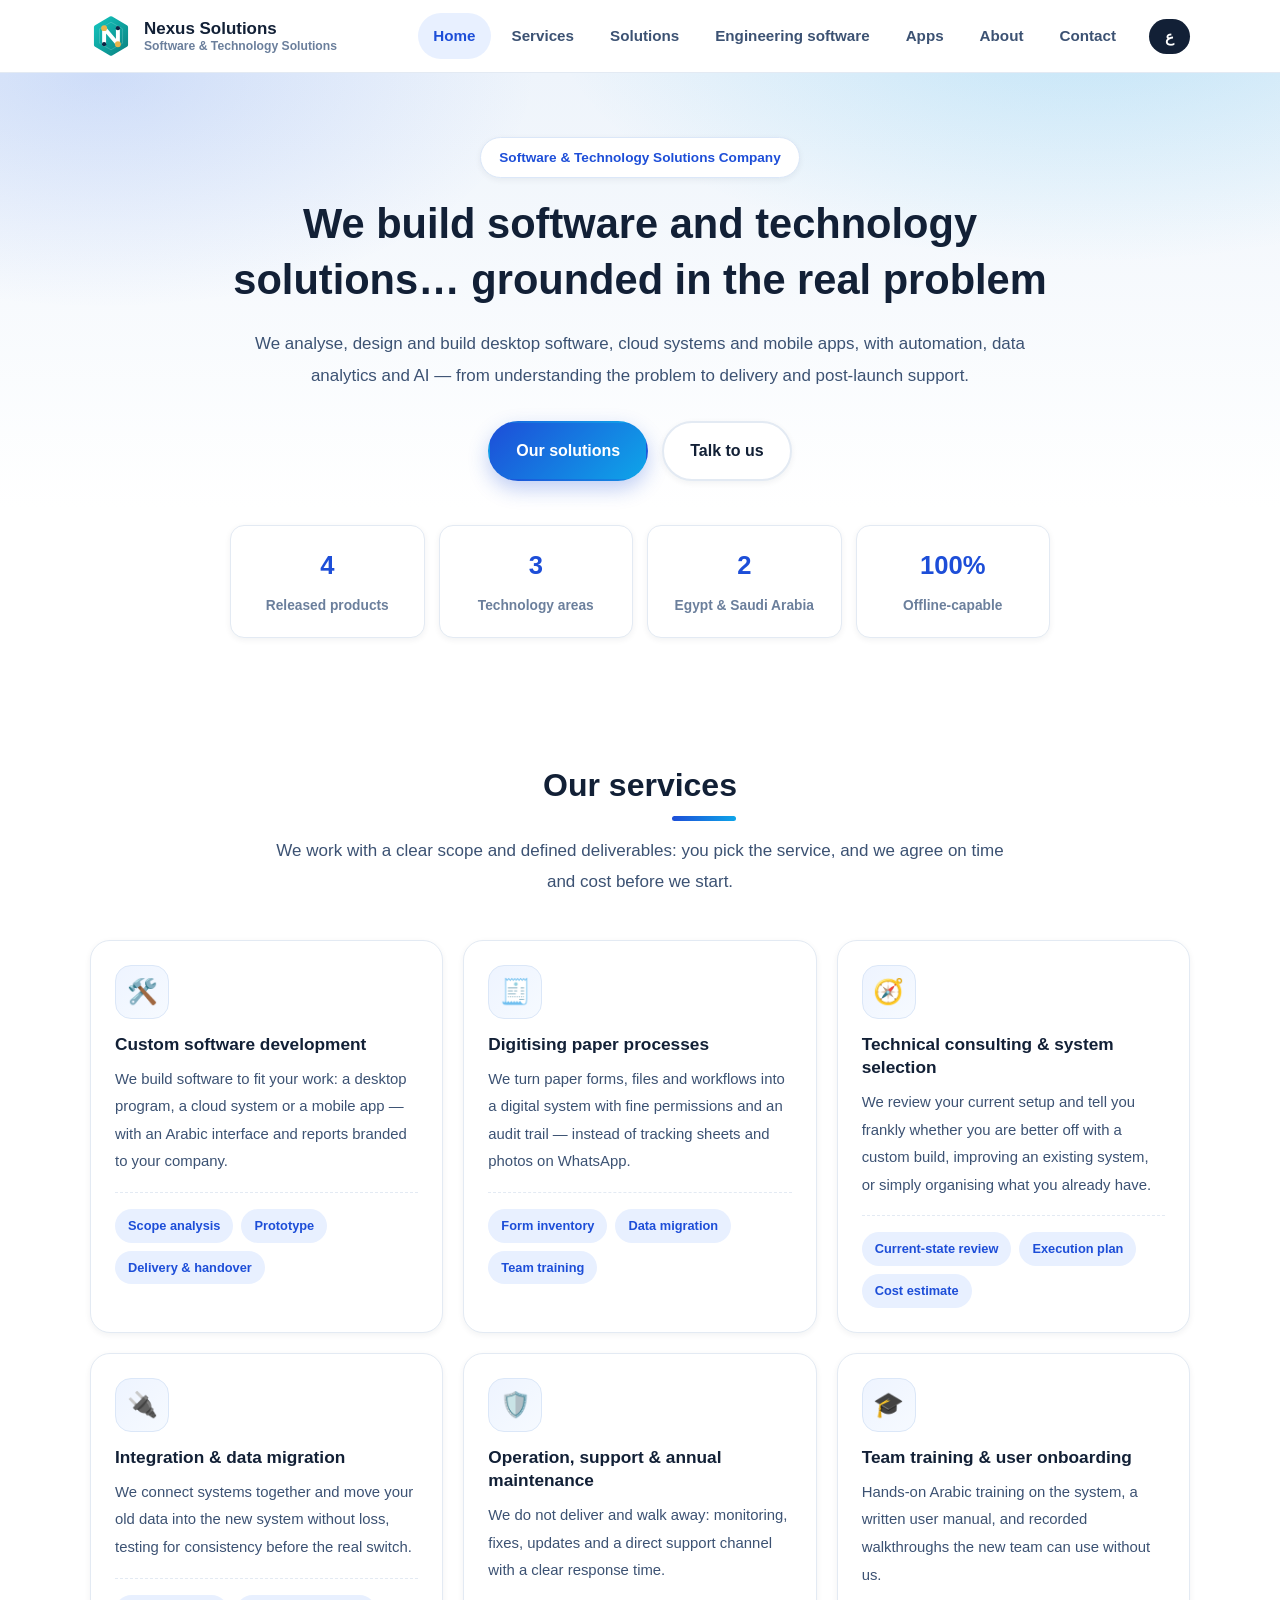
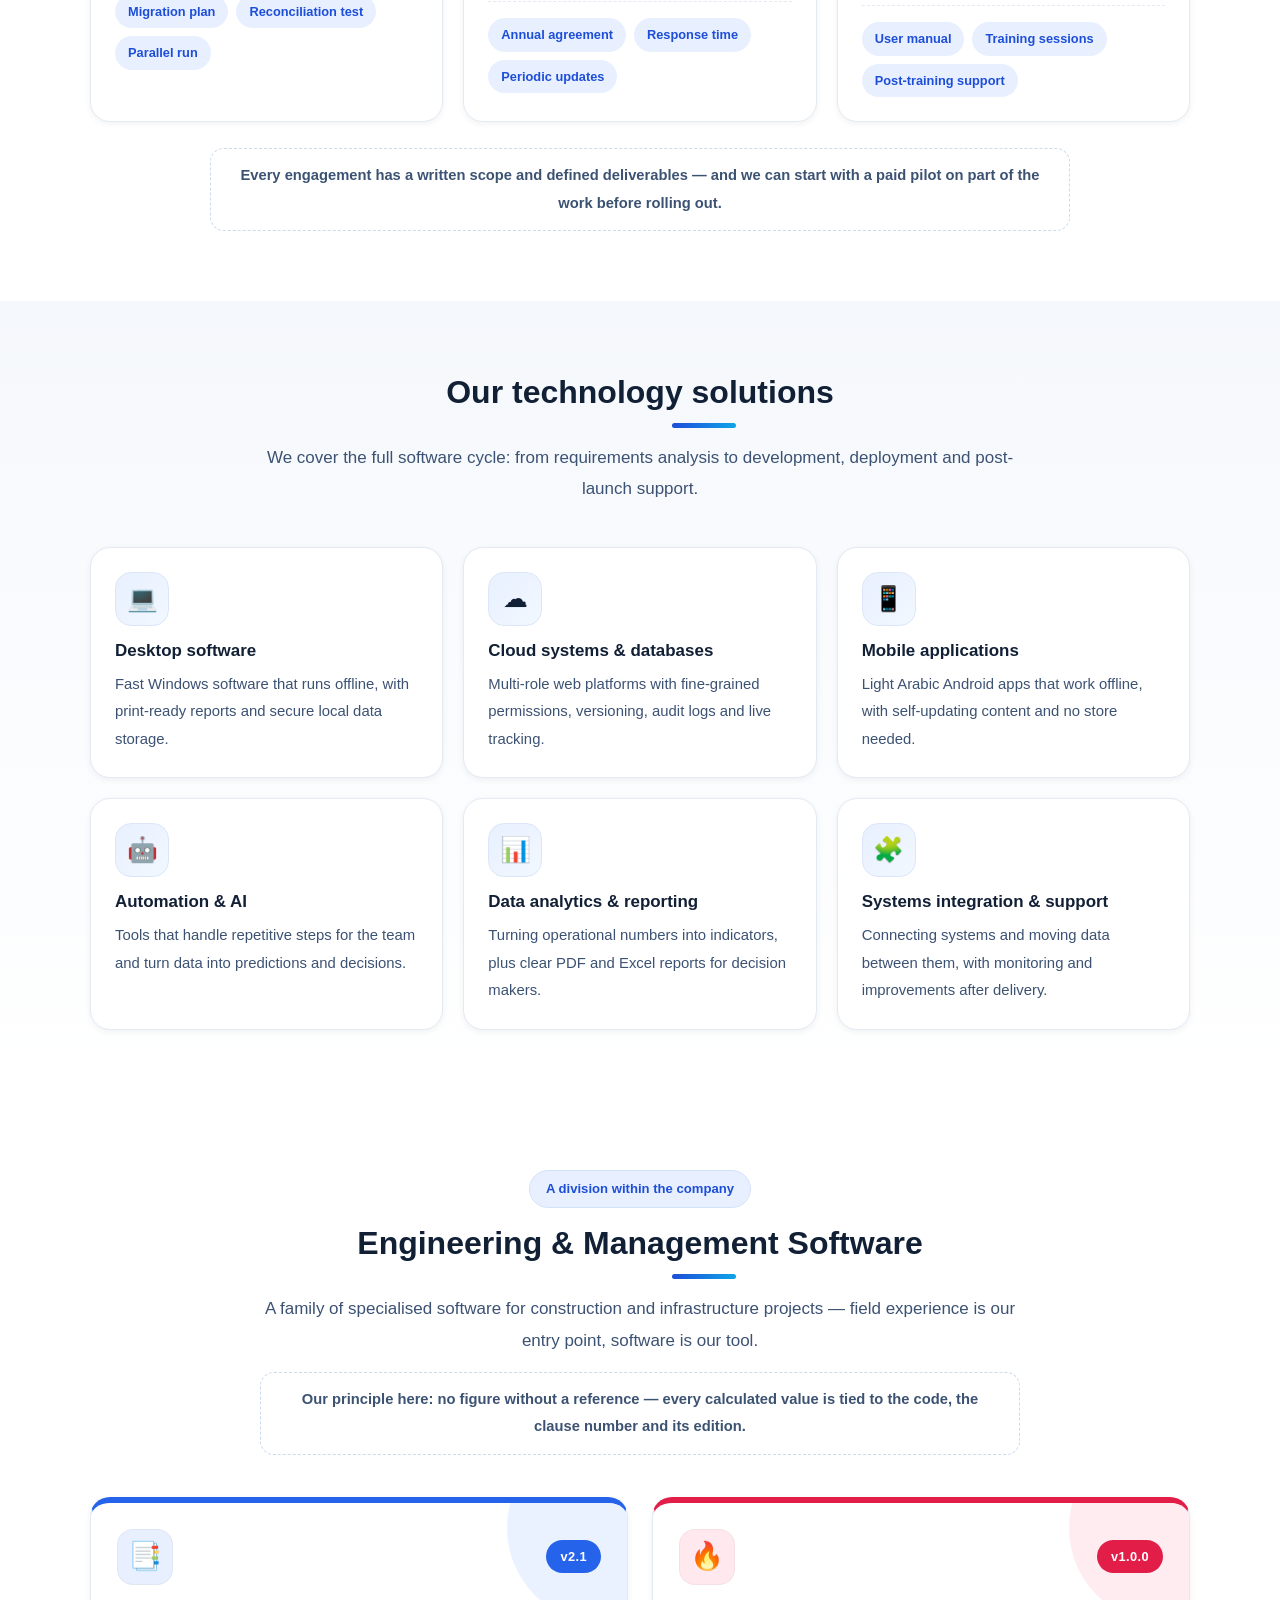
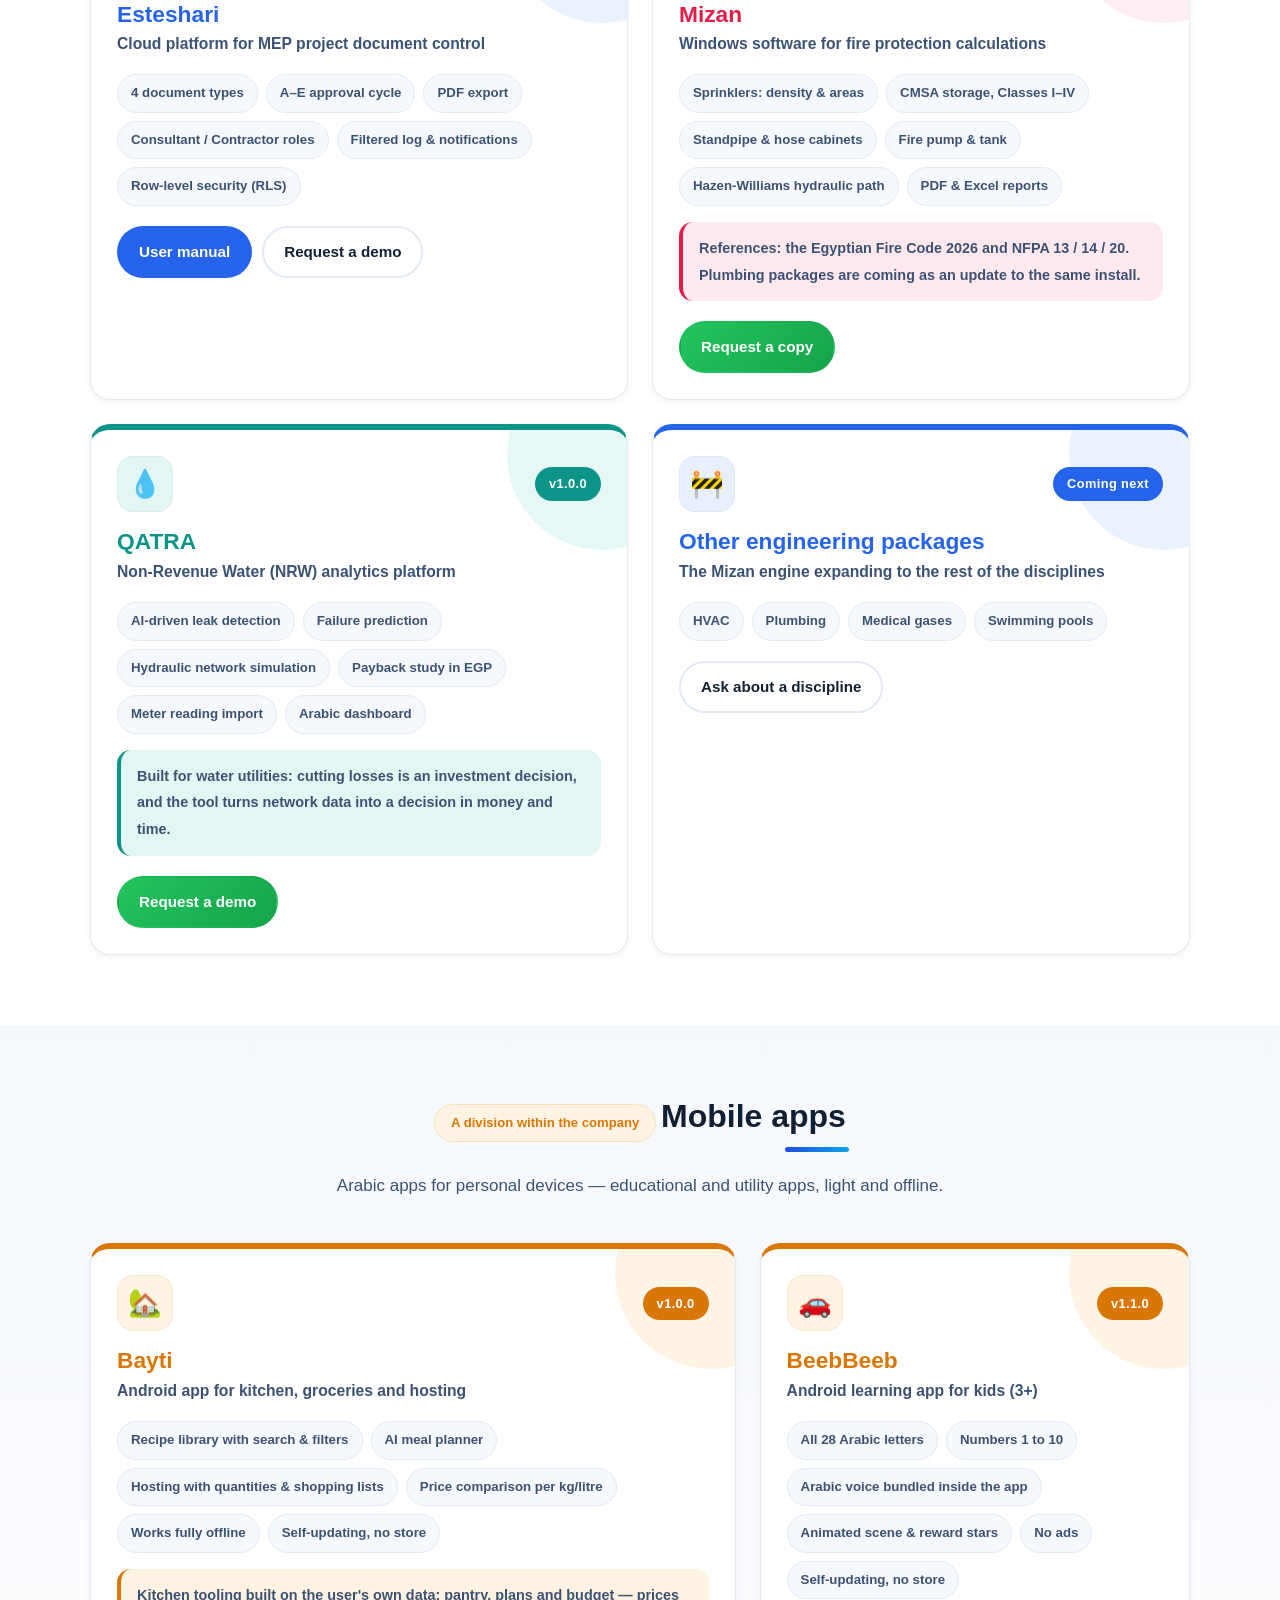
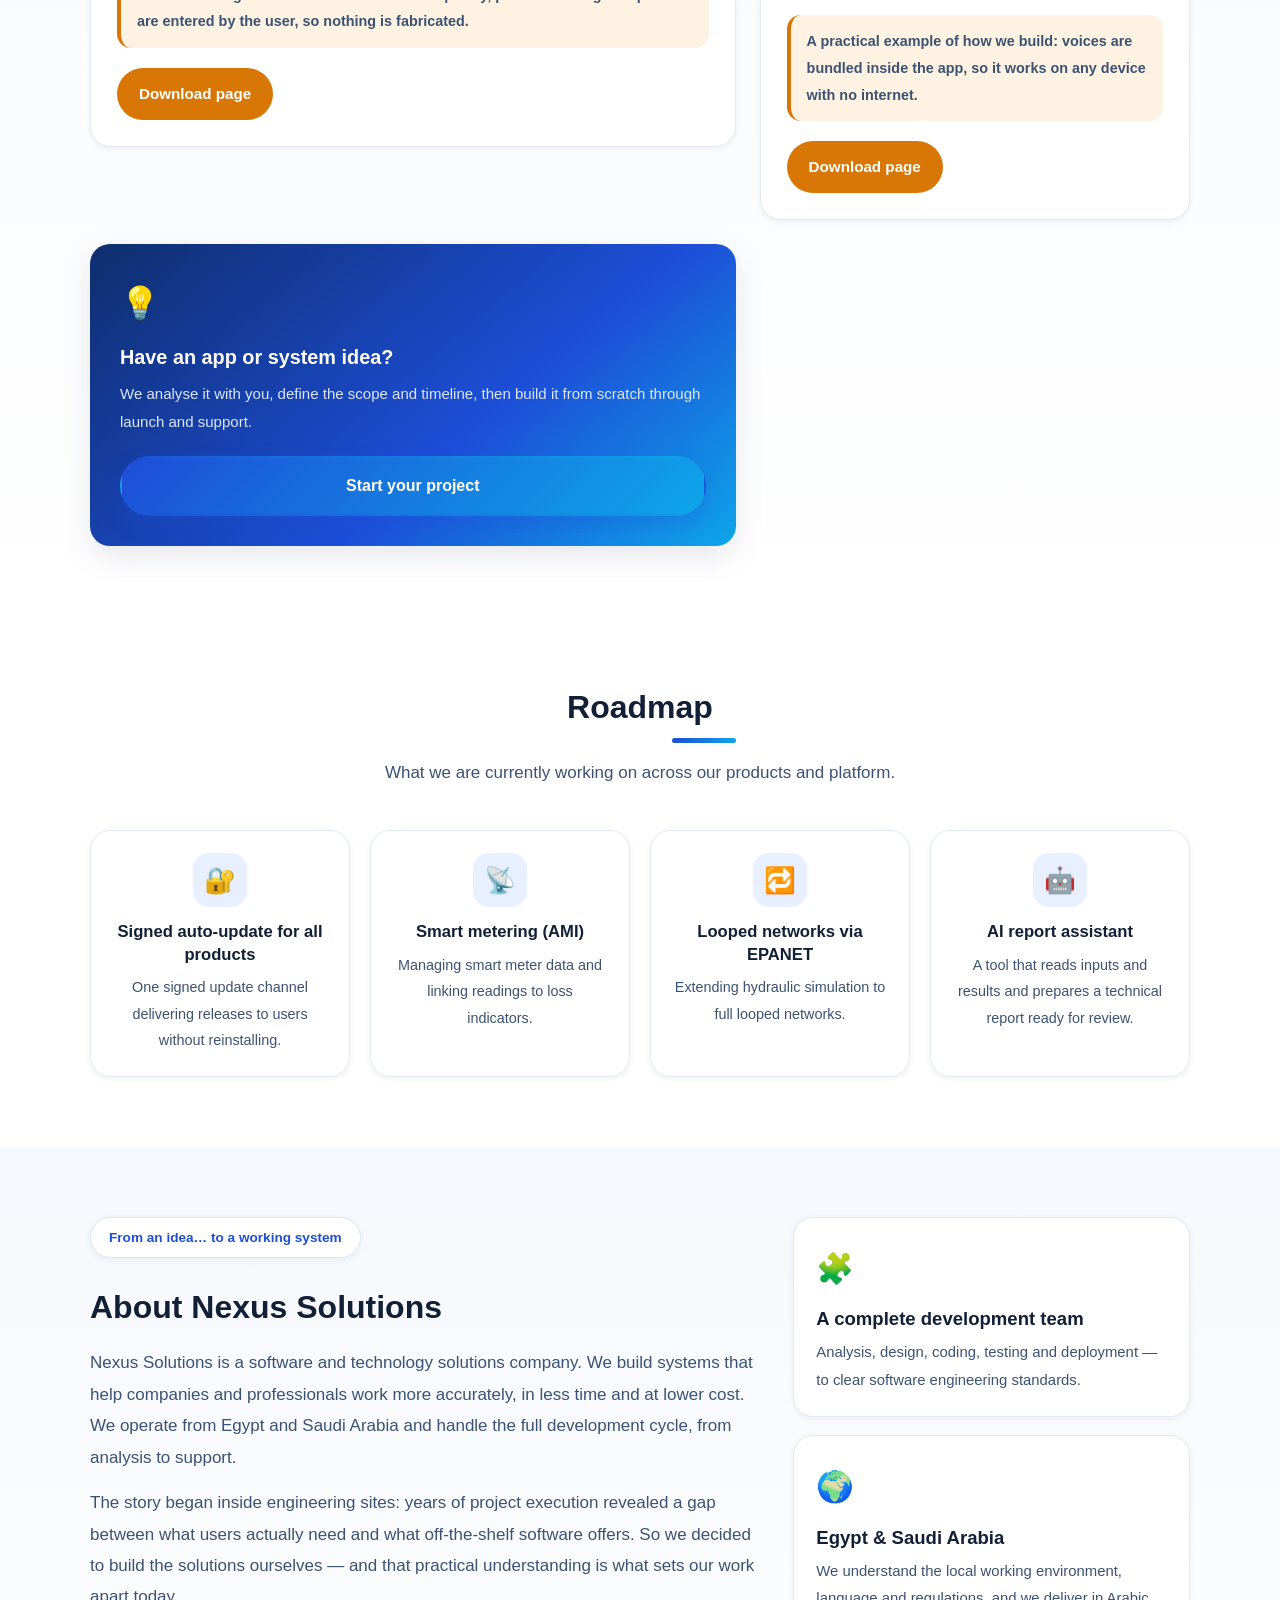
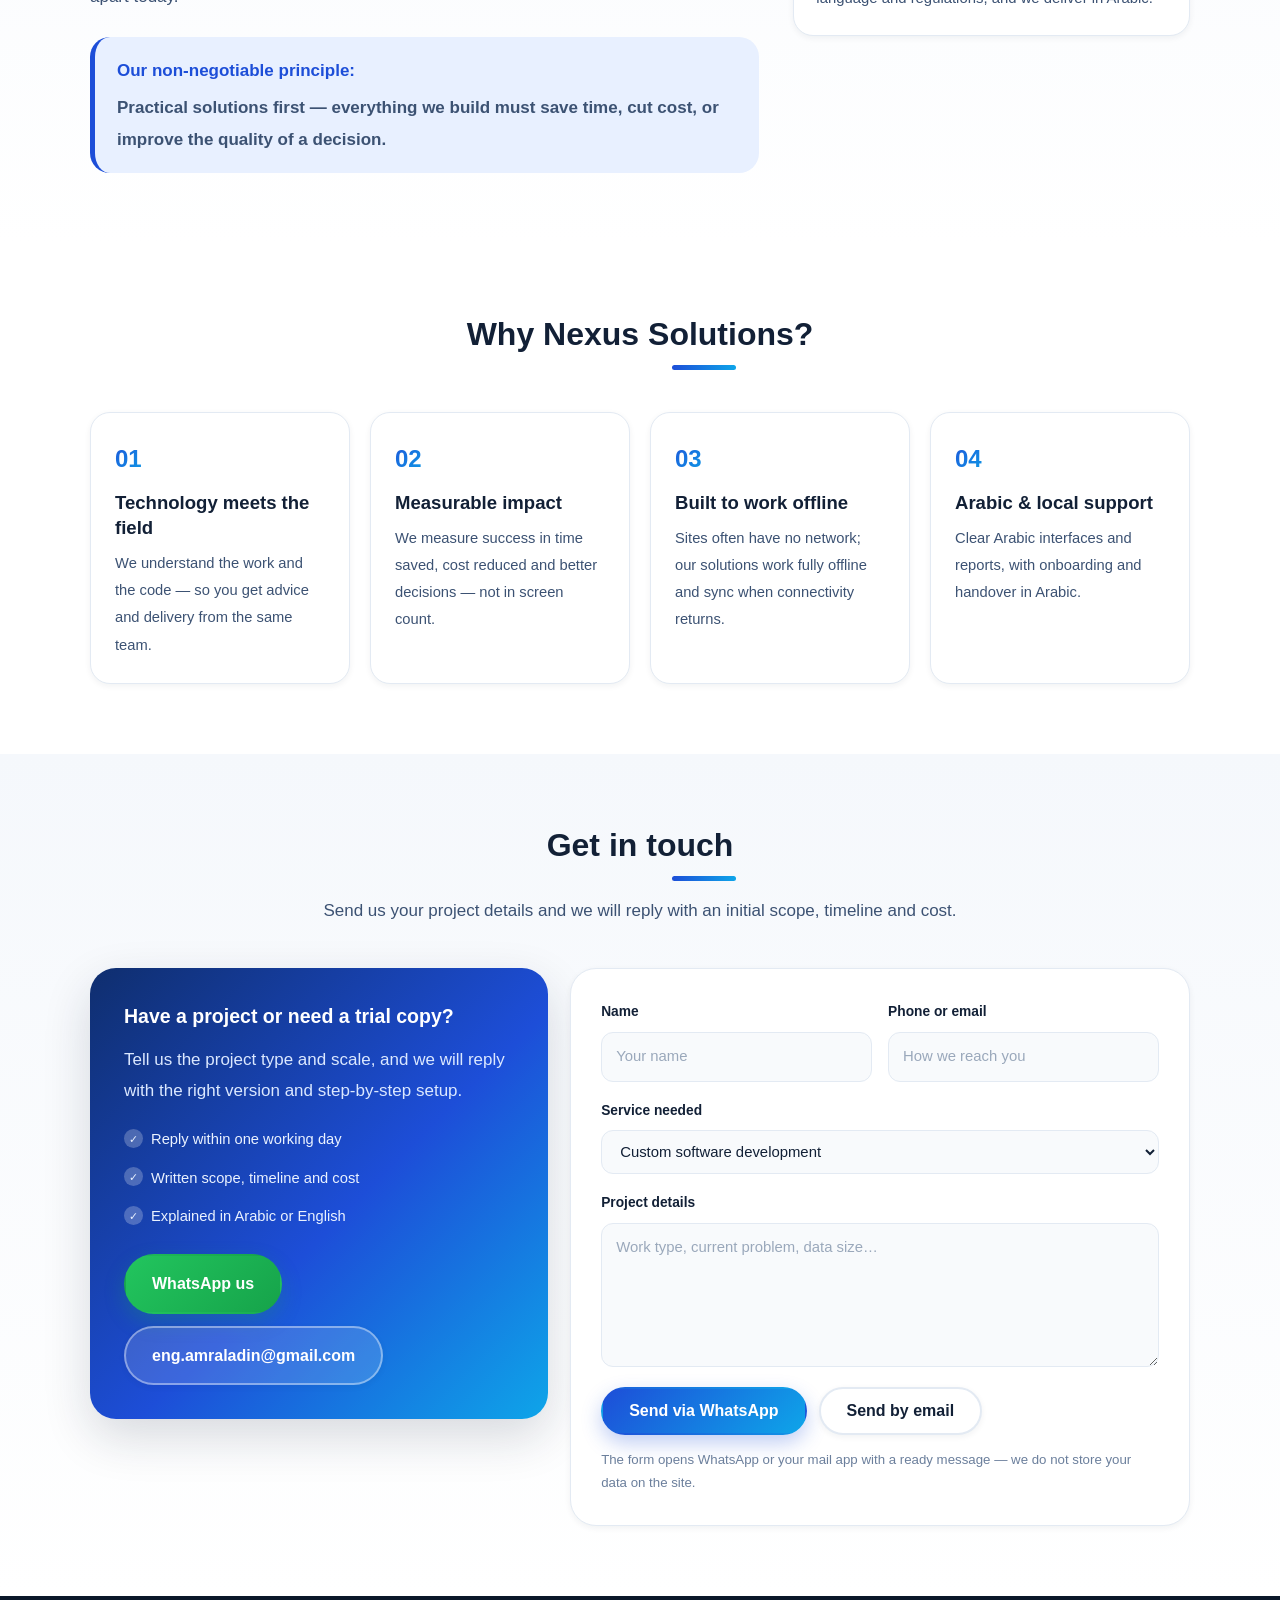
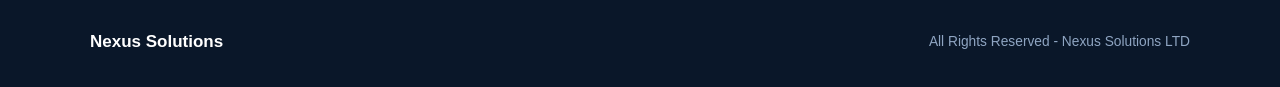
==== commit c4af84e7: "BeebBeeb 2.1.0: all Arabic letter names + words (boy & girl) with human Commons recordings; new kid " ====
--- a/index.html
+++ b/index.html
@@ -16,10 +16,10 @@
 <link rel="stylesheet" href="css/style.css">
 <script>document.documentElement.className += " js";</script>
 </head>
-<body>
+<body id="top">
 
 <!-- ===================== الهيدر ===================== -->
-<header class="site-header" id="top">
+<header class="site-header">
   <div class="wrap header-inner">
     <a class="brand" href="#top" aria-label="Nexus Solutions">
       <img src="logo.svg" alt="Nexus Solutions" class="brand-logo">
@@ -299,6 +299,27 @@
     </div>
 
     <div class="apps-grid">
+      <article class="product-card reveal" data-color="beeb">
+        <div class="p-head">
+          <span class="p-icon">🏡</span>
+          <span class="p-badge">v1.0.0</span>
+        </div>
+        <h3 data-ar="بيتي" data-en="Bayti">Bayti</h3>
+        <p class="p-kind" data-ar="تطبيق أندرويد لإدارة المطبخ والطعام والمشتريات والعزومات" data-en="Android app for kitchen, groceries and hosting">Android app for kitchen, groceries and hosting</p>
+        <ul class="p-tags">
+          <li data-ar="مكتبة وصفات مع بحث وفلاتر" data-en="Recipe library with search &amp; filters">Recipe library with search &amp; filters</li>
+          <li data-ar="تخطيط وجبات بالذكاء الاصطناعي" data-en="AI meal planner">AI meal planner</li>
+          <li data-ar="عزومات وحساب كميات وقوائم مشتريات" data-en="Hosting with quantities &amp; shopping lists">Hosting with quantities &amp; shopping lists</li>
+          <li data-ar="مقارنة أسعار وسعر الكيلو" data-en="Price comparison per kg/litre">Price comparison per kg/litre</li>
+          <li data-ar="يعمل بدون إنترنت" data-en="Works fully offline">Works fully offline</li>
+          <li data-ar="تحديث ذاتي بدون متجر" data-en="Self-updating, no store">Self-updating, no store</li>
+        </ul>
+        <p class="p-note" data-ar="أدوات إدارية للمطبخ مبنية على بيانات المستخدم نفسها: المخزون، الخطط، والميزانية — والأسعار بتتسجّل يدويًا فما فيش أي سعر مخترع." data-en="Kitchen tooling built on the user's own data: pantry, plans and budget — prices are entered by the user, so nothing is fabricated.">Kitchen tooling built on the user's own data: pantry, plans and budget — prices are entered by the user, so nothing is fabricated.</p>
+        <div class="p-actions">
+          <a class="btn small" href="apps/bayti/" data-ar="صفحة التحميل" data-en="Download page">Download page</a>
+        </div>
+      </article>
+
       <article class="product-card reveal" data-color="beeb">
         <div class="p-head">
           <span class="p-icon">🚗</span>
--- a/css/style.css
+++ b/css/style.css
@@ -37,6 +37,8 @@
 
 *{margin:0;padding:0;box-sizing:border-box}
 html{scroll-behavior:smooth;-webkit-text-size-adjust:100%}
+/* الأقسام تفضل تحت الهيدر الملزوق عند الانتقال بالروابط */
+section[id]{scroll-margin-top:84px}
 body{
   font-family:"Segoe UI","Noto Kufi Arabic",Tahoma,Arial,system-ui,sans-serif;
   color:var(--ink); background:var(--bg); line-height:1.85;
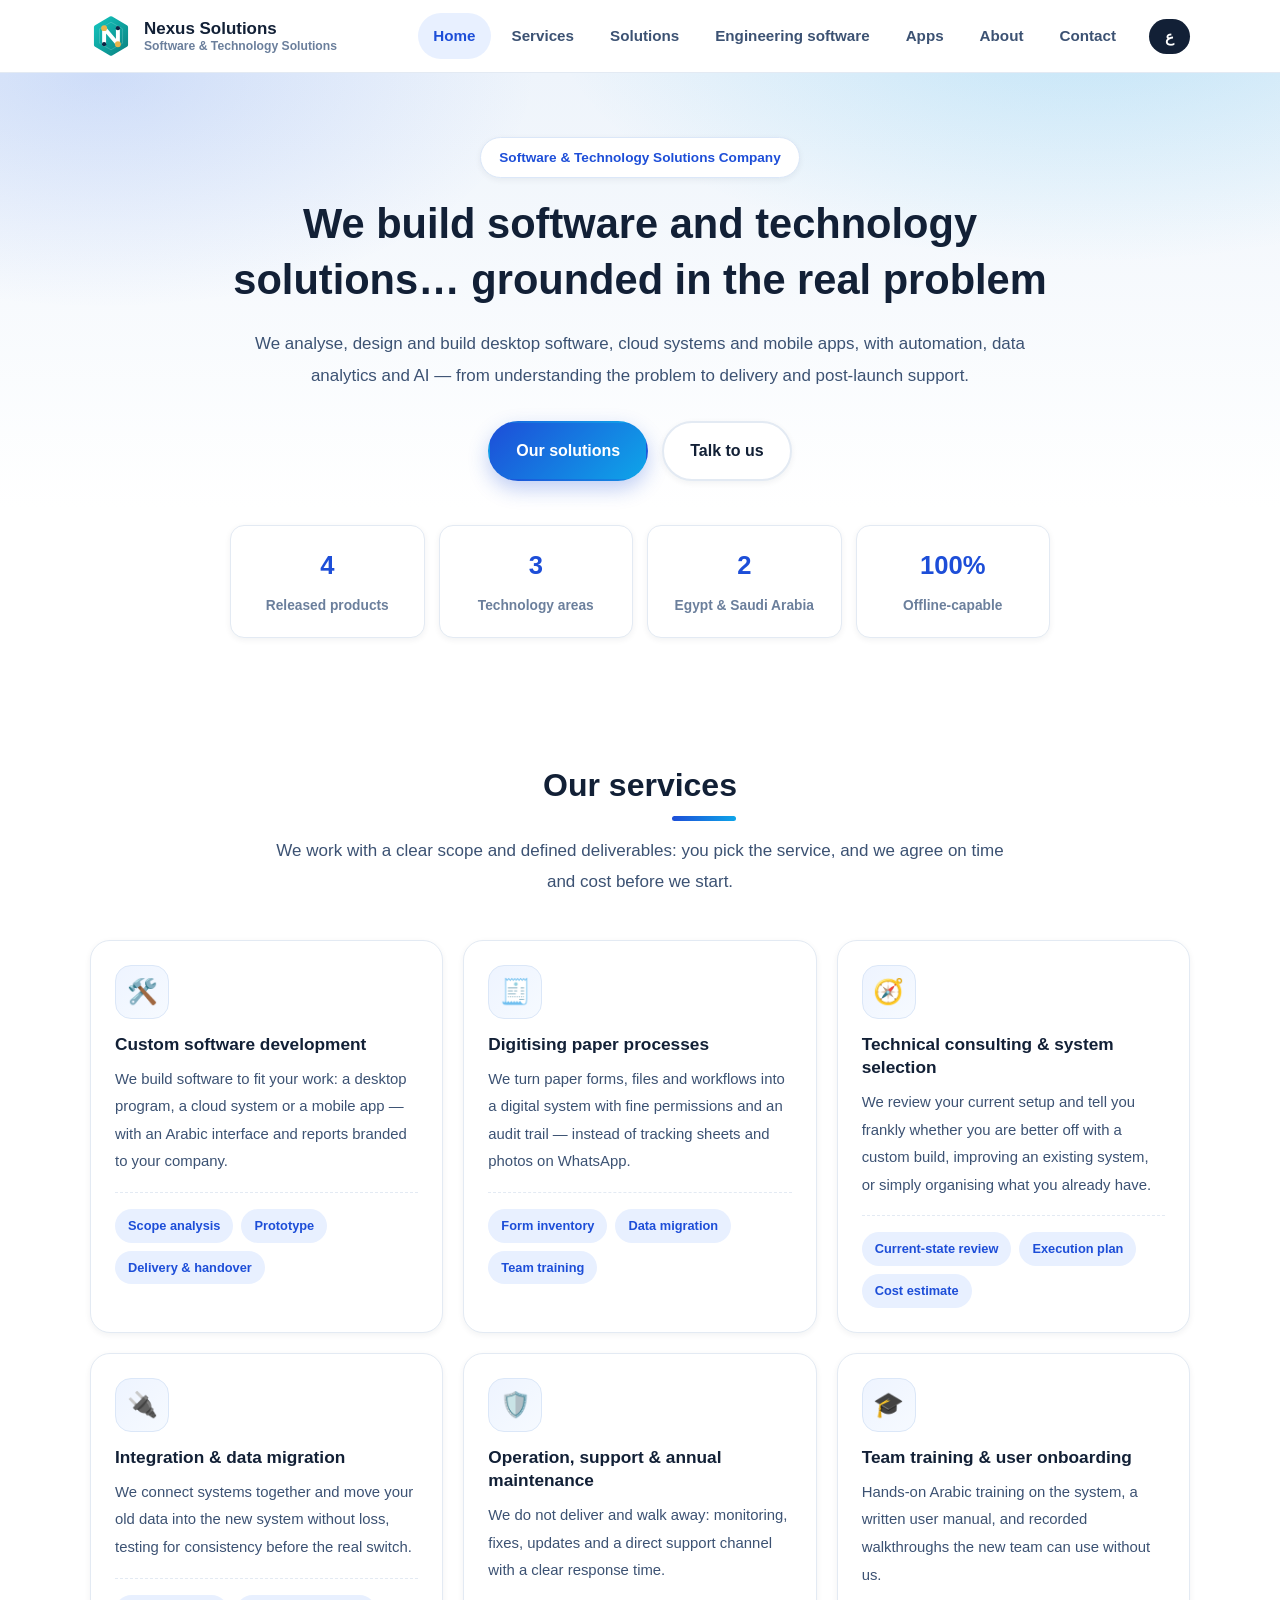
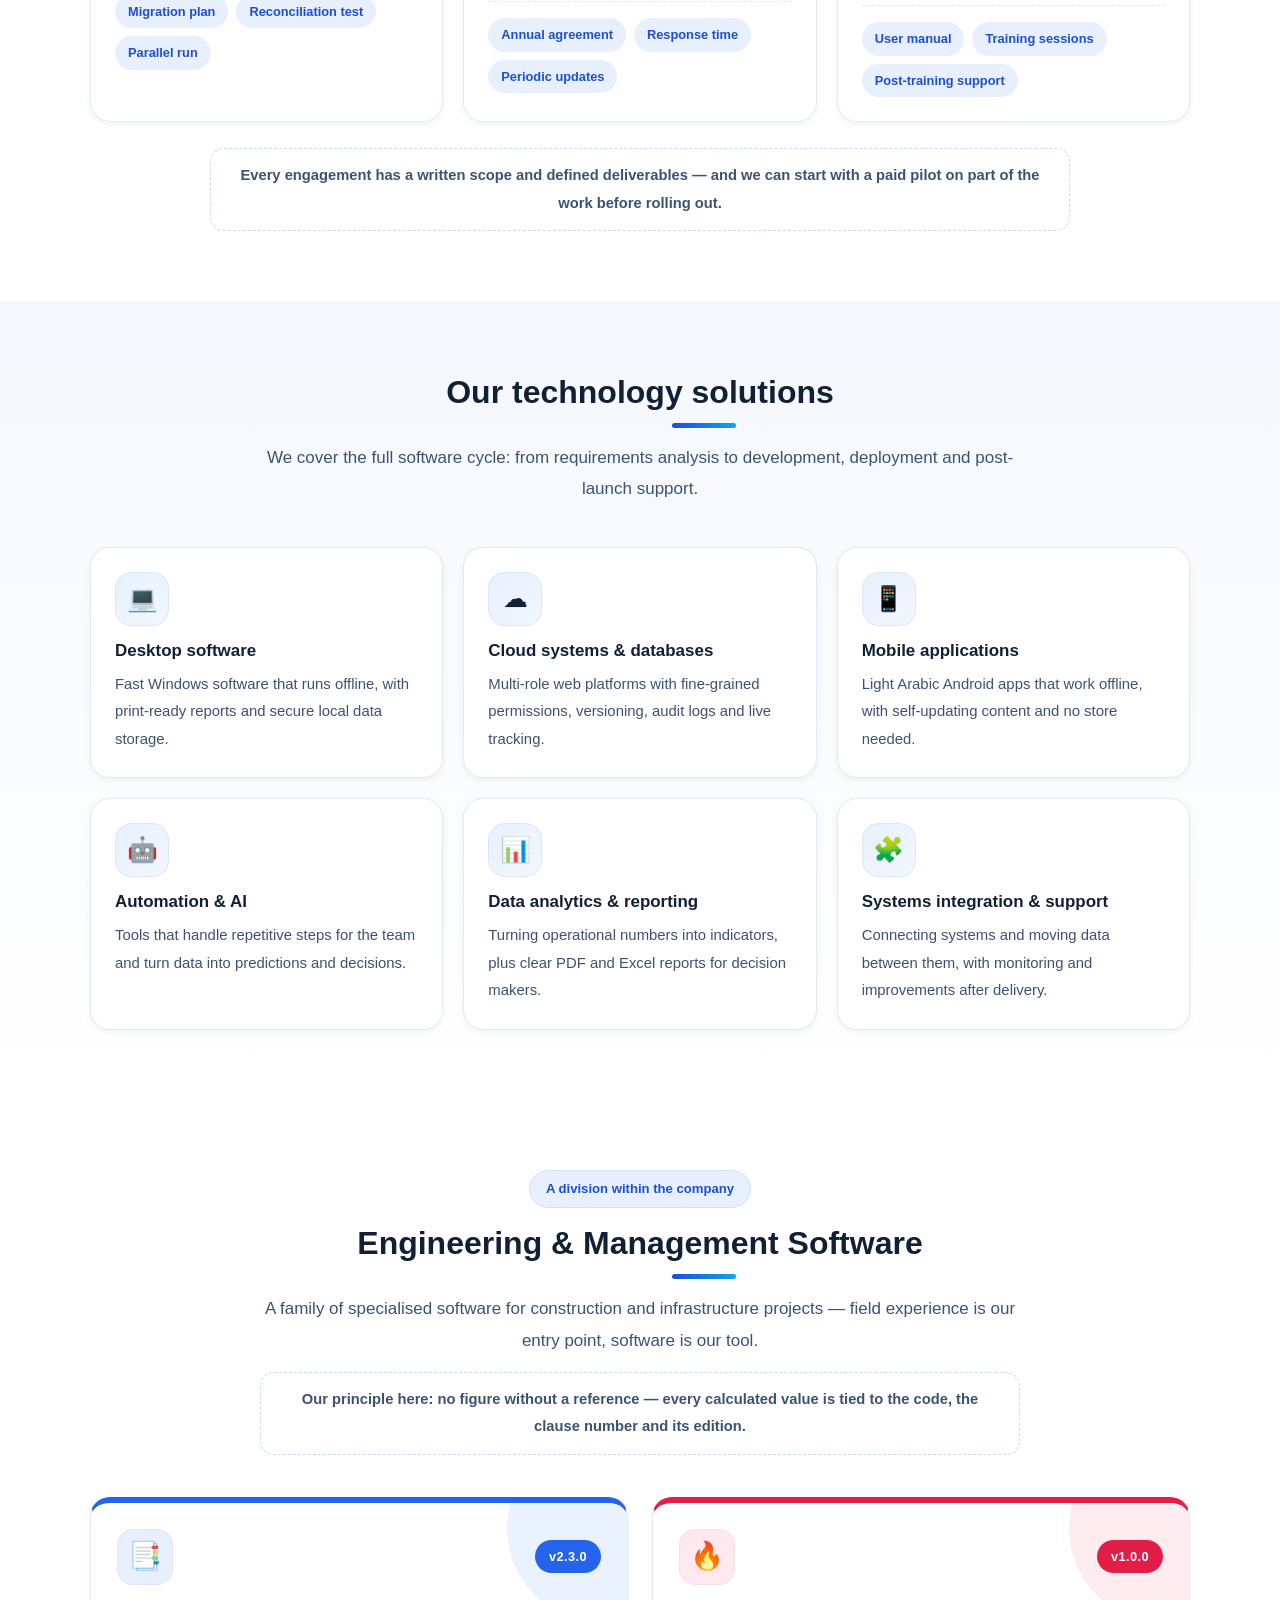
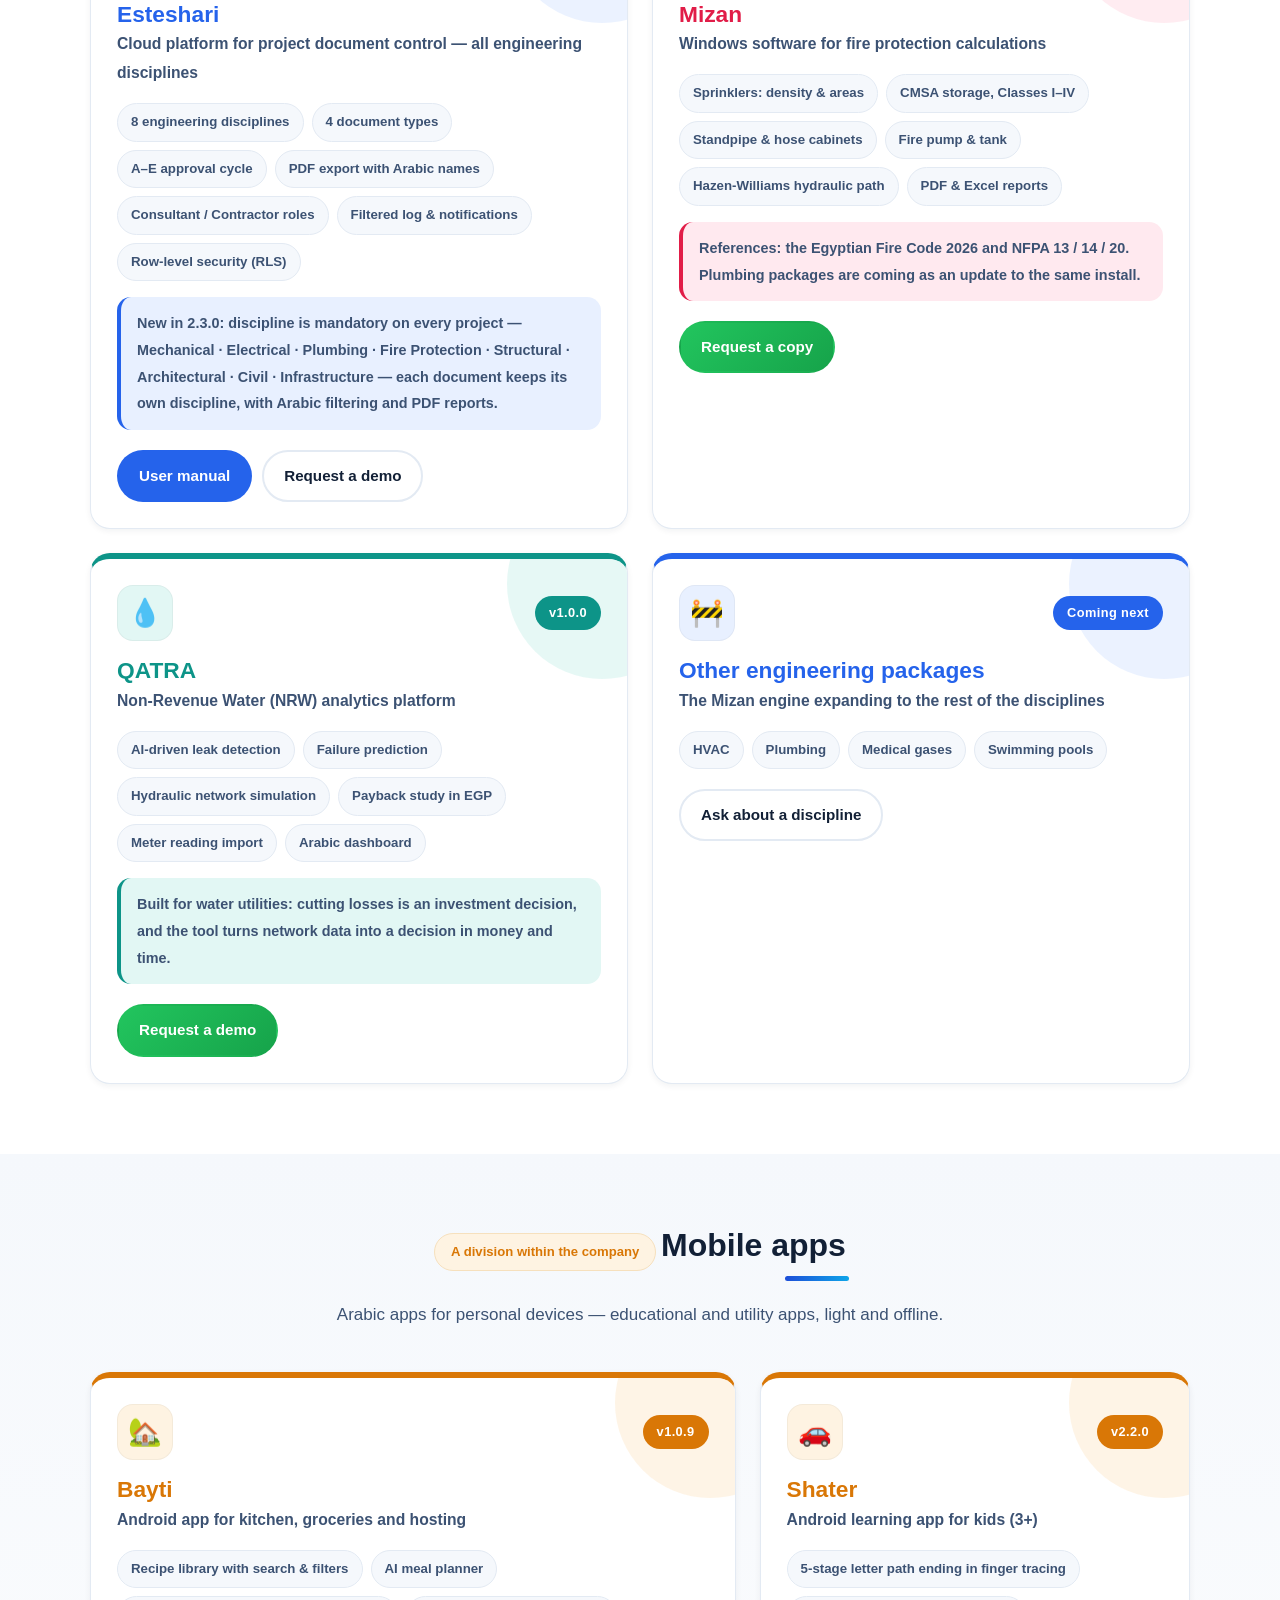
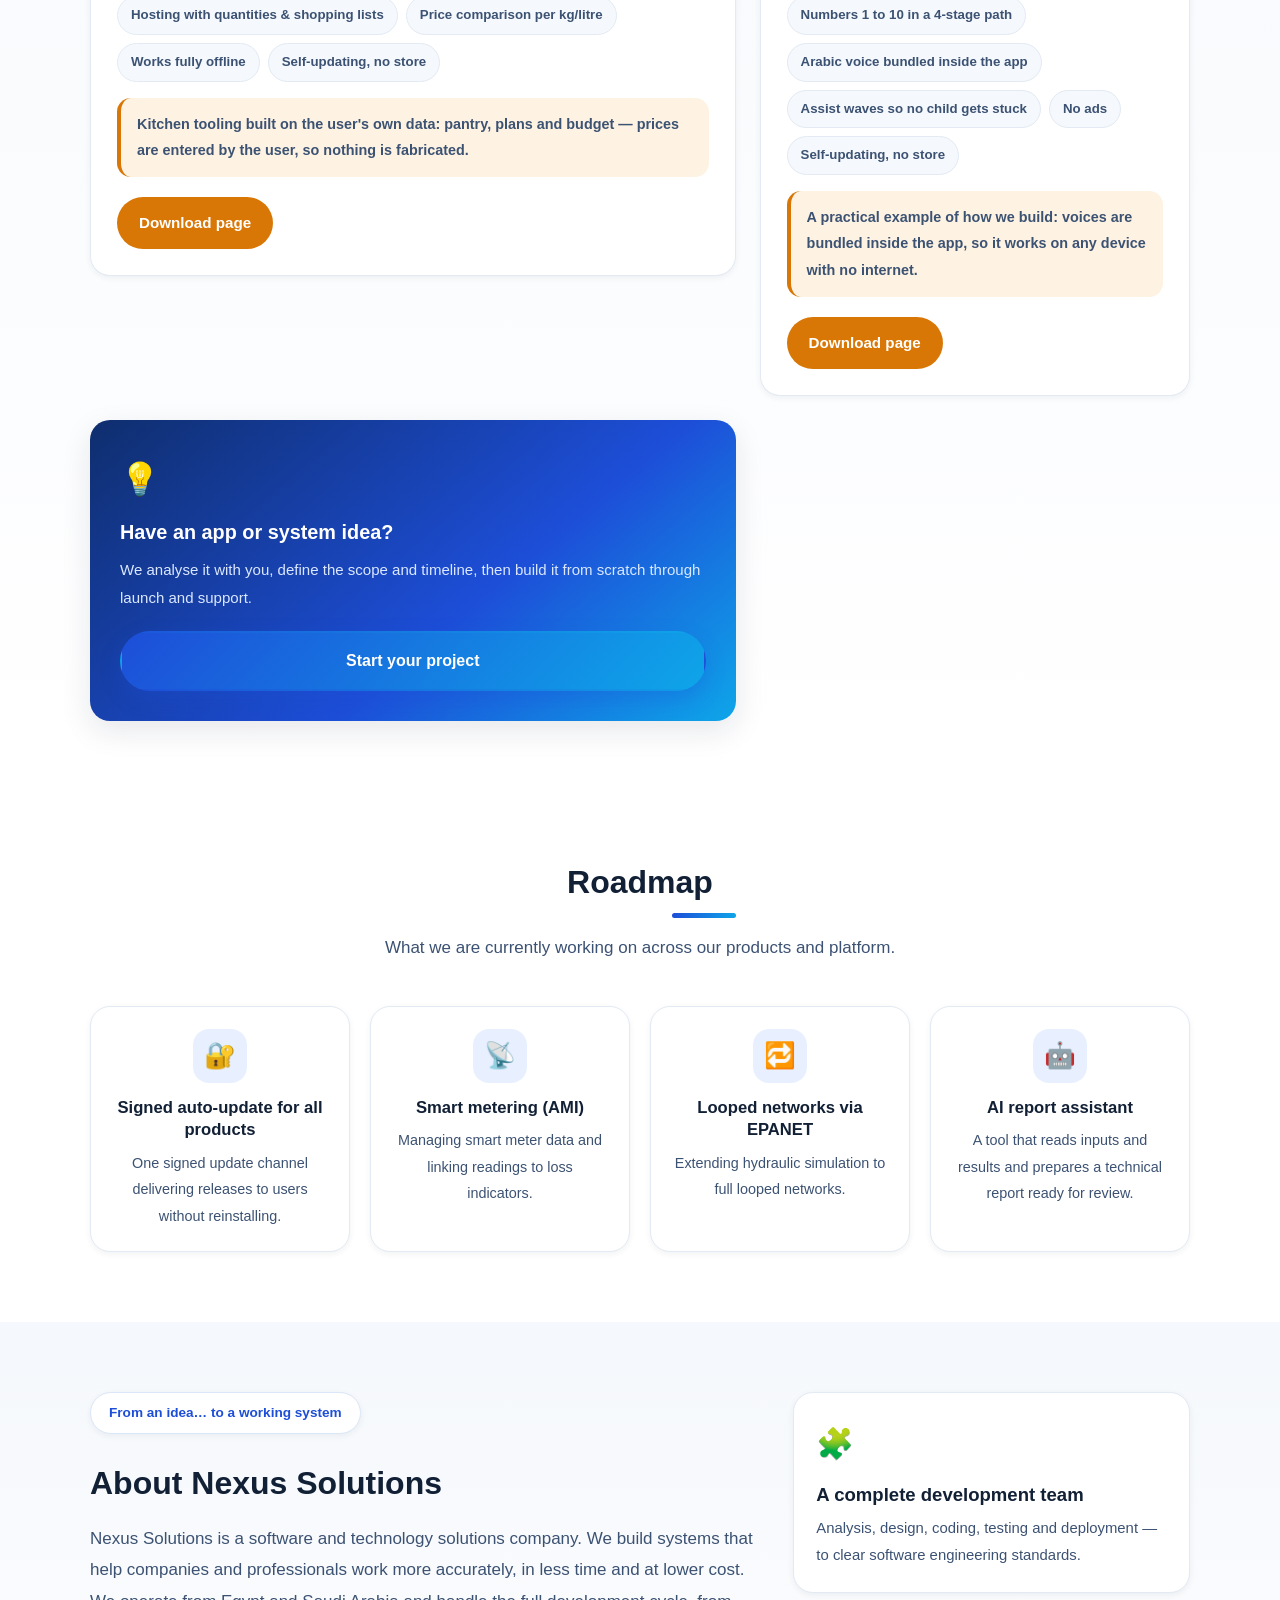
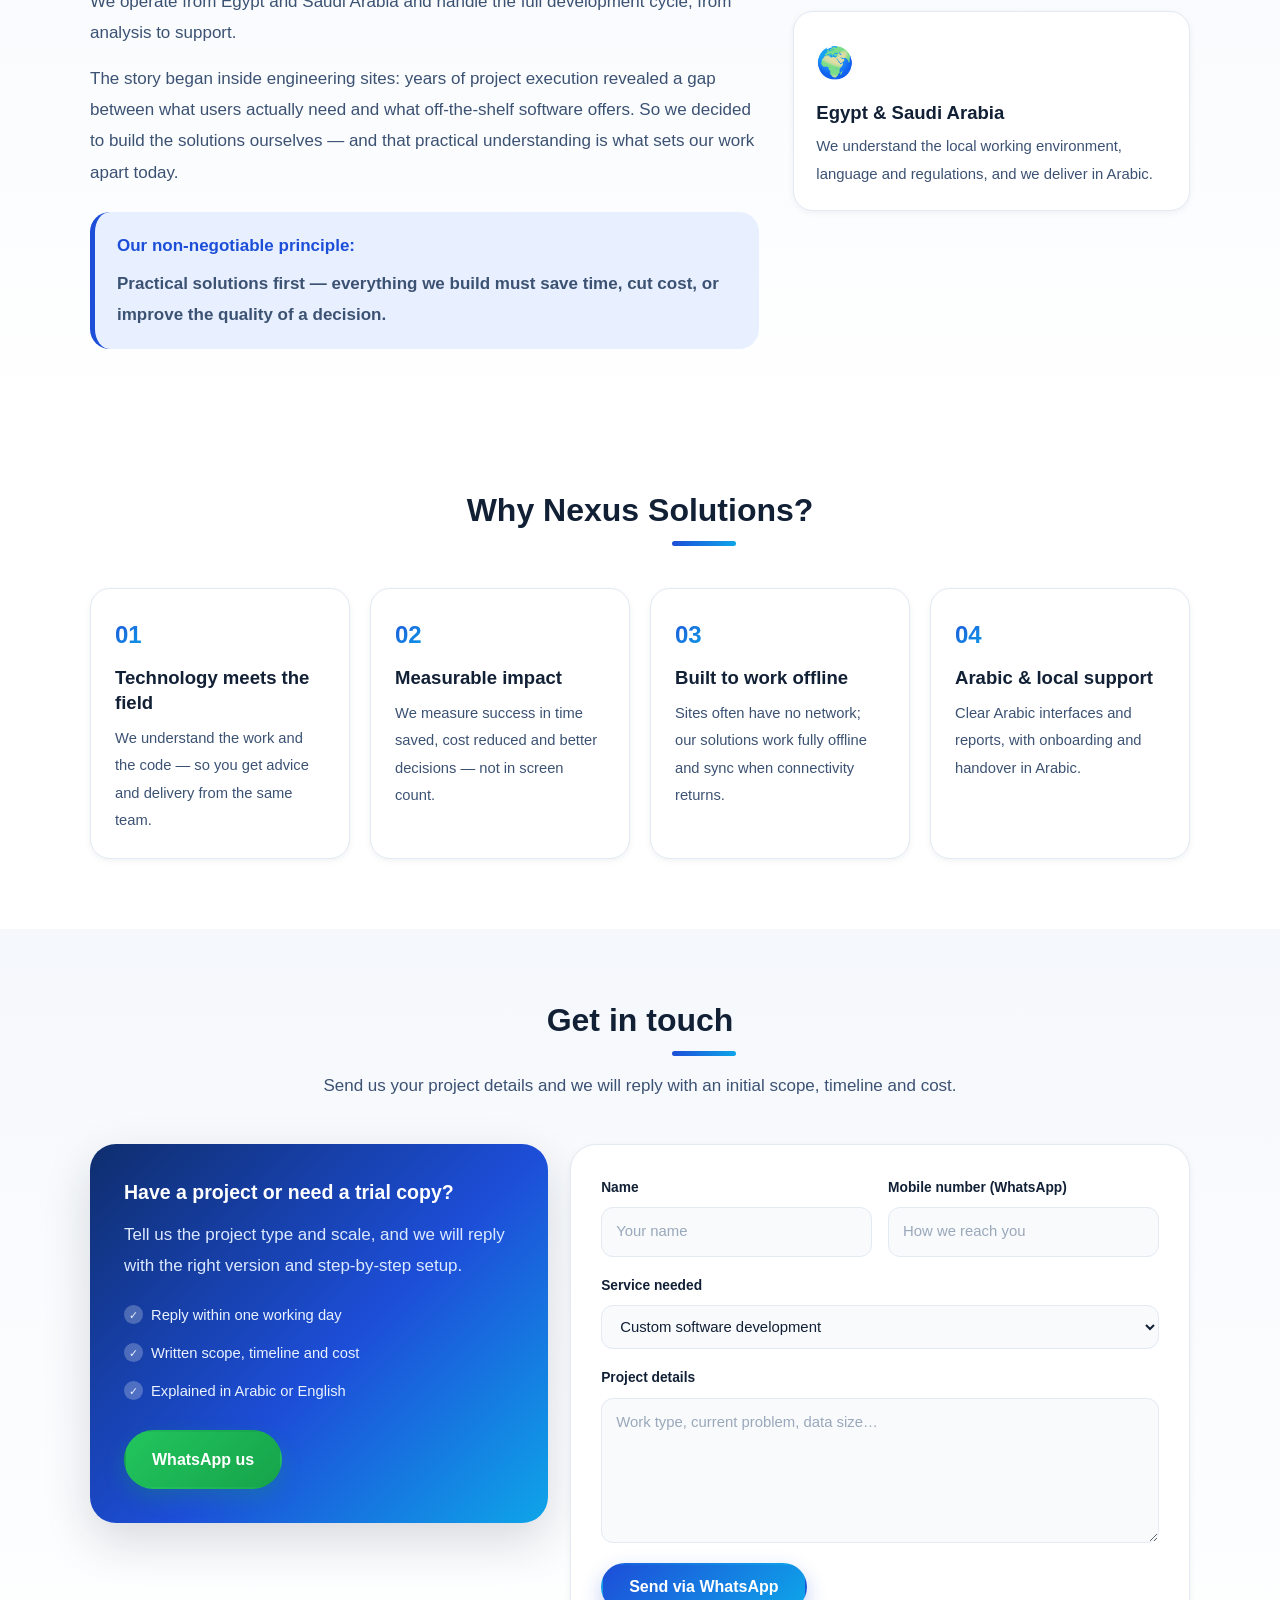
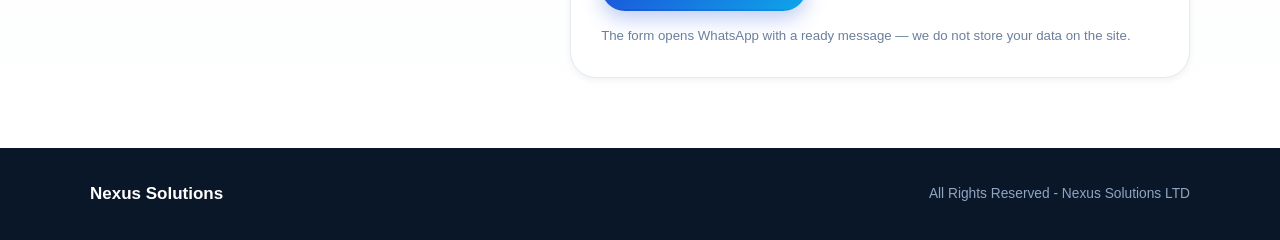
==== commit 1906b616: "Site: Esteshari v2.3.0 (all disciplines) + WhatsApp-only contact; sync Bayti 1.0.9 and Shater 2.2.0 " ====
--- a/index.html
+++ b/index.html
@@ -207,18 +207,20 @@
       <article class="product-card reveal" data-color="esteshari">
         <div class="p-head">
           <span class="p-icon">📑</span>
-          <span class="p-badge">v2.1</span>
+          <span class="p-badge">v2.3.0</span>
         </div>
         <h3 data-ar="إستشاري" data-en="Esteshari">Esteshari</h3>
-        <p class="p-kind" data-ar="منصة سحابية لإدارة مستندات مشاريع MEP" data-en="Cloud platform for MEP project document control">Cloud platform for MEP project document control</p>
+        <p class="p-kind" data-ar="منصة سحابية لإدارة مستندات المشاريع — كل التخصصات الهندسية" data-en="Cloud platform for project document control — all engineering disciplines">Cloud platform for project document control — all engineering disciplines</p>
         <ul class="p-tags">
+          <li data-ar="8 تخصصات هندسية" data-en="8 engineering disciplines">8 engineering disciplines</li>
           <li data-ar="أنواع مستندات 4" data-en="4 document types">4 document types</li>
           <li data-ar="دورة اعتماد A–E" data-en="A–E approval cycle">A–E approval cycle</li>
-          <li data-ar="تصدير PDF" data-en="PDF export">PDF export</li>
+          <li data-ar="تصدير PDF بالأسماء العربية" data-en="PDF export with Arabic names">PDF export with Arabic names</li>
           <li data-ar="أدوار Consultant / Contractor" data-en="Consultant / Contractor roles">Consultant / Contractor roles</li>
           <li data-ar="سجل بفلاتر وإشعارات" data-en="Filtered log &amp; notifications">Filtered log &amp; notifications</li>
           <li data-ar="أمان صفوف البيانات RLS" data-en="Row-level security (RLS)">Row-level security (RLS)</li>
         </ul>
+        <p class="p-note" data-ar="الجديد في 2.3.0: التخصص حقل إجباري على كل مشروع — ميكانيكا · كهرباء · سباكة · حماية حريق · إنشائي · معماري · مدني · بنية تحتية — وكل مستند يحتفظ بتخصصه، مع فلترة وتقارير PDF بالأسماء العربية." data-en="New in 2.3.0: discipline is mandatory on every project — Mechanical · Electrical · Plumbing · Fire Protection · Structural · Architectural · Civil · Infrastructure — each document keeps its own discipline, with Arabic filtering and PDF reports.">New in 2.3.0: discipline is mandatory on every project — Mechanical · Electrical · Plumbing · Fire Protection · Structural · Architectural · Civil · Infrastructure — each document keeps its own discipline, with Arabic filtering and PDF reports.</p>
         <div class="p-actions">
           <a class="btn small" href="docs/Esteshari-User-Manual.pdf" target="_blank" rel="noopener" data-ar="دليل الاستخدام" data-en="User manual">User manual</a>
           <a class="btn small ghost wa-link" href="#" data-ar="اطلب عرضًا" data-en="Request a demo">Request a demo</a>
@@ -302,7 +304,7 @@
       <article class="product-card reveal" data-color="beeb">
         <div class="p-head">
           <span class="p-icon">🏡</span>
-          <span class="p-badge">v1.0.0</span>
+          <span class="p-badge" data-ver="apps/bayti/manifest.json">v1.0.9</span>
         </div>
         <h3 data-ar="بيتي" data-en="Bayti">Bayti</h3>
         <p class="p-kind" data-ar="تطبيق أندرويد لإدارة المطبخ والطعام والمشتريات والعزومات" data-en="Android app for kitchen, groceries and hosting">Android app for kitchen, groceries and hosting</p>
@@ -323,21 +325,21 @@
       <article class="product-card reveal" data-color="beeb">
         <div class="p-head">
           <span class="p-icon">🚗</span>
-          <span class="p-badge">v1.1.0</span>
-        </div>
-        <h3 data-ar="بيب بيب" data-en="BeebBeeb">BeebBeeb</h3>
+          <span class="p-badge" data-ver="apps/shater/manifest.json">v2.2.0</span>
+        </div>
+        <h3 data-ar="شاطر" data-en="Shater">Shater</h3>
         <p class="p-kind" data-ar="تطبيق أندرويد تعليمي للأطفال (من 3 سنوات)" data-en="Android learning app for kids (3+)">Android learning app for kids (3+)</p>
         <ul class="p-tags">
-          <li data-ar="الحروف الثمانية والعشرون" data-en="All 28 Arabic letters">All 28 Arabic letters</li>
-          <li data-ar="الأرقام من 1 إلى 10" data-en="Numbers 1 to 10">Numbers 1 to 10</li>
+          <li data-ar="مسار ٥ مراحل لكل حرف ينتهي بتتبّع بالإصبع" data-en="5-stage letter path ending in finger tracing">5-stage letter path ending in finger tracing</li>
+          <li data-ar="الأرقام من 1 إلى 10 في 4 مراحل" data-en="Numbers 1 to 10 in a 4-stage path">Numbers 1 to 10 in a 4-stage path</li>
           <li data-ar="نطق عربي مضمون داخل التطبيق" data-en="Arabic voice bundled inside the app">Arabic voice bundled inside the app</li>
-          <li data-ar="مشهد متحرك ونجوم مكافأة" data-en="Animated scene &amp; reward stars">Animated scene &amp; reward stars</li>
+          <li data-ar="موجات مساعدة لا تترك الطفل عالقًا" data-en="Assist waves so no child gets stuck">Assist waves so no child gets stuck</li>
           <li data-ar="بدون إعلانات" data-en="No ads">No ads</li>
           <li data-ar="تحديث ذاتي بدون متجر" data-en="Self-updating, no store">Self-updating, no store</li>
         </ul>
         <p class="p-note" data-ar="مثال عملي على أسلوبنا: نبنيه للأطفال بأصوات مدرجة داخل التطبيق، فيعمل على أي جهاز بدون إنترنت." data-en="A practical example of how we build: voices are bundled inside the app, so it works on any device with no internet.">A practical example of how we build: voices are bundled inside the app, so it works on any device with no internet.</p>
         <div class="p-actions">
-          <a class="btn small" href="apps/beebeeb/" data-ar="صفحة التحميل" data-en="Download page">Download page</a>
+          <a class="btn small" href="apps/shater/" data-ar="صفحة التحميل" data-en="Download page">Download page</a>
         </div>
       </article>
 
@@ -461,7 +463,6 @@
         </ul>
         <div class="contact-actions">
           <a class="btn wa-link" href="#" data-ar="واتساب مباشر" data-en="WhatsApp us">WhatsApp us</a>
-          <a class="btn ghost" href="mailto:eng.amraladin@gmail.com">eng.amraladin@gmail.com</a>
         </div>
       </aside>
 
@@ -472,7 +473,7 @@
             <input type="text" id="cf-name" name="name" autocomplete="name" data-ar-ph="اكتب اسمك" data-en-ph="Your name">
           </label>
           <label class="cf-field">
-            <span class="cf-label" data-ar="الموبايل أو الإيميل" data-en="Phone or email">Phone or email</span>
+            <span class="cf-label" data-ar="رقم الموبايل (واتساب)" data-en="Mobile number (WhatsApp)">Mobile number (WhatsApp)</span>
             <input type="text" id="cf-contact" name="contact" autocomplete="tel" data-ar-ph="للرد عليك عليه" data-en-ph="How we reach you">
           </label>
           <label class="cf-field full">
@@ -484,7 +485,7 @@
               <option data-ar="تكامل وترحيل البيانات" data-en="Integration &amp; data migration">Integration &amp; data migration</option>
               <option data-ar="تشغيل ودعم وصيانة سنوية" data-en="Operation, support &amp; annual maintenance">Operation, support &amp; annual maintenance</option>
               <option data-ar="تدريب الفرق وتهيئة المستخدمين" data-en="Team training &amp; user onboarding">Team training &amp; user onboarding</option>
-              <option data-ar="منتج جاهز (إستشاري / ميزان / قطرة / بيب بيب)" data-en="A ready product (Esteshari / Mizan / QATRA / BeebBeeb)">A ready product (Esteshari / Mizan / QATRA / BeebBeeb)</option>
+              <option data-ar="منتج جاهز (إستشاري / ميزان / قطرة / شاطر)" data-en="A ready product (Esteshari / Mizan / QATRA / Shater)">A ready product (Esteshari / Mizan / QATRA / Shater)</option>
               <option data-ar="غير ذلك" data-en="Something else">Something else</option>
             </select>
           </label>
@@ -495,9 +496,8 @@
         </div>
         <div class="cf-actions">
           <button type="submit" class="btn primary" data-ar="إرسال عبر واتساب" data-en="Send via WhatsApp">Send via WhatsApp</button>
-          <button type="button" class="btn ghost" id="cfMail" data-ar="إرسال بالبريد" data-en="Send by email">Send by email</button>
-        </div>
-        <p class="cf-hint" data-ar="النموذج يفتح واتساب أو بريدك برسالة مجهّزة — ولا نحتفظ ببياناتك على الموقع." data-en="The form opens WhatsApp or your mail app with a ready message — we do not store your data on the site.">The form opens WhatsApp or your mail app with a ready message — we do not store your data on the site.</p>
+        </div>
+        <p class="cf-hint" data-ar="النموذج يفتح واتساب برسالة مجهّزة — ولا نحتفظ ببياناتك على الموقع." data-en="The form opens WhatsApp with a ready message — we do not store your data on the site.">The form opens WhatsApp with a ready message — we do not store your data on the site.</p>
         <p class="cf-msg" id="cfMsg" hidden></p>
       </form>
     </div>
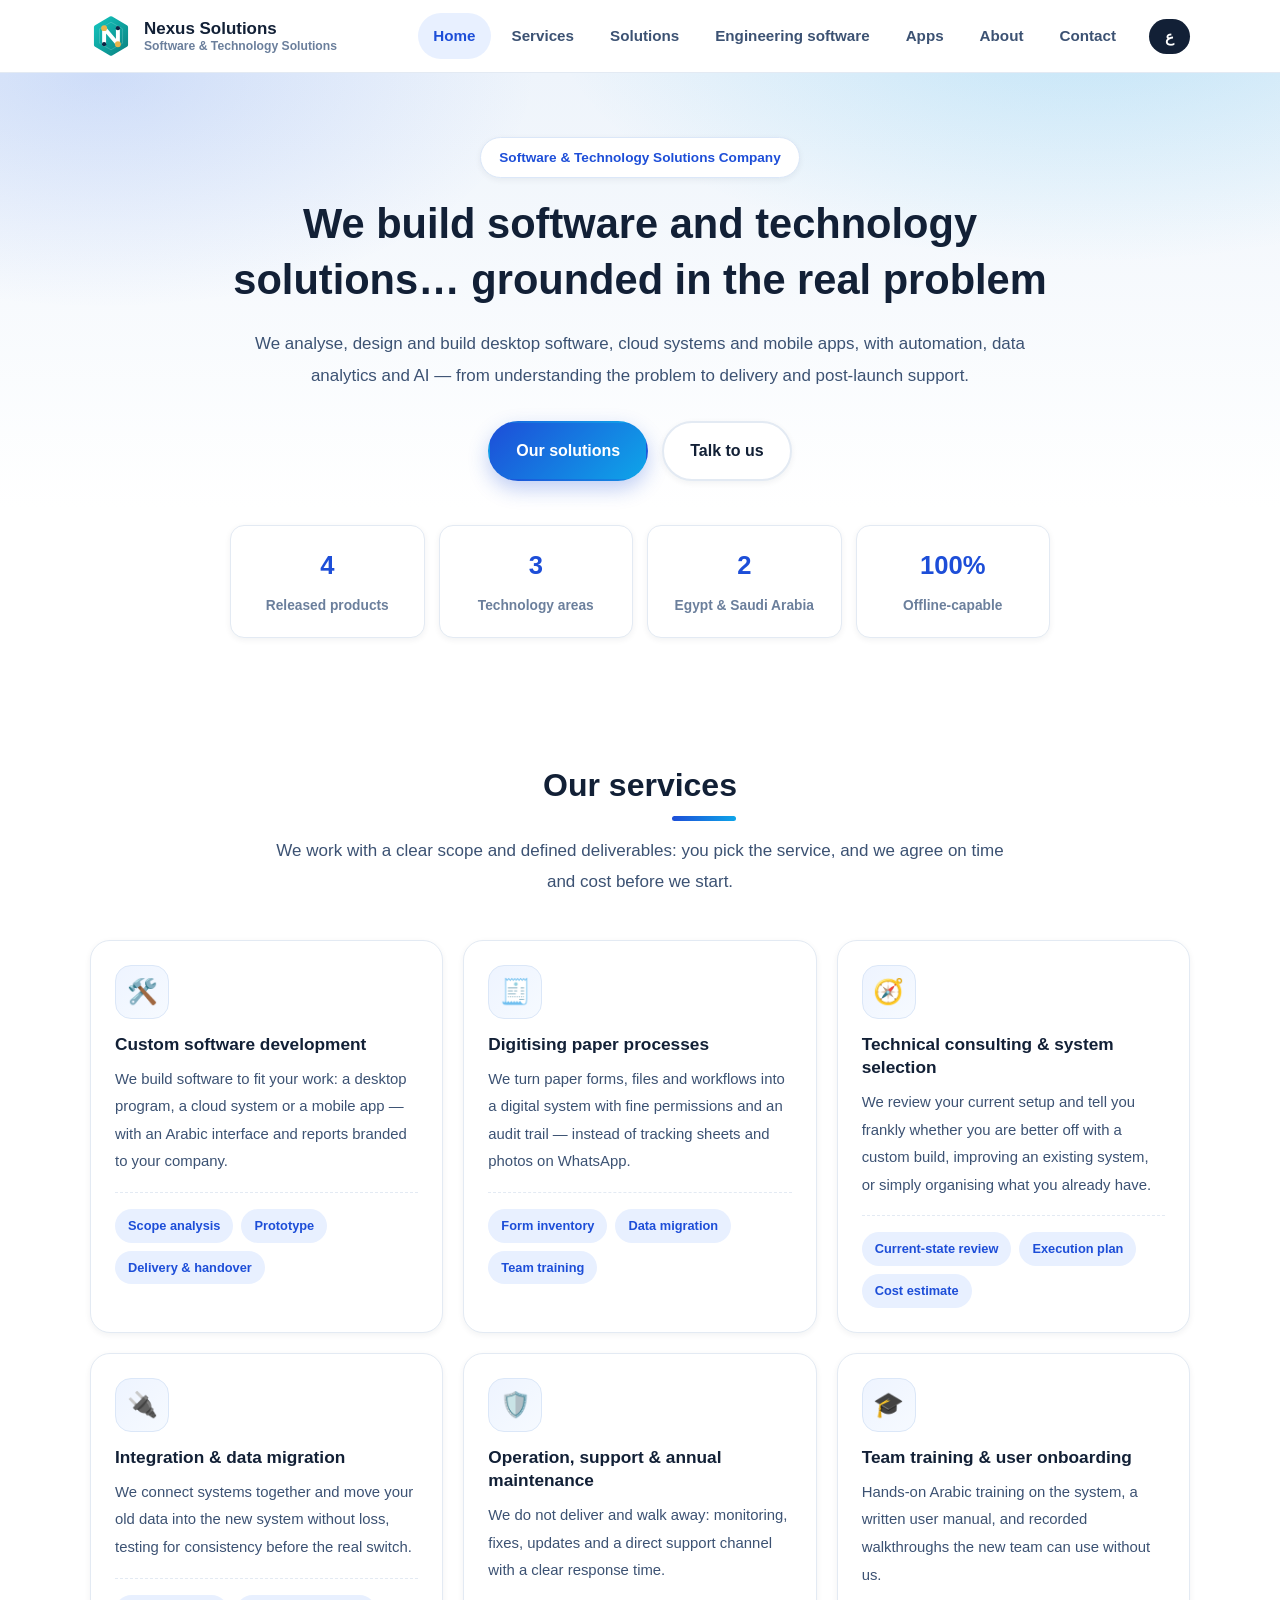
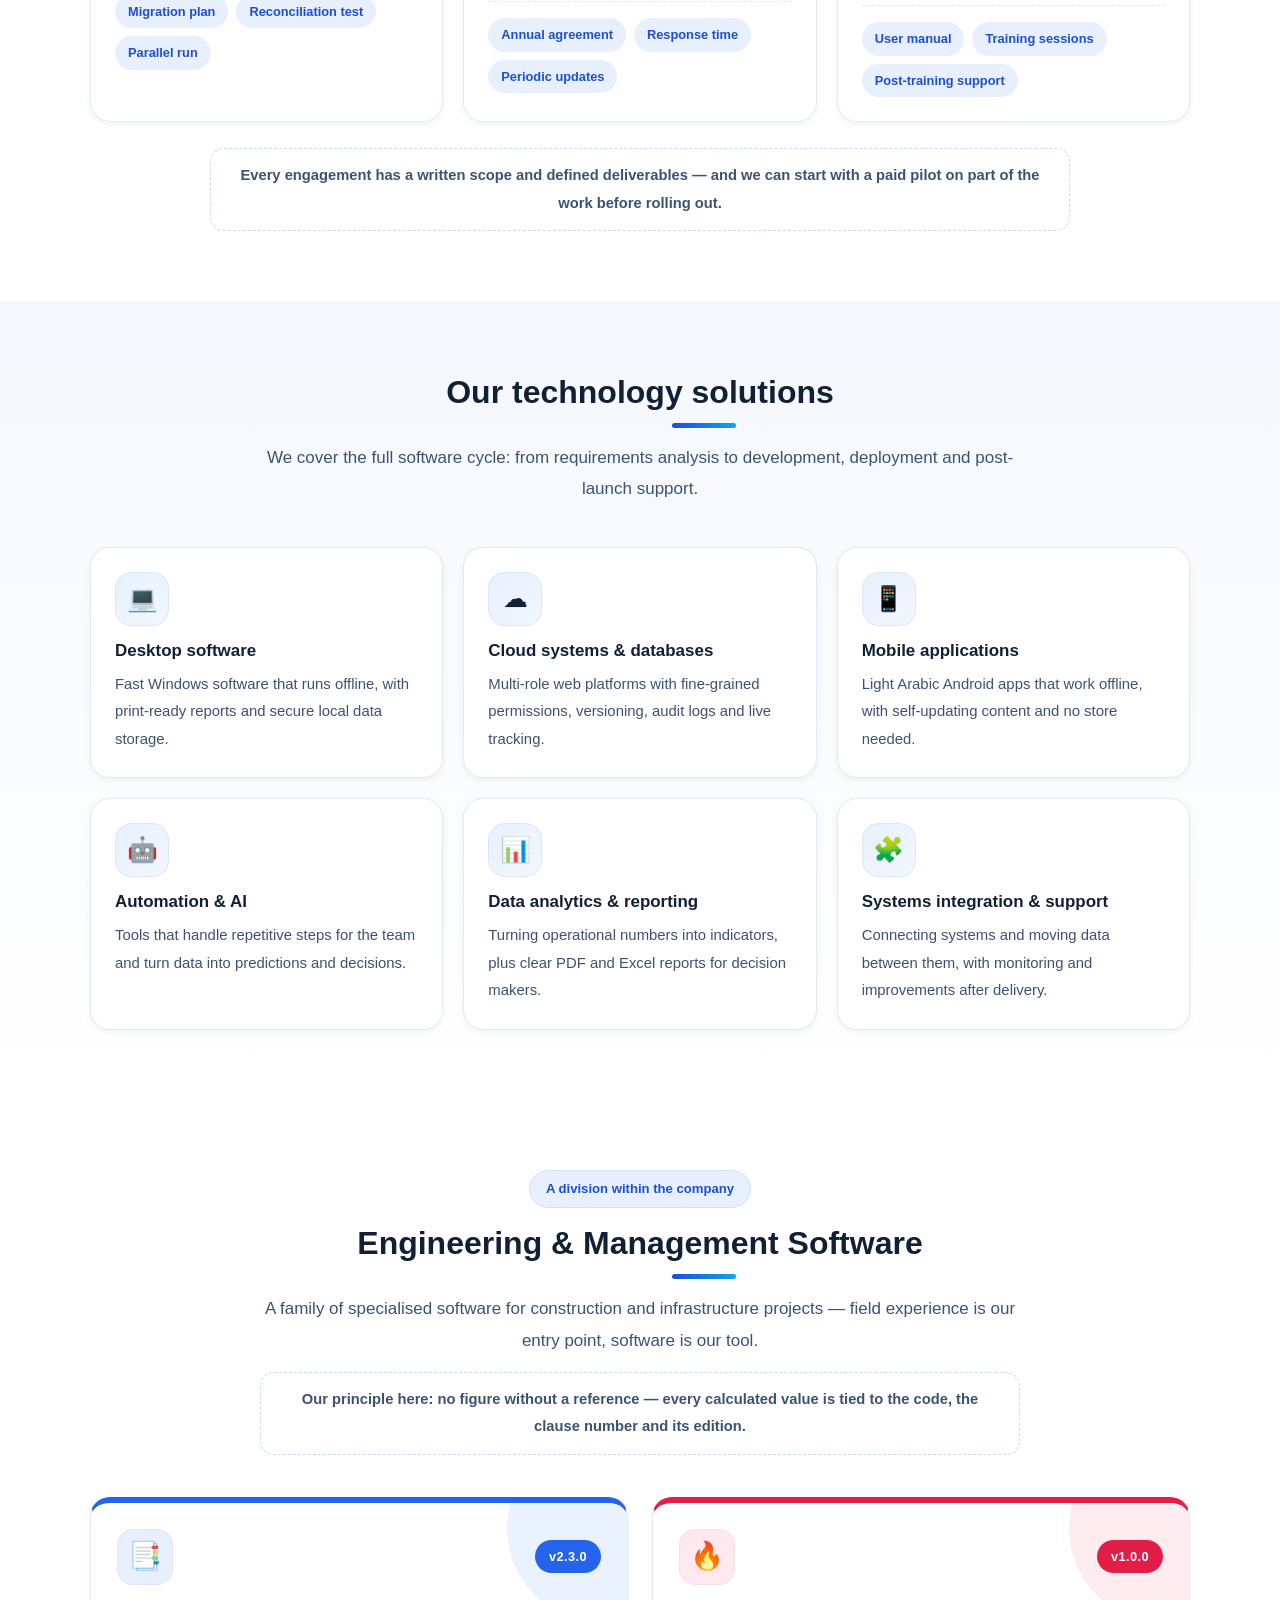
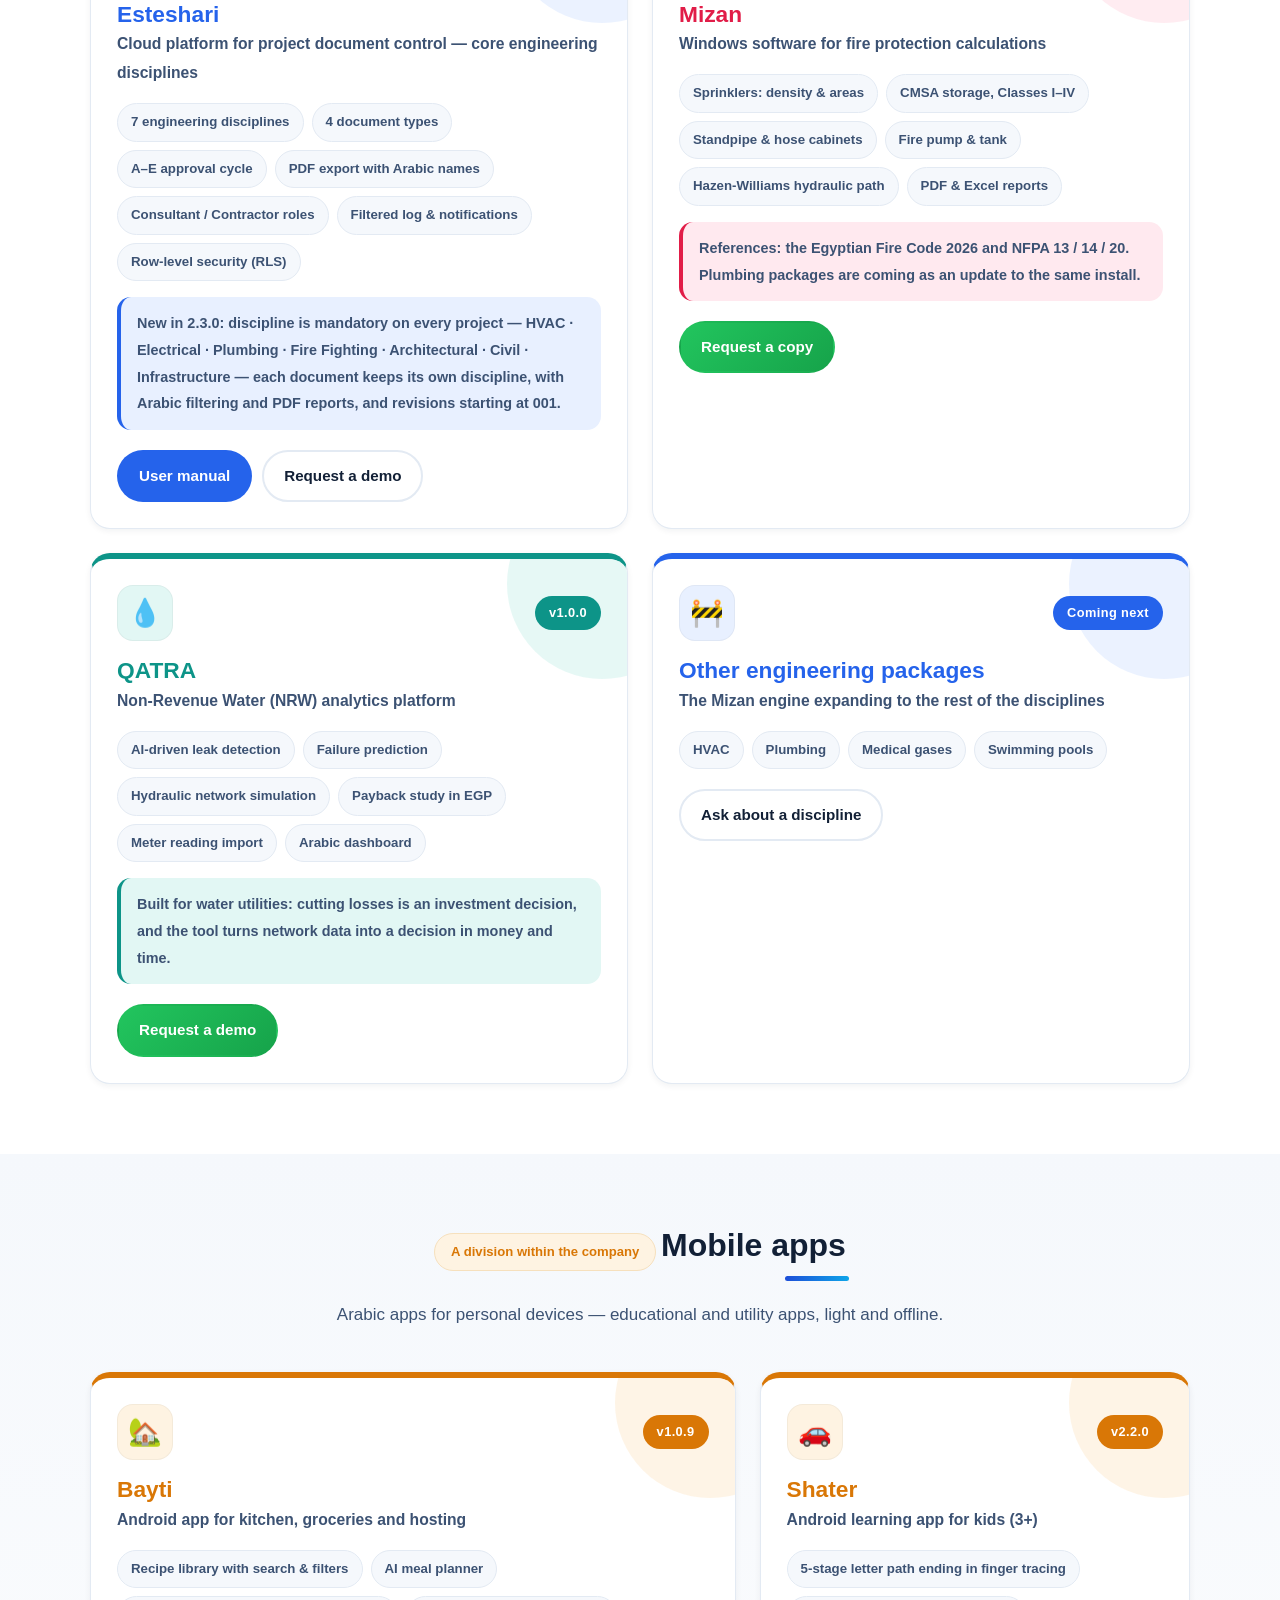
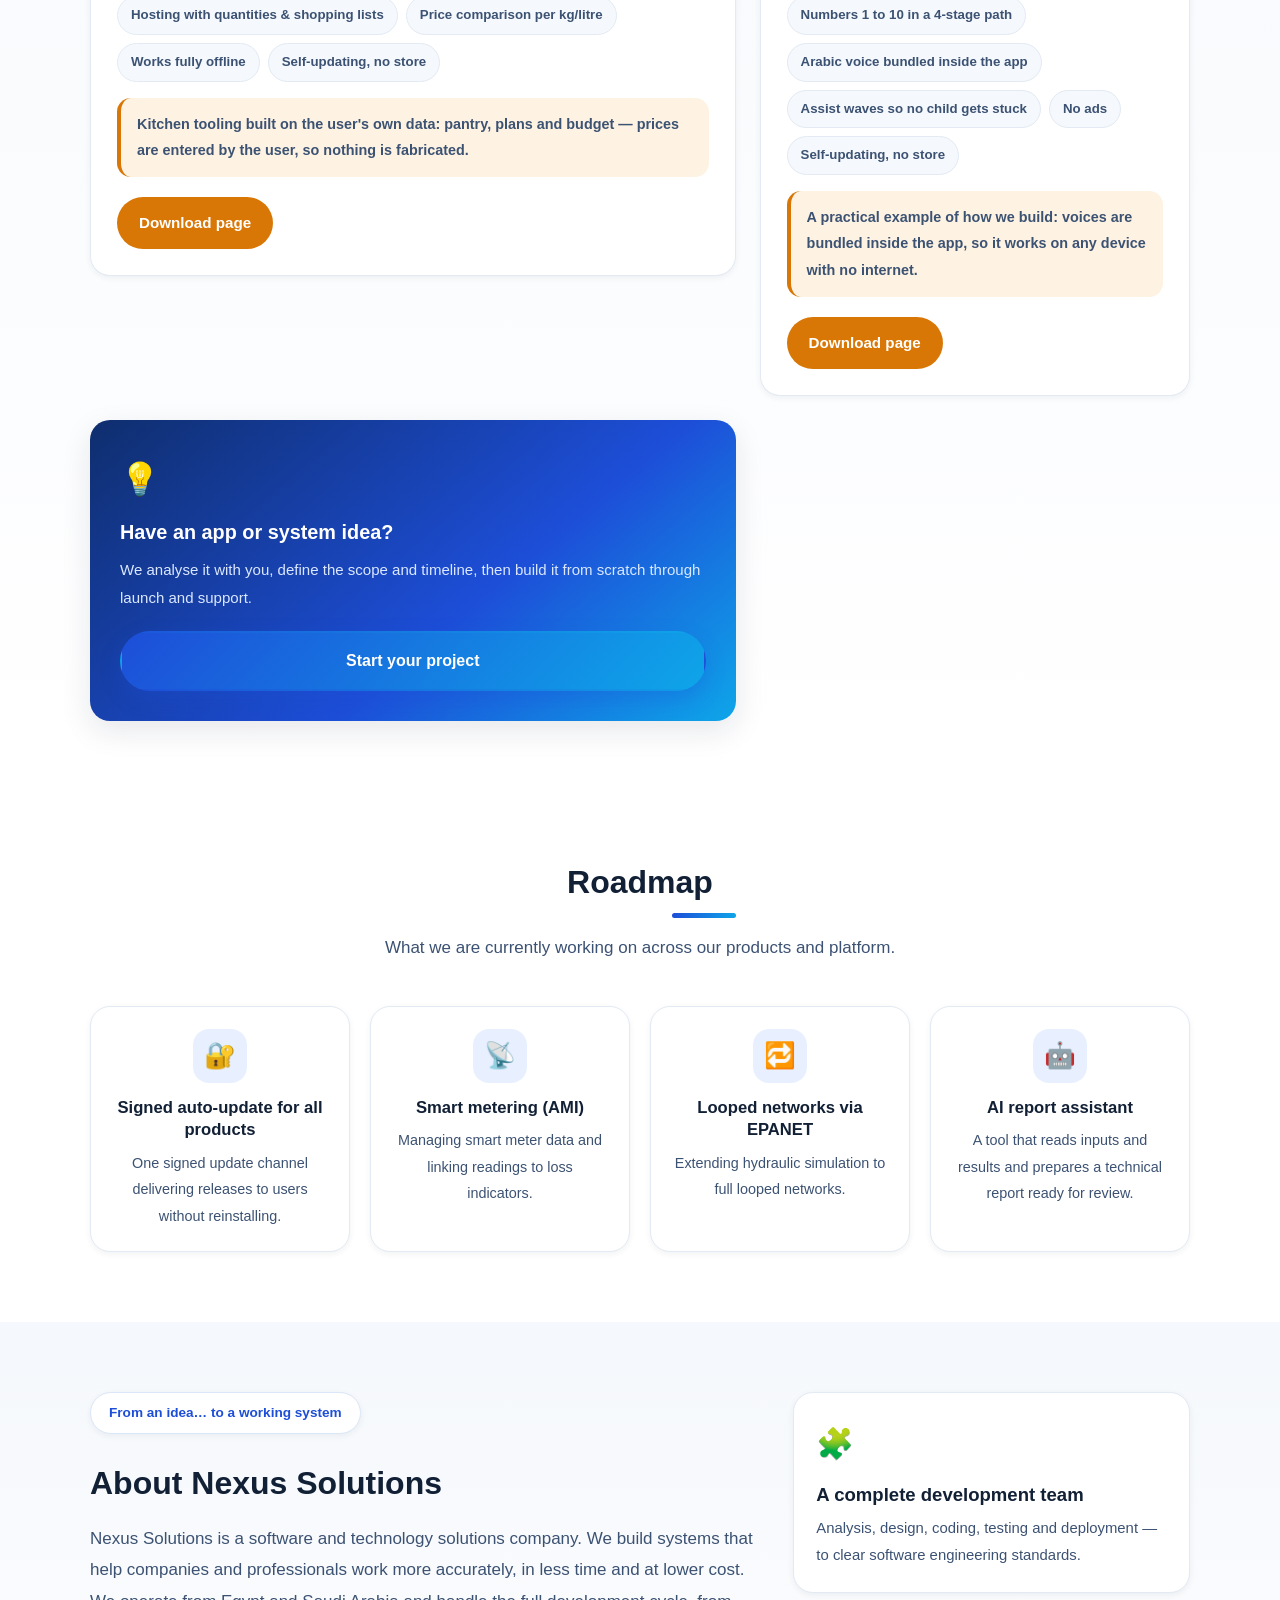
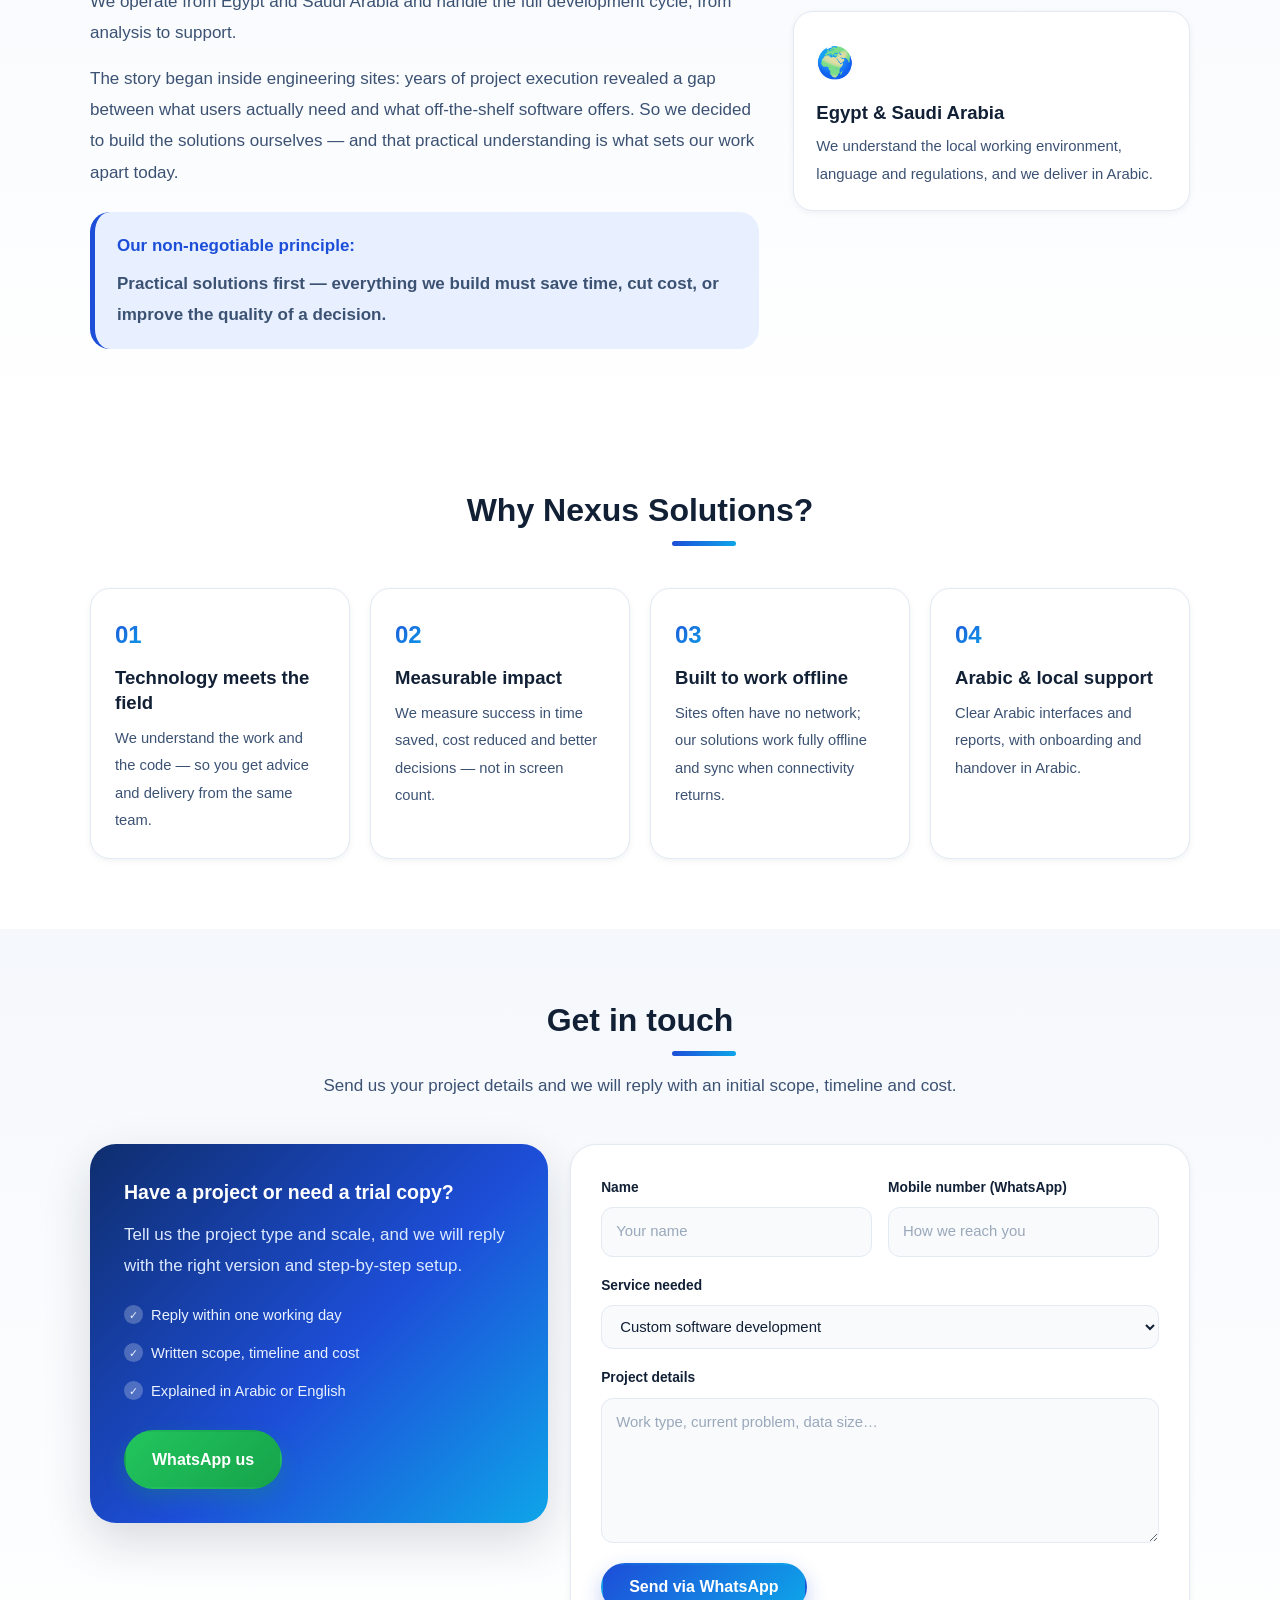
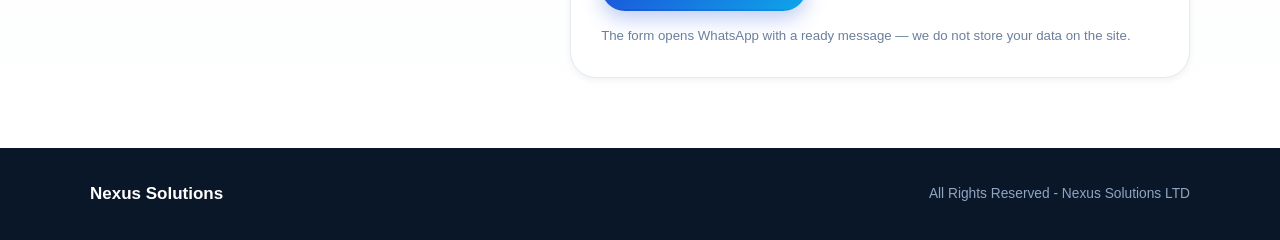
==== commit ee1d0fda: "Esteshari 2.3.0: 7 disciplines (HVAC, Fire Fighting, no Structural) + numeric revisions 001" ====
--- a/index.html
+++ b/index.html
@@ -210,9 +210,9 @@
           <span class="p-badge">v2.3.0</span>
         </div>
         <h3 data-ar="إستشاري" data-en="Esteshari">Esteshari</h3>
-        <p class="p-kind" data-ar="منصة سحابية لإدارة مستندات المشاريع — كل التخصصات الهندسية" data-en="Cloud platform for project document control — all engineering disciplines">Cloud platform for project document control — all engineering disciplines</p>
+        <p class="p-kind" data-ar="منصة سحابية لإدارة مستندات المشاريع — التخصصات الهندسية الأساسية" data-en="Cloud platform for project document control — core engineering disciplines">Cloud platform for project document control — core engineering disciplines</p>
         <ul class="p-tags">
-          <li data-ar="8 تخصصات هندسية" data-en="8 engineering disciplines">8 engineering disciplines</li>
+          <li data-ar="7 تخصصات هندسية" data-en="7 engineering disciplines">7 engineering disciplines</li>
           <li data-ar="أنواع مستندات 4" data-en="4 document types">4 document types</li>
           <li data-ar="دورة اعتماد A–E" data-en="A–E approval cycle">A–E approval cycle</li>
           <li data-ar="تصدير PDF بالأسماء العربية" data-en="PDF export with Arabic names">PDF export with Arabic names</li>
@@ -220,7 +220,7 @@
           <li data-ar="سجل بفلاتر وإشعارات" data-en="Filtered log &amp; notifications">Filtered log &amp; notifications</li>
           <li data-ar="أمان صفوف البيانات RLS" data-en="Row-level security (RLS)">Row-level security (RLS)</li>
         </ul>
-        <p class="p-note" data-ar="الجديد في 2.3.0: التخصص حقل إجباري على كل مشروع — ميكانيكا · كهرباء · سباكة · حماية حريق · إنشائي · معماري · مدني · بنية تحتية — وكل مستند يحتفظ بتخصصه، مع فلترة وتقارير PDF بالأسماء العربية." data-en="New in 2.3.0: discipline is mandatory on every project — Mechanical · Electrical · Plumbing · Fire Protection · Structural · Architectural · Civil · Infrastructure — each document keeps its own discipline, with Arabic filtering and PDF reports.">New in 2.3.0: discipline is mandatory on every project — Mechanical · Electrical · Plumbing · Fire Protection · Structural · Architectural · Civil · Infrastructure — each document keeps its own discipline, with Arabic filtering and PDF reports.</p>
+        <p class="p-note" data-ar="الجديد في 2.3.0: التخصص حقل إجباري على كل مشروع — HVAC · Electrical · Plumbing · Fire Fighting · Architectural · Civil · Infrastructure — وكل مستند يحتفظ بتخصصه، مع فلترة وتقارير PDF بالأسماء العربية، والترقيم يبدأ من 001." data-en="New in 2.3.0: discipline is mandatory on every project — HVAC · Electrical · Plumbing · Fire Fighting · Architectural · Civil · Infrastructure — each document keeps its own discipline, with Arabic filtering and PDF reports, and revisions starting at 001.">New in 2.3.0: discipline is mandatory on every project — HVAC · Electrical · Plumbing · Fire Fighting · Architectural · Civil · Infrastructure — each document keeps its own discipline, with Arabic filtering and PDF reports, and revisions starting at 001.</p>
         <div class="p-actions">
           <a class="btn small" href="docs/Esteshari-User-Manual.pdf" target="_blank" rel="noopener" data-ar="دليل الاستخدام" data-en="User manual">User manual</a>
           <a class="btn small ghost wa-link" href="#" data-ar="اطلب عرضًا" data-en="Request a demo">Request a demo</a>
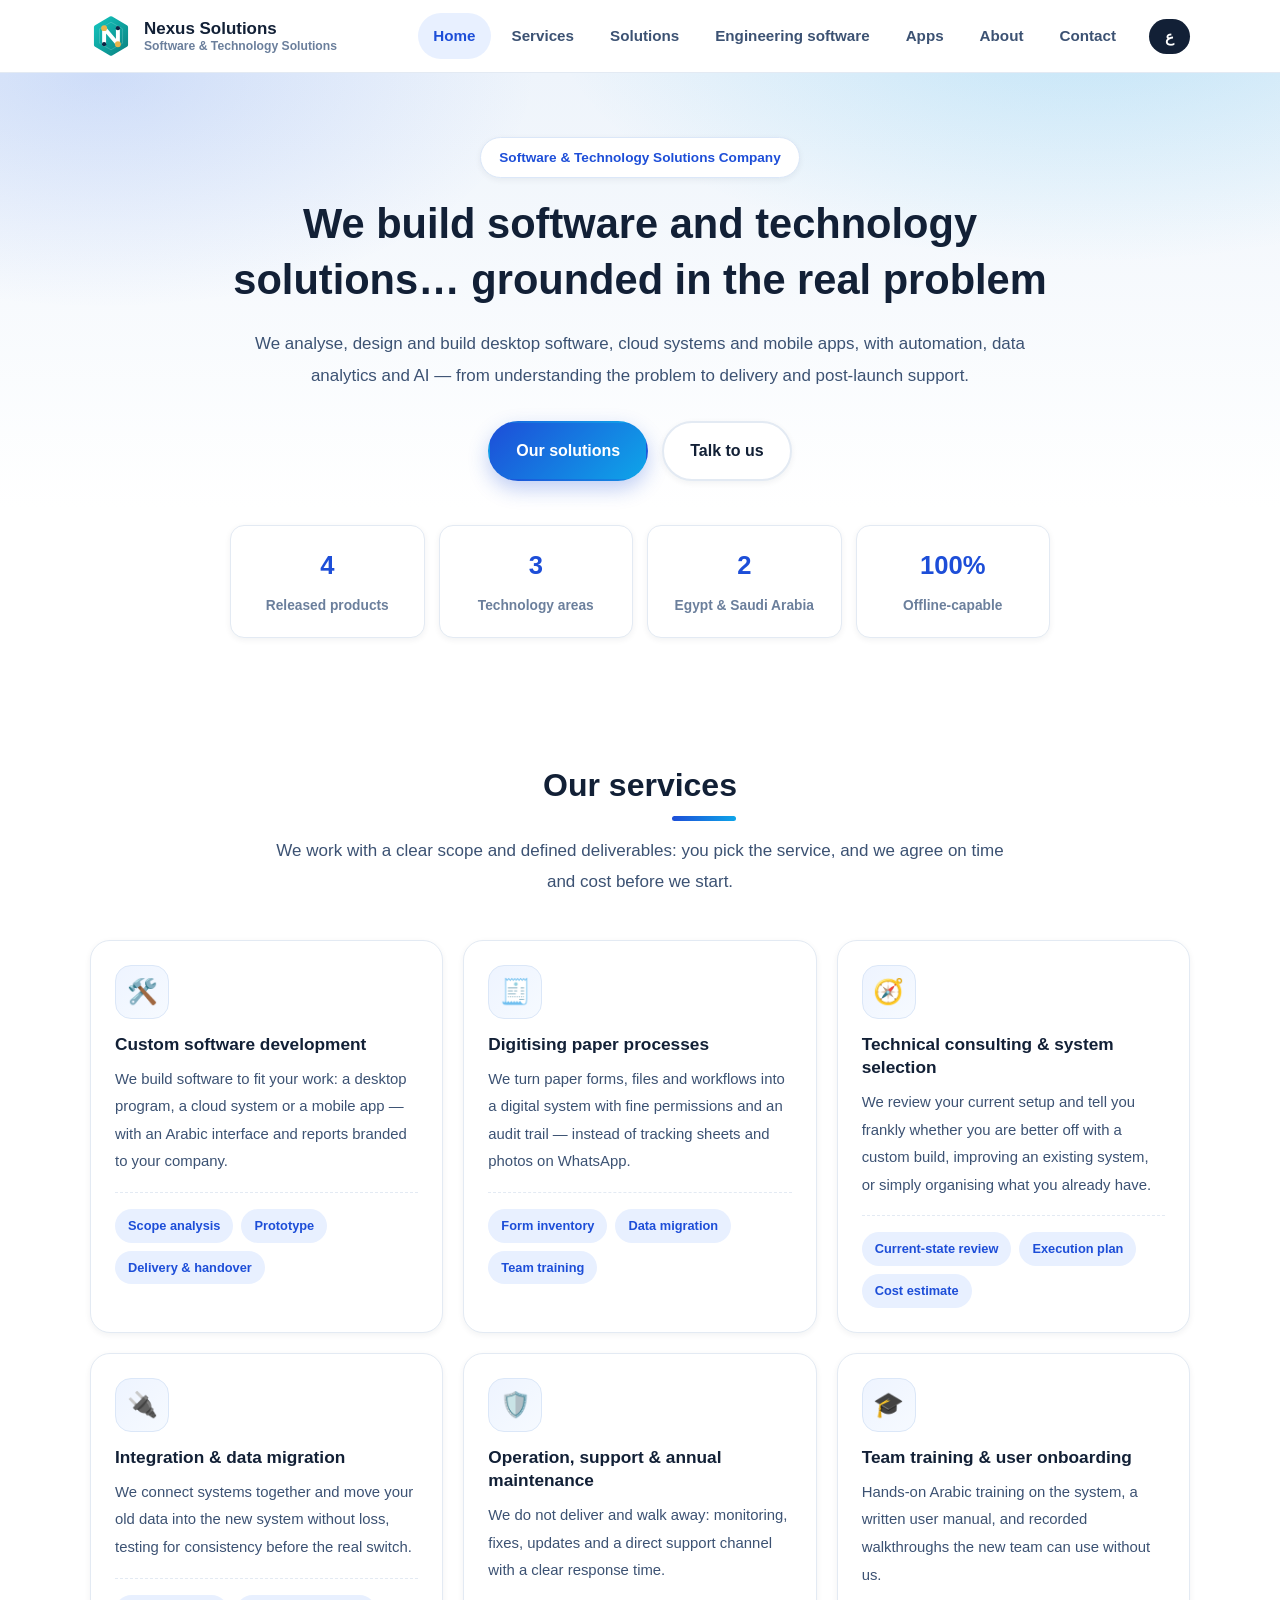
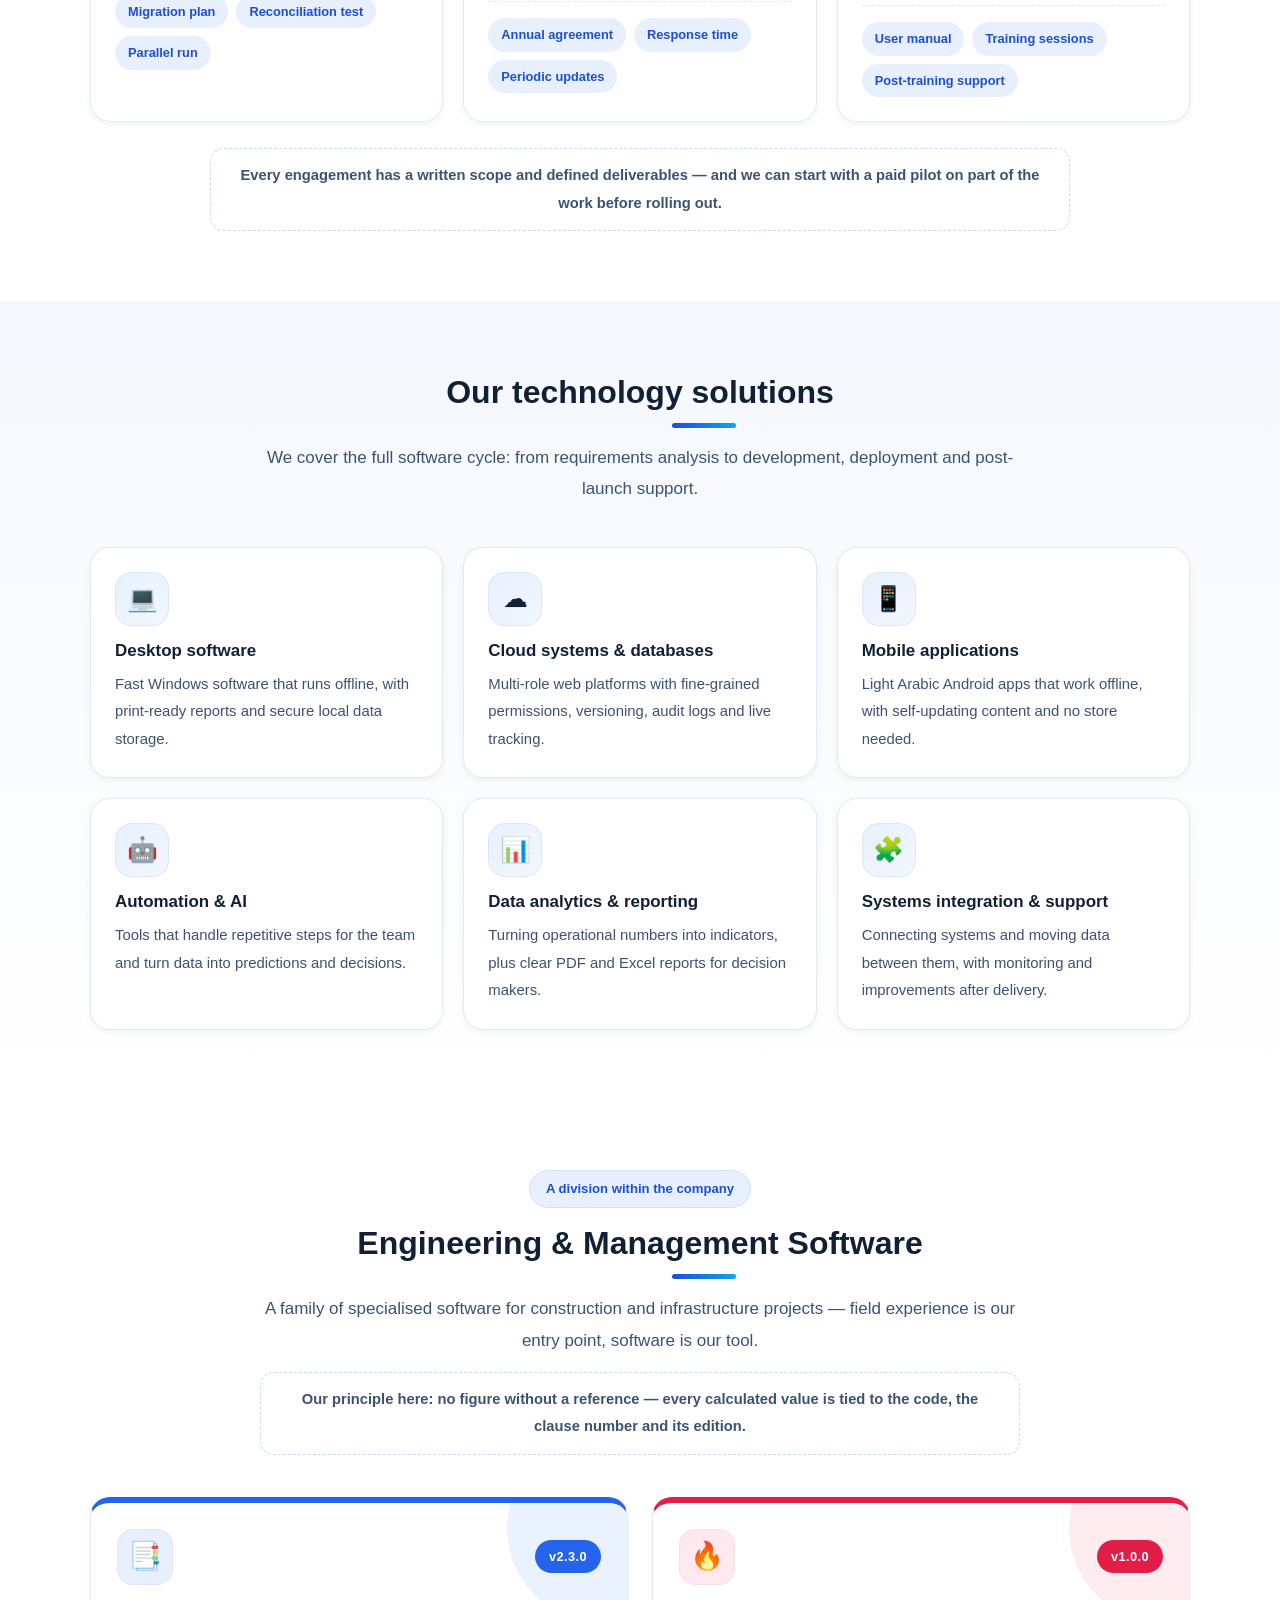
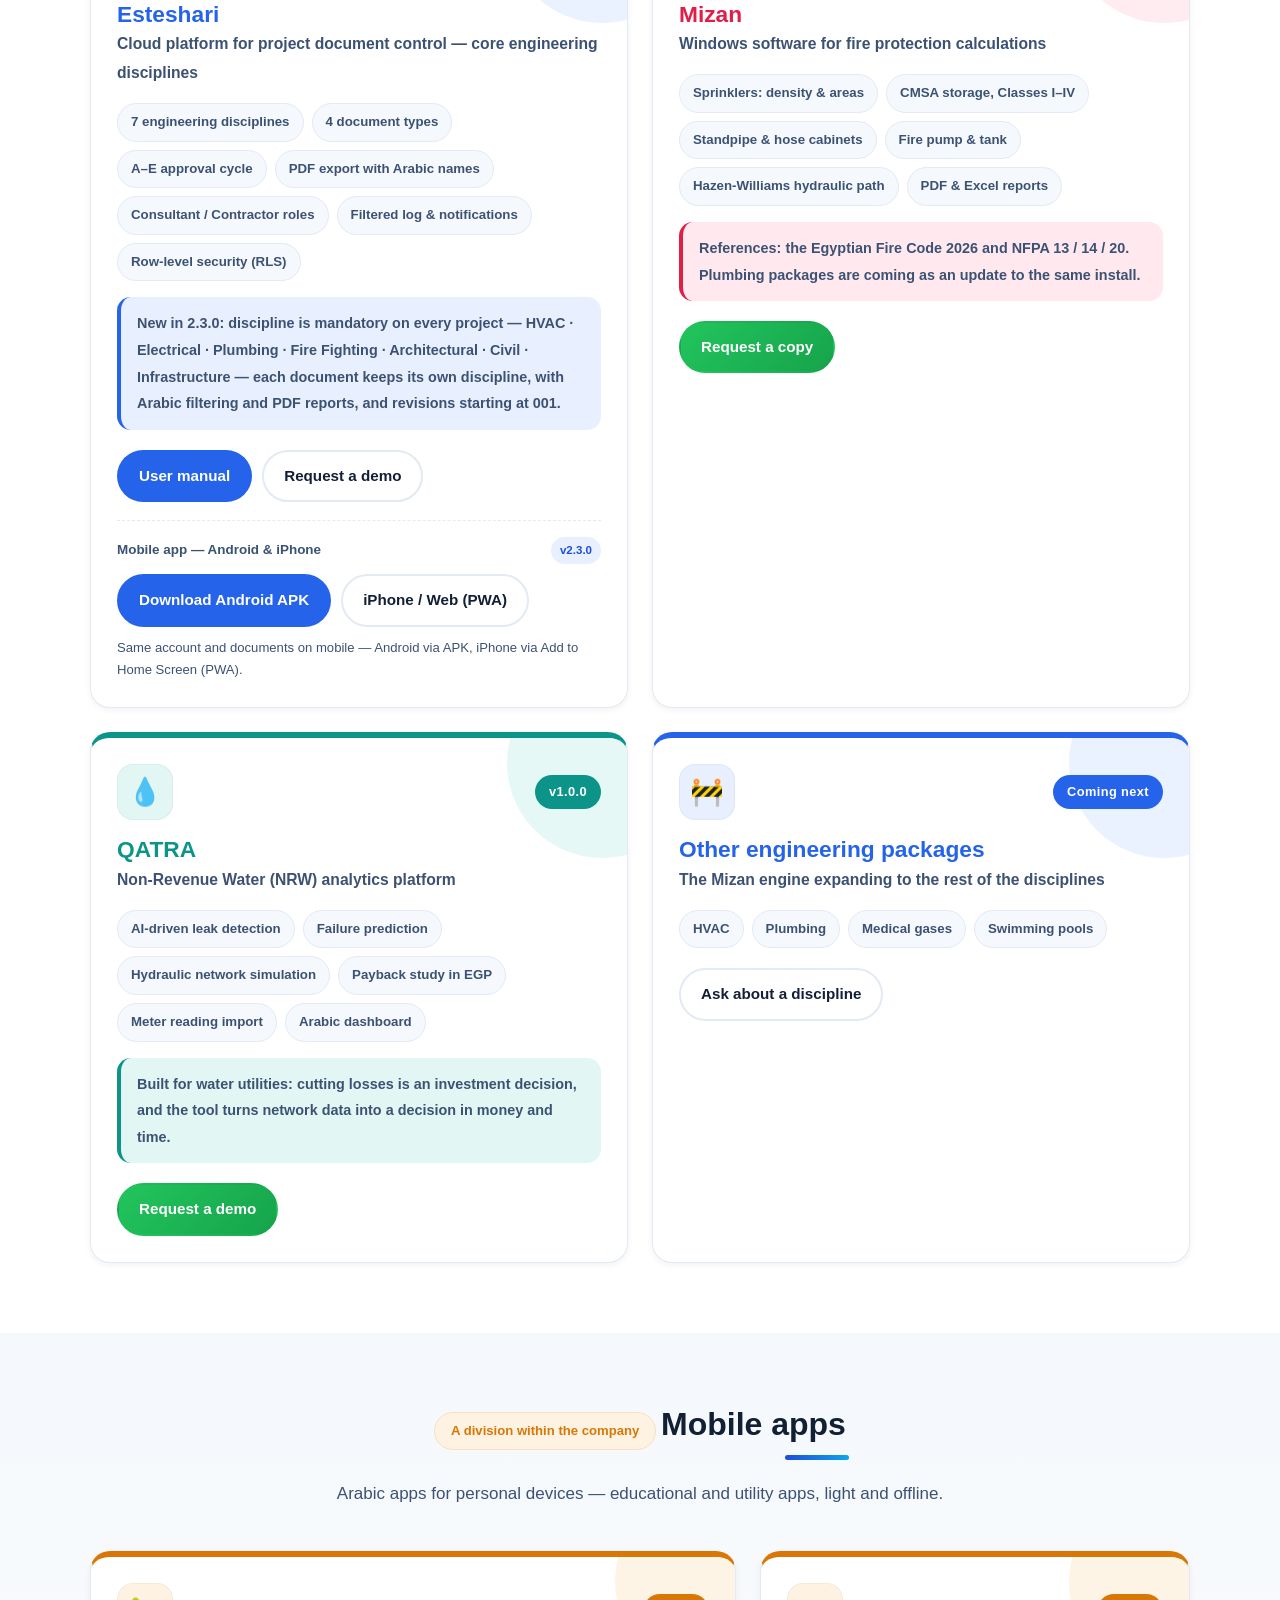
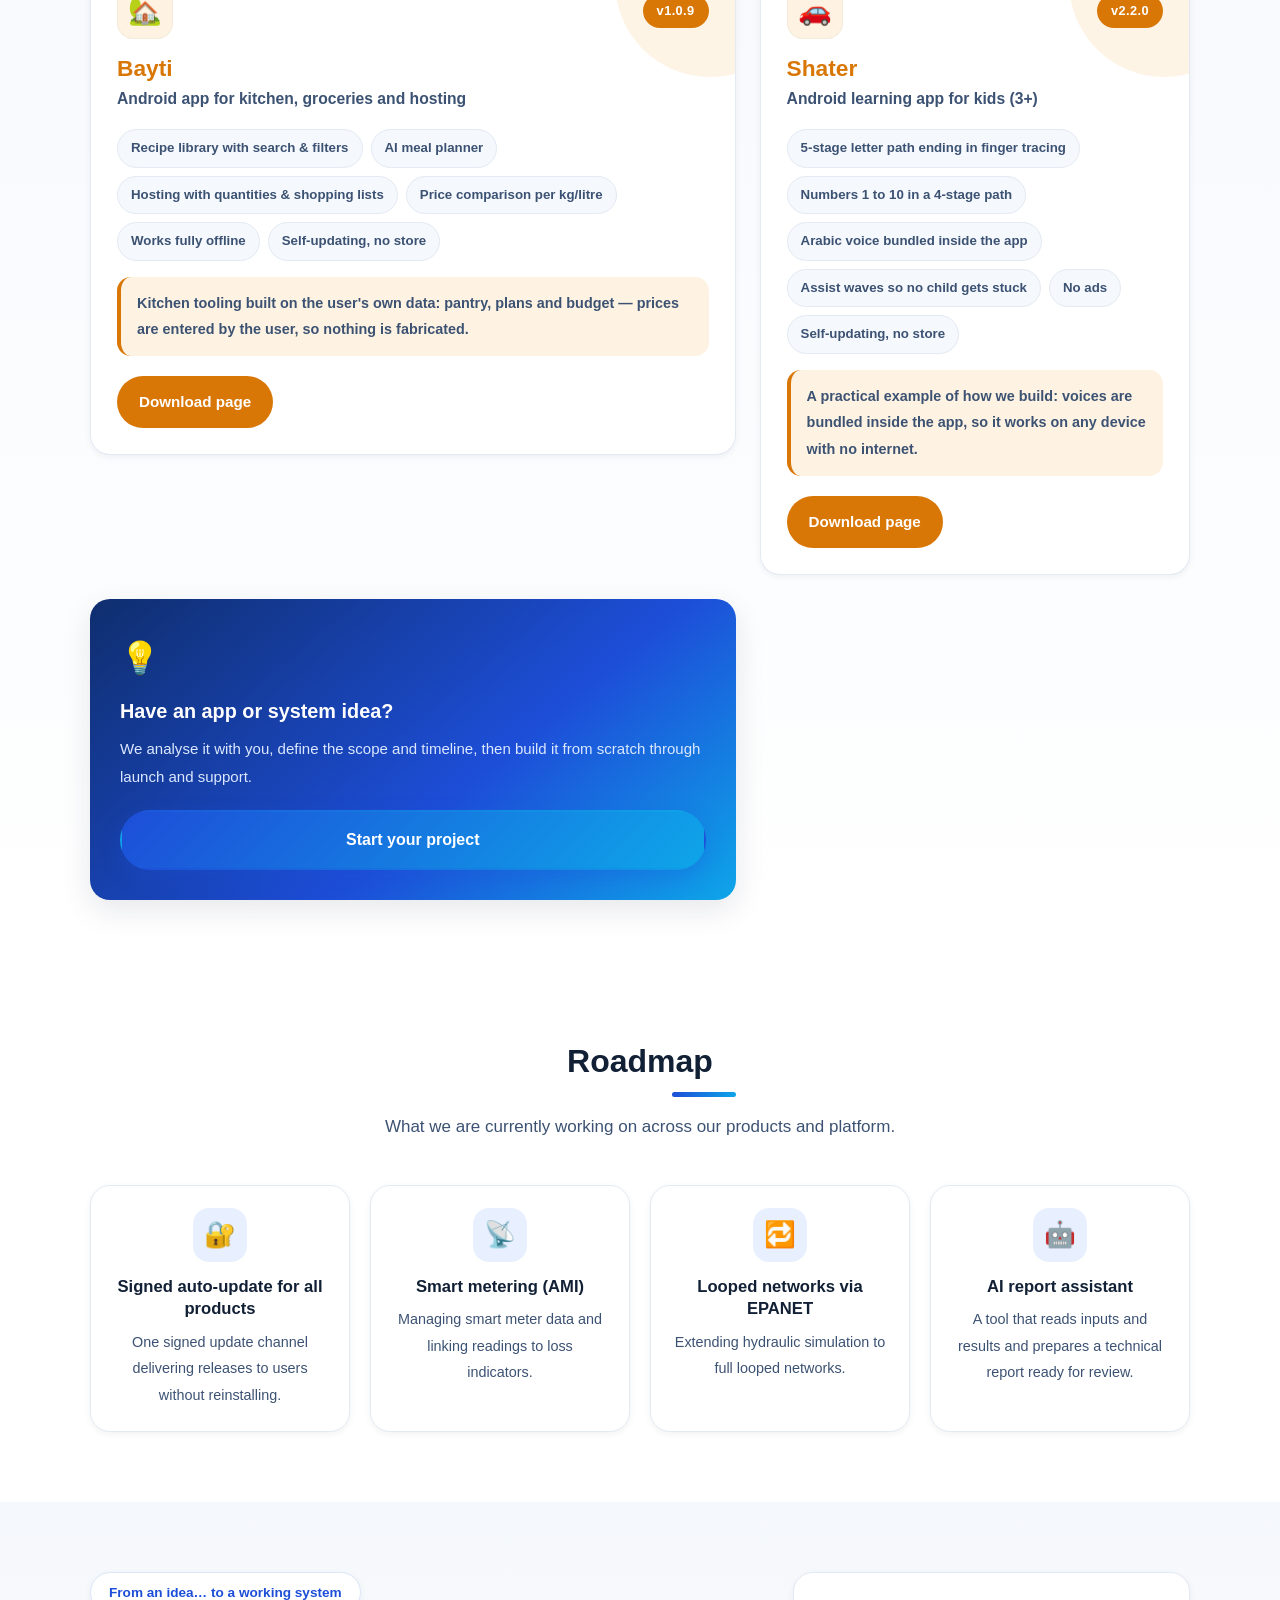
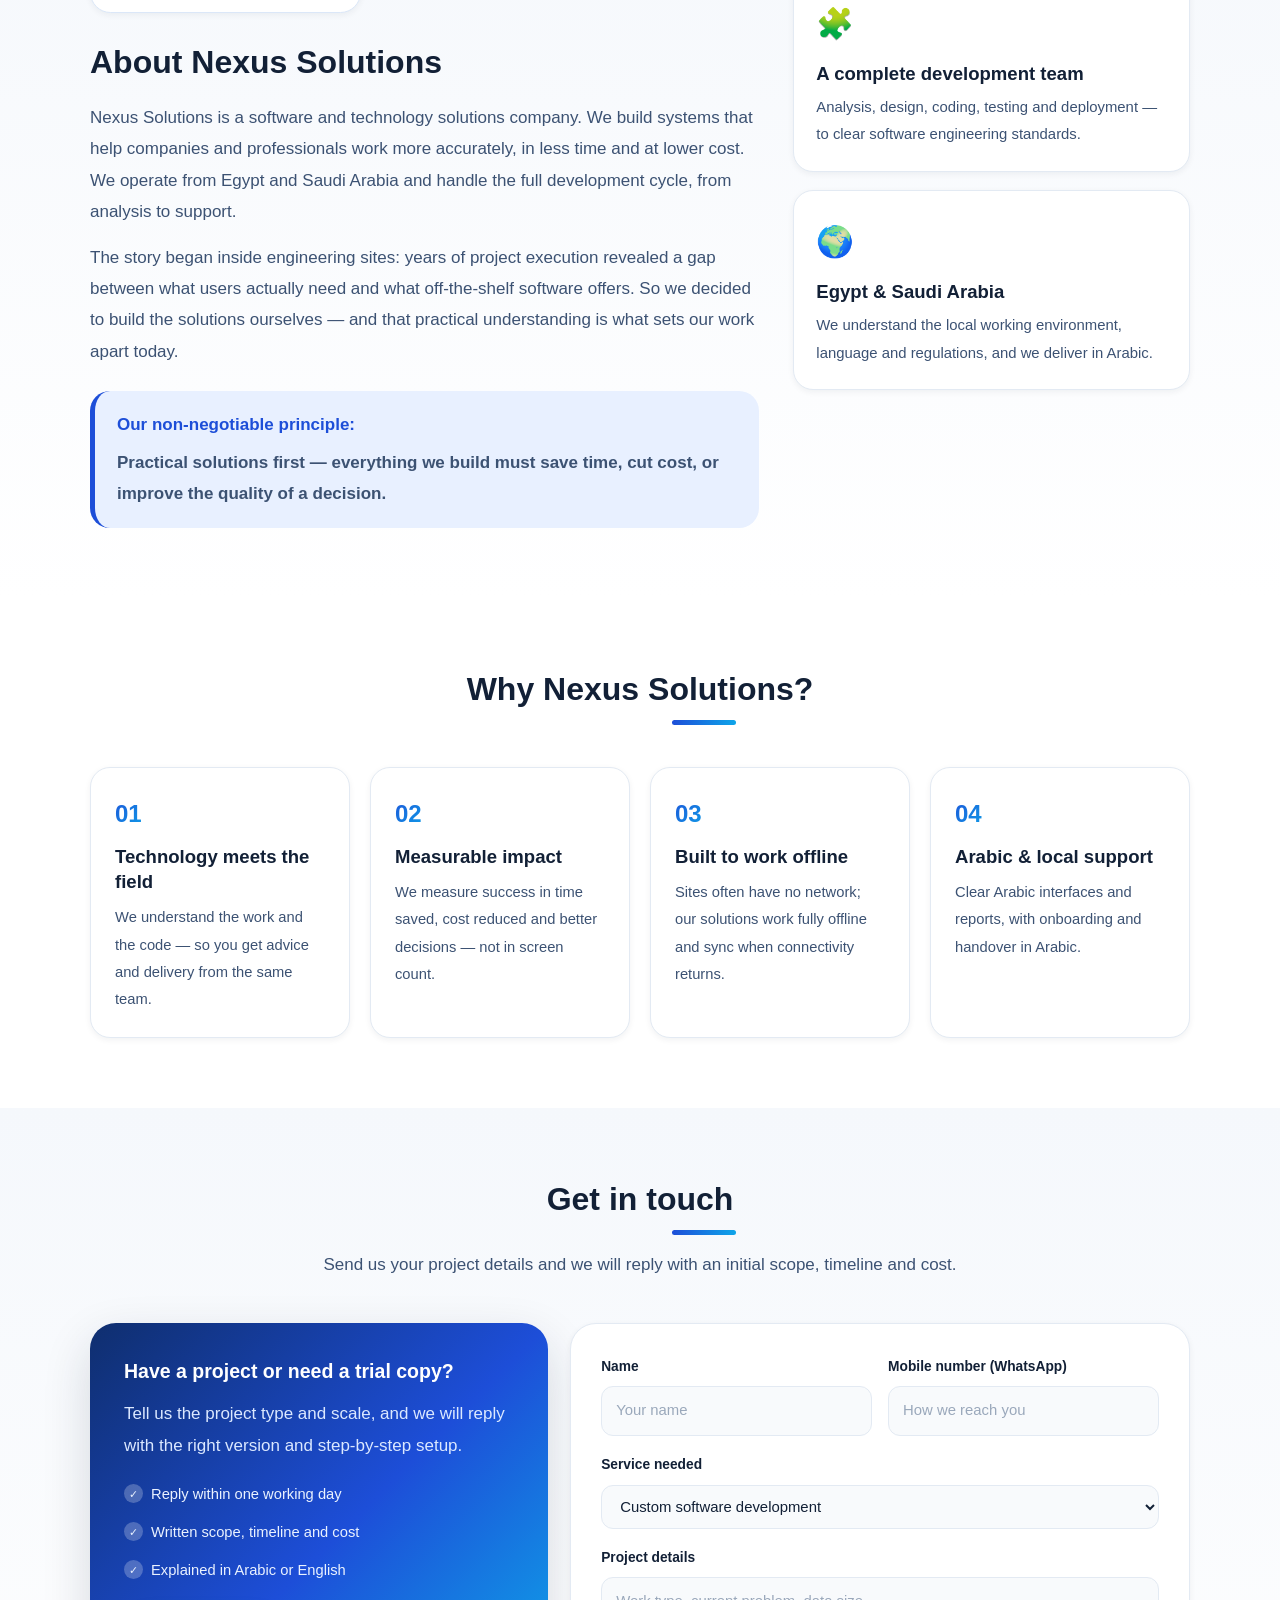
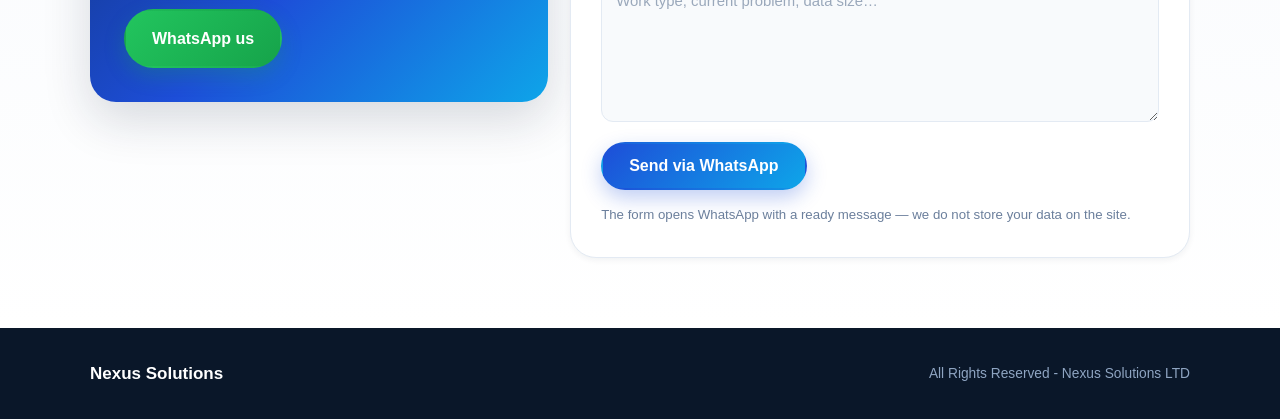
==== commit 3bd2c0aa: "Esteshari mobile 2.3.0: Android APK + iPhone PWA, update manifest, card links Adds the bilingual mob" ====
--- a/index.html
+++ b/index.html
@@ -224,6 +224,17 @@
         <div class="p-actions">
           <a class="btn small" href="docs/Esteshari-User-Manual.pdf" target="_blank" rel="noopener" data-ar="دليل الاستخدام" data-en="User manual">User manual</a>
           <a class="btn small ghost wa-link" href="#" data-ar="اطلب عرضًا" data-en="Request a demo">Request a demo</a>
+        </div>
+        <div class="p-mobile">
+          <div class="p-mobile-head">
+            <span class="p-mobile-label" data-ar="نسخة الموبايل — أندرويد وآيفون" data-en="Mobile app — Android &amp; iPhone">Mobile app — Android &amp; iPhone</span>
+            <span class="p-mobile-ver">v2.3.0</span>
+          </div>
+          <div class="p-actions">
+            <a class="btn small" href="esteshari/Esteshari-2.3.0.apk" download data-ar="تحميل APK أندرويد" data-en="Download Android APK">Download Android APK</a>
+            <a class="btn small alt" href="esteshari/app/" target="_blank" rel="noopener" data-ar="آيفون / المتصفح (PWA)" data-en="iPhone / Web (PWA)">iPhone / Web (PWA)</a>
+          </div>
+          <p class="p-mobile-note" data-ar="نفس حسابك ومستنداتك على الموبايل — الأندرويد بتطبيق APK، والآيفون بإضافة نسخة الويب إلى الشاشة الرئيسية." data-en="Same account and documents on mobile — Android via APK, iPhone via Add to Home Screen (PWA).">Same account and documents on mobile — Android via APK, iPhone via Add to Home Screen (PWA).</p>
         </div>
       </article>
 
--- a/css/style.css
+++ b/css/style.css
@@ -196,6 +196,13 @@
 .p-actions{display:flex;gap:10px;flex-wrap:wrap;margin-top:20px}
 .product-card .btn.small{box-shadow:none}
 .product-card .btn.small:not(.wa-link){background:var(--accent);color:#fff}
+.p-mobile{margin-top:18px;padding-top:16px;border-top:1px dashed var(--line)}
+.p-mobile-head{display:flex;align-items:center;justify-content:space-between;gap:10px;flex-wrap:wrap}
+.p-mobile-label{font-size:.84rem;font-weight:800;color:var(--ink-soft)}
+.p-mobile-ver{font-size:.72rem;font-weight:800;color:var(--brand);background:var(--accent-soft);border-radius:999px;padding:3px 9px}
+.p-mobile .p-actions{margin-top:10px}
+.p-mobile-note{margin-top:10px;font-size:.82rem;line-height:1.7;color:var(--ink-soft)}
+.product-card .btn.small.alt{background:#fff;color:var(--ink);border-color:var(--line)}
 
 /* ---------- حلولنا التقنية ---------- */
 .sol-grid{display:grid;grid-template-columns:repeat(3,1fr);gap:20px}
